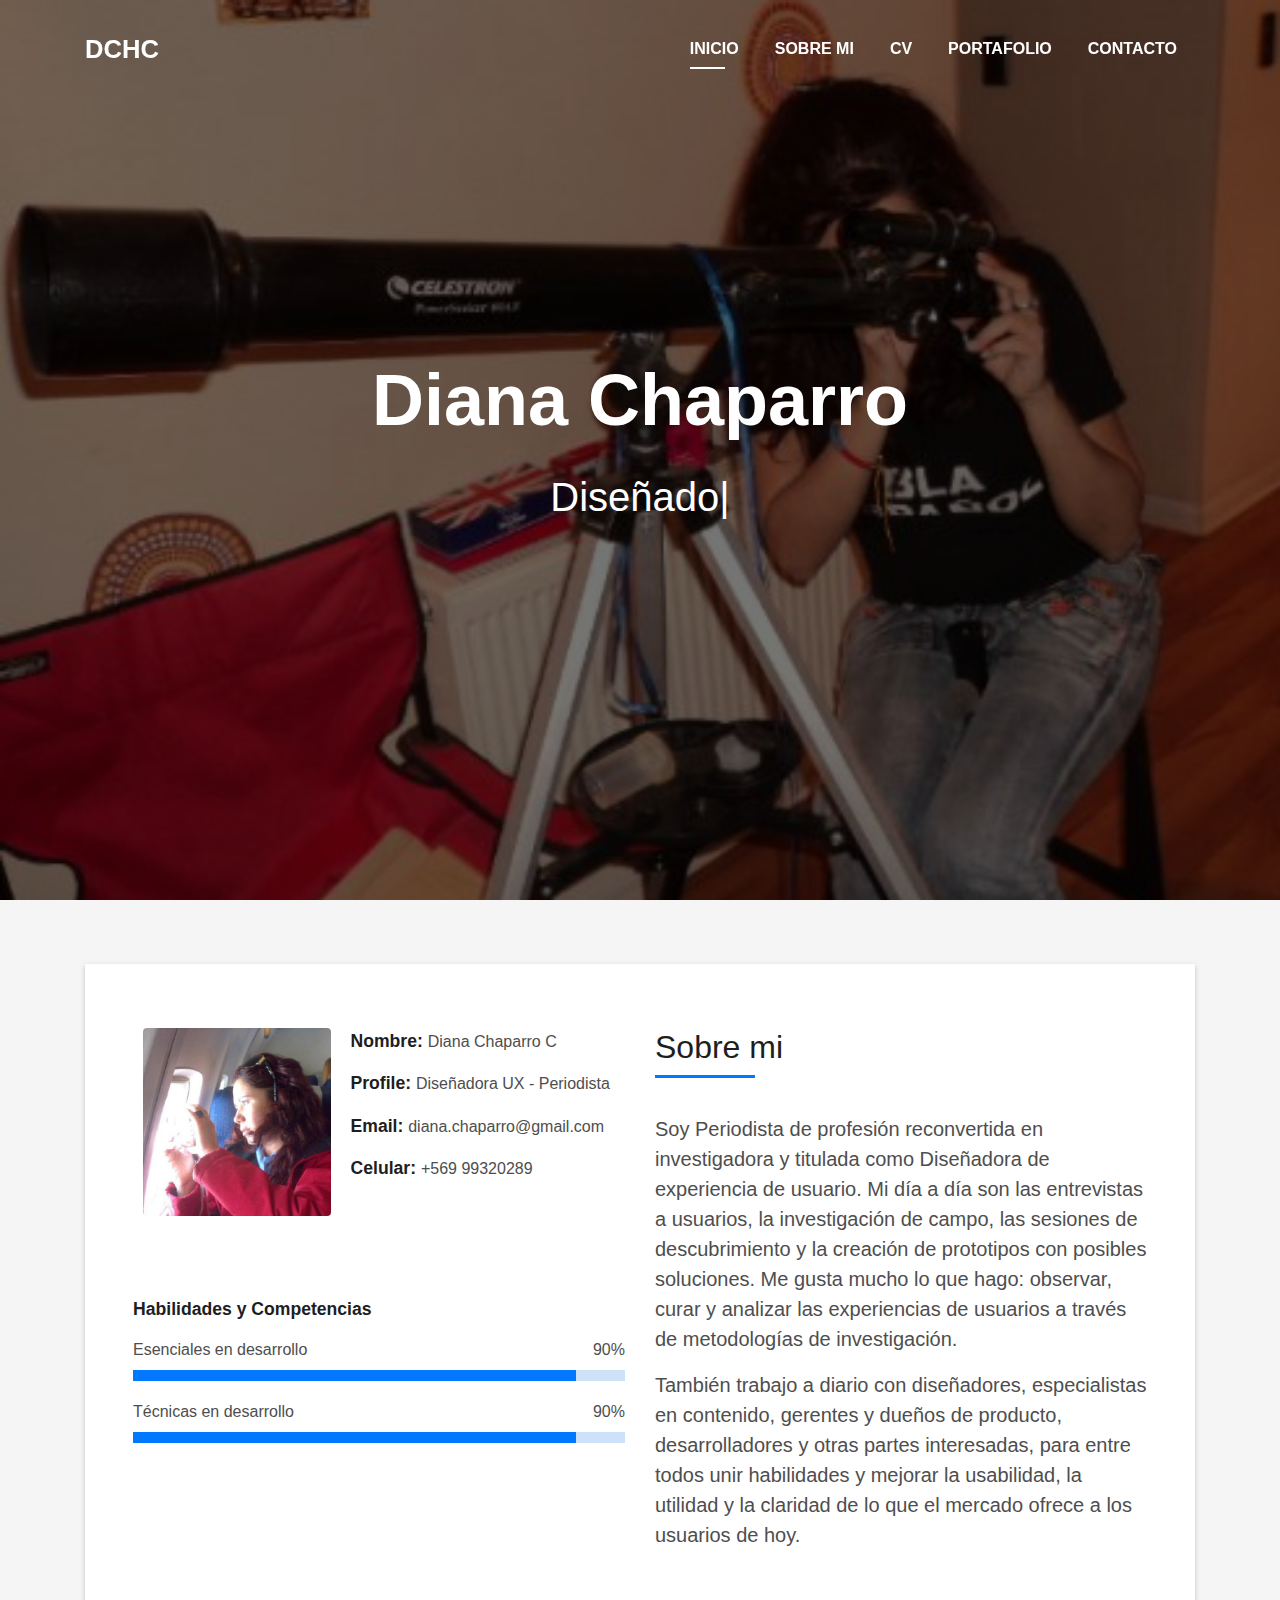
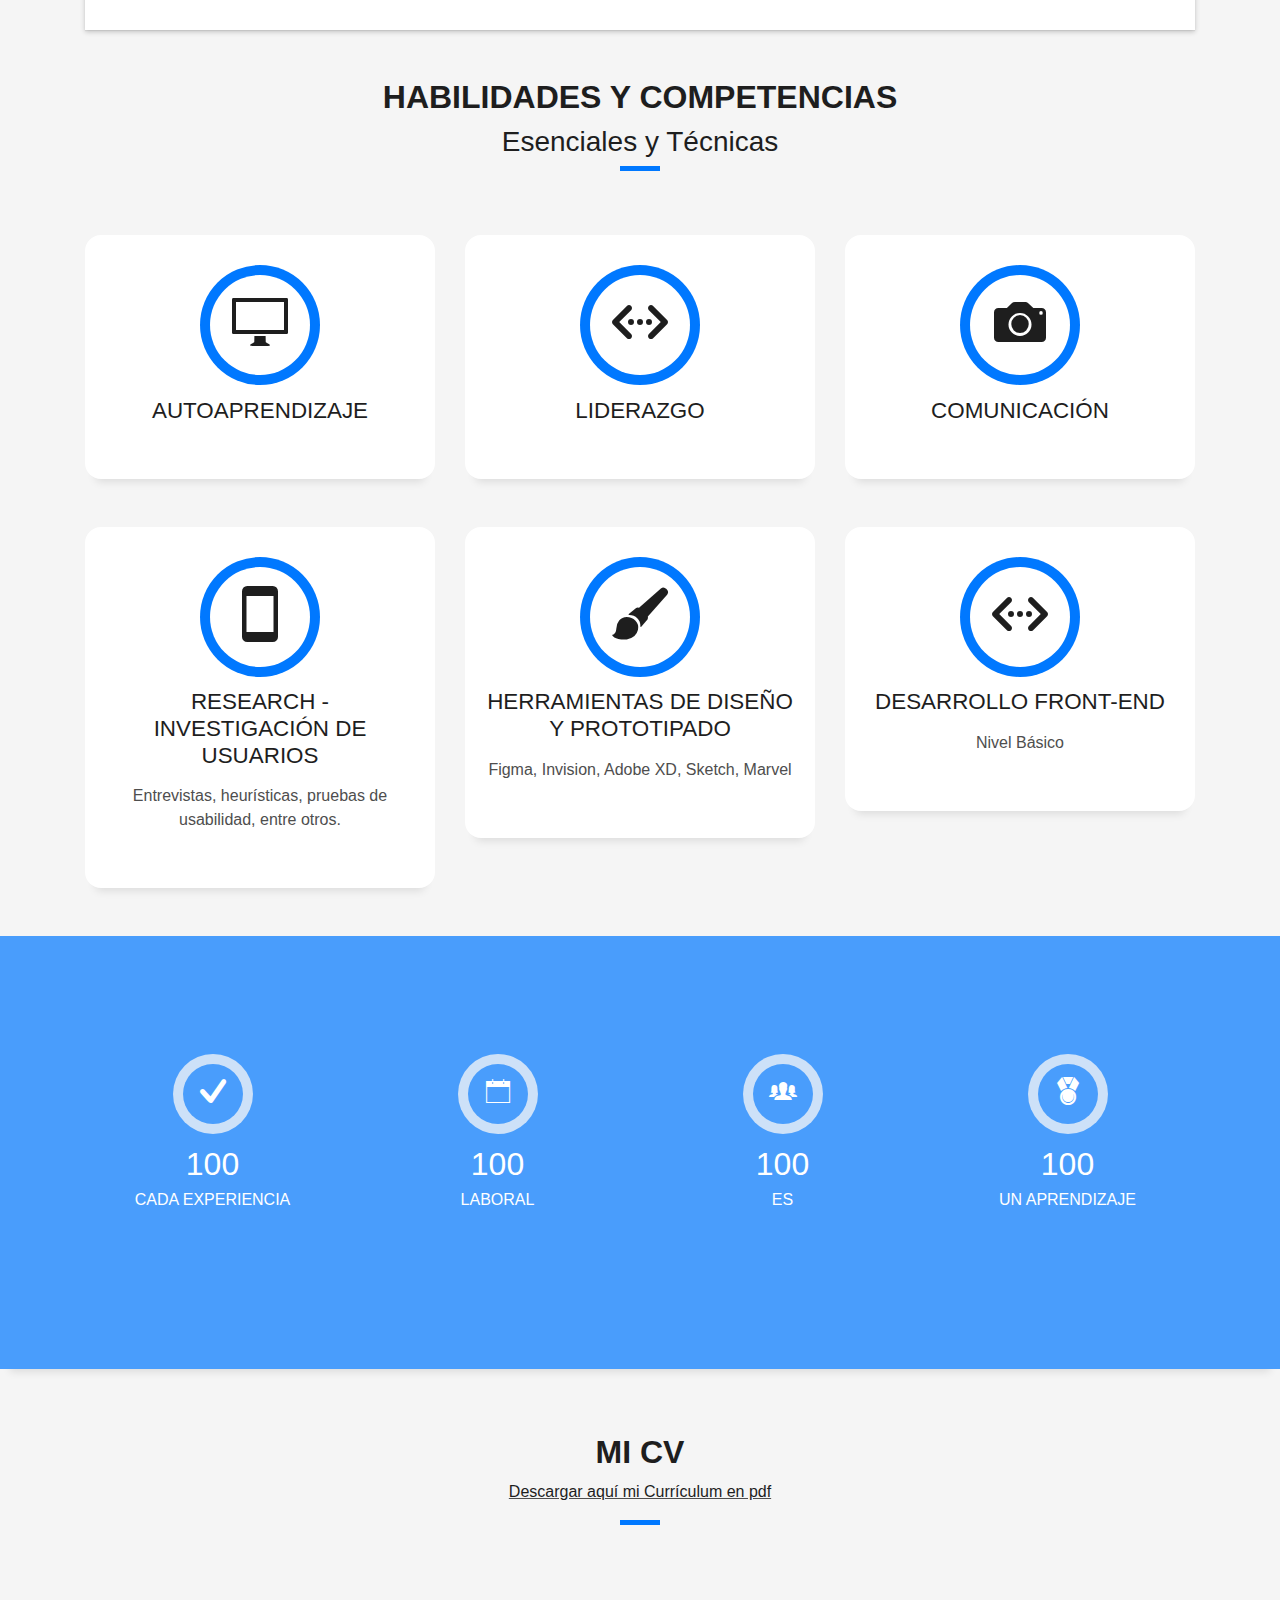
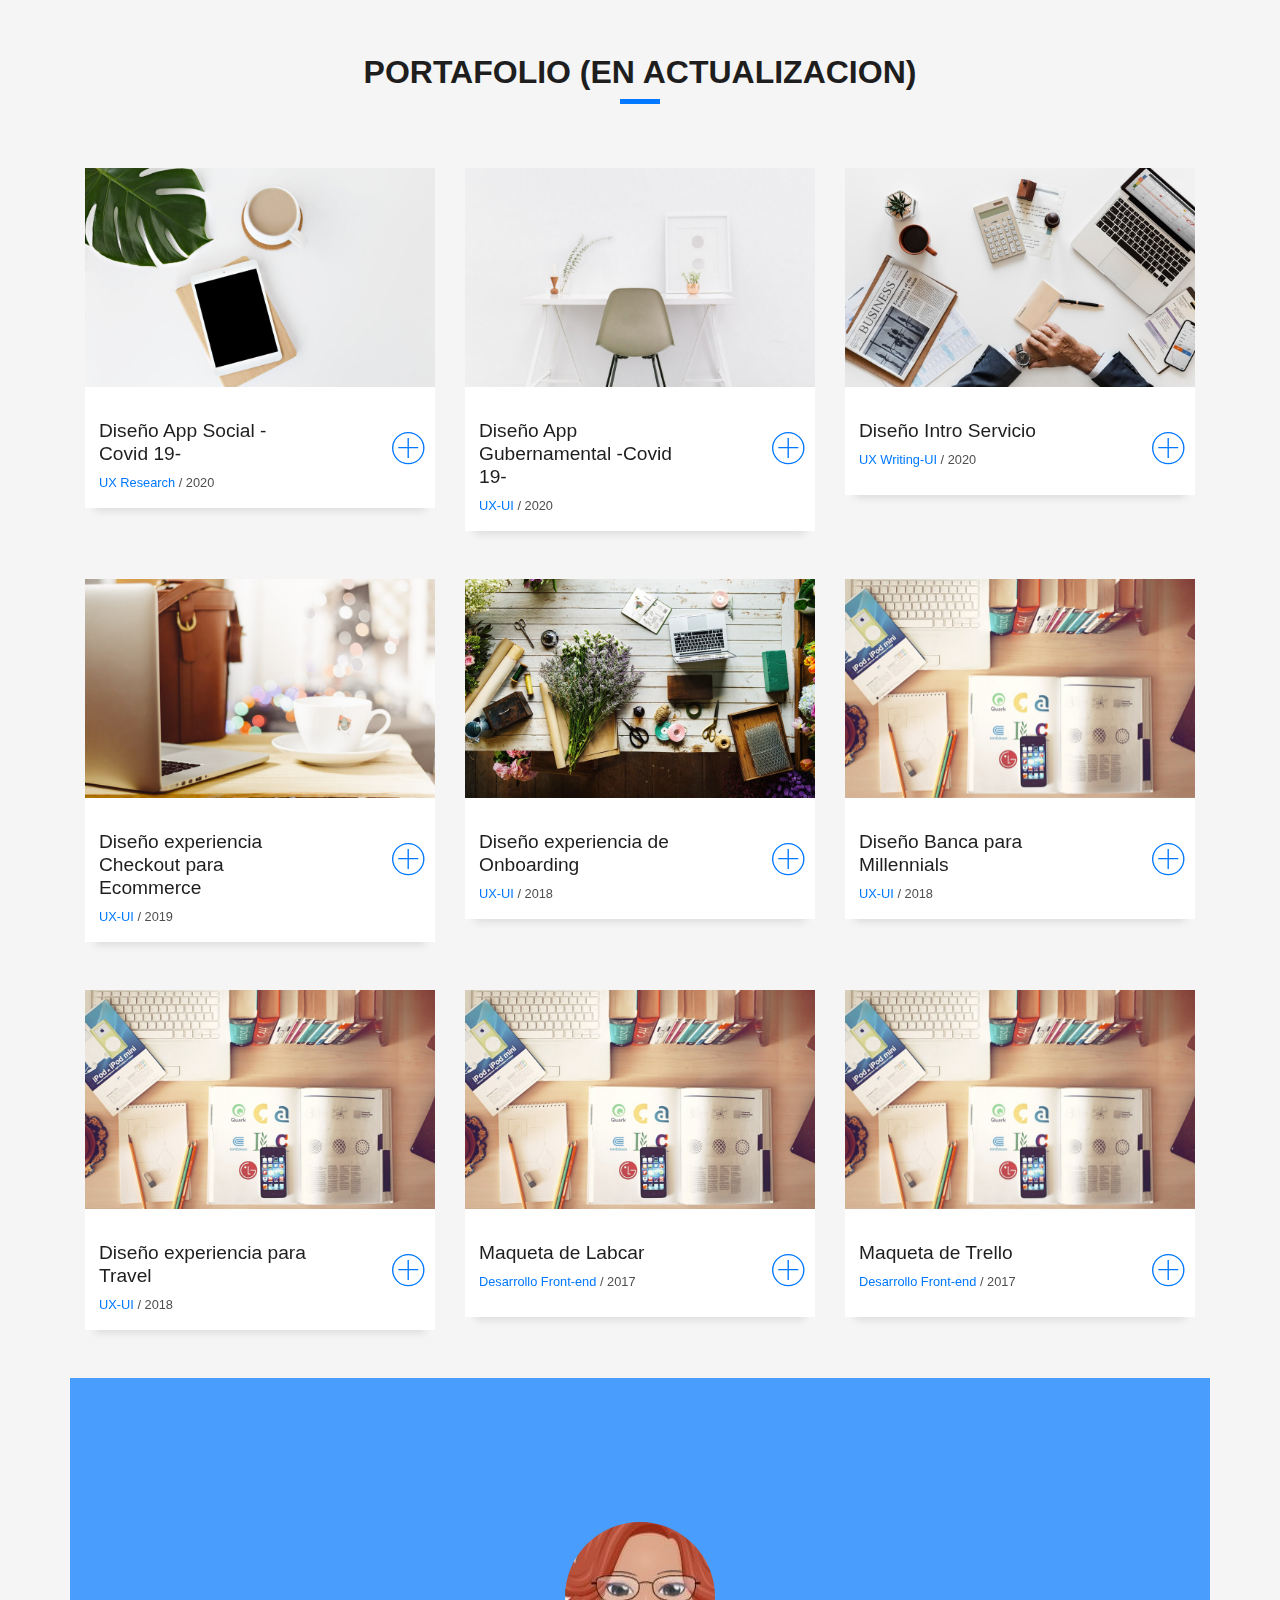
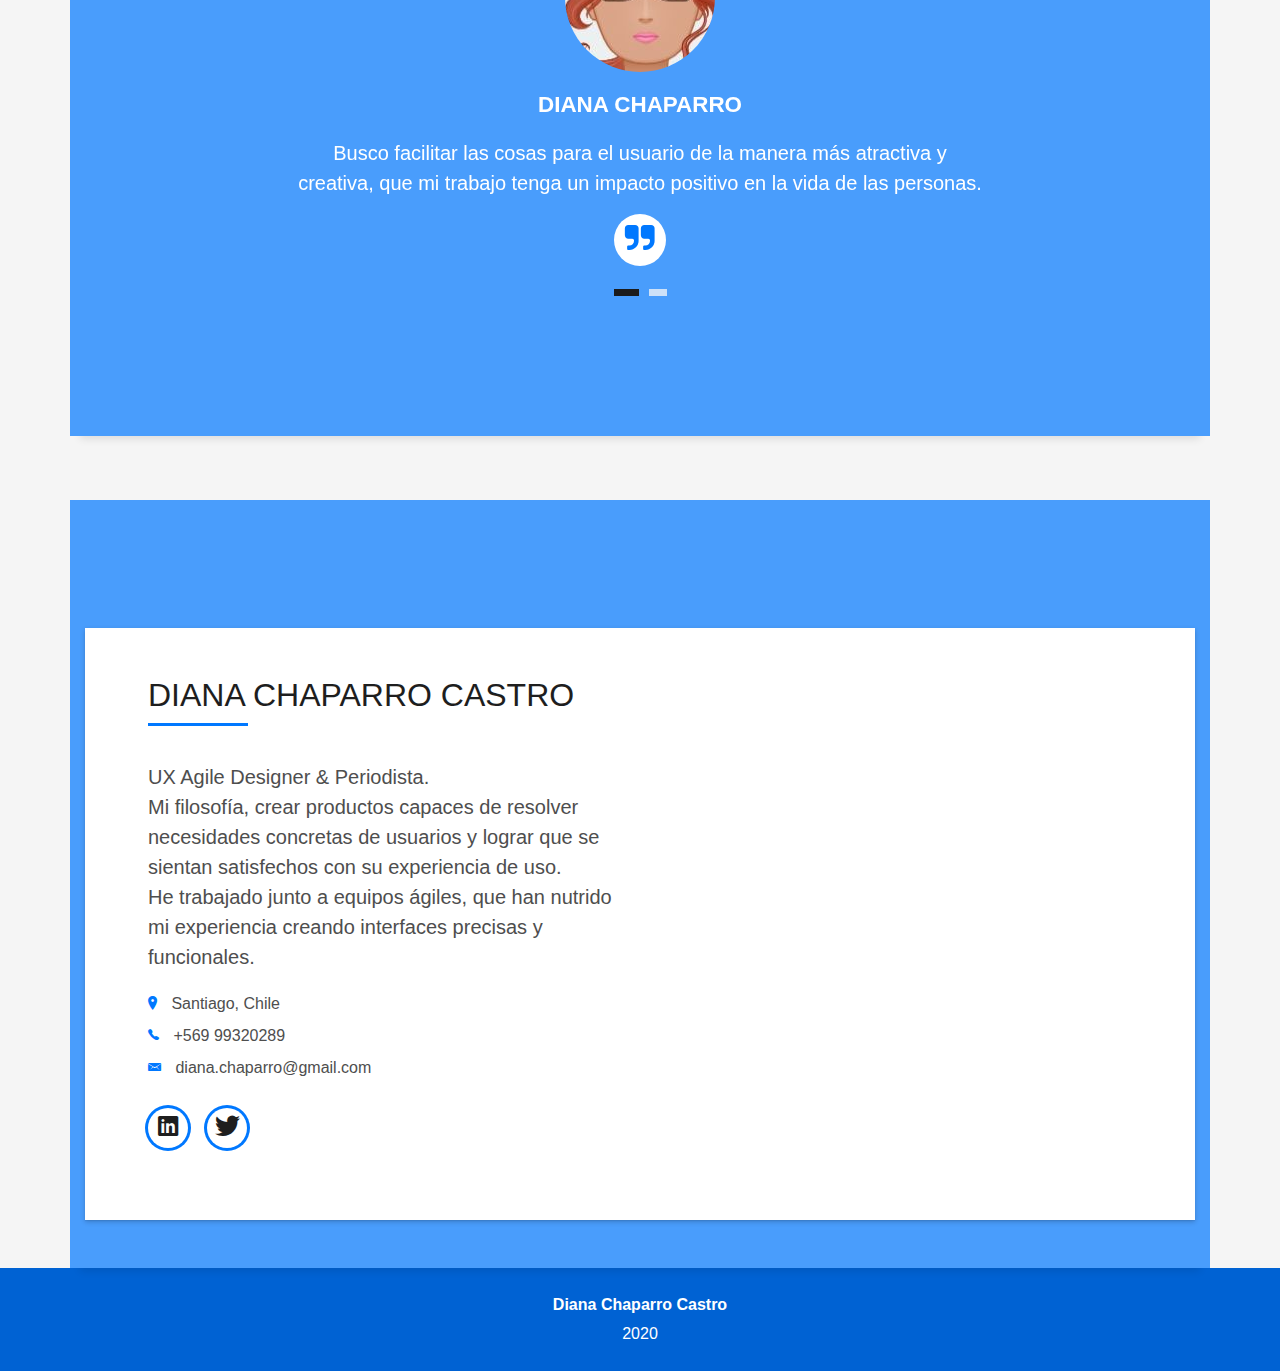
==== index.html @ 4778be65 "cv actualizado con portafolio" ====
<!DOCTYPE html>
<html lang="en">

<head>
  <meta charset="utf-8">
  <meta content="width=device-width, initial-scale=1.0" name="viewport">

  <title>Portafolio Diana Chaparro Castro</title>
  <meta content="" name="descriptison">
  <meta content="" name="keywords">

  <!-- Favicons -->
  <link href="assets/img/dch.png" rel="icon">
  <!--<link href="assets/img/apple-touch-icon.png" rel="apple-touch-icon">-->

  <!-- Vendor CSS Files -->
  <link href="assets/vendor/bootstrap/css/bootstrap.min.css" rel="stylesheet">
  <link href="assets/vendor/font-awesome/css/font-awesome.min.css" rel="stylesheet">
  <link href="assets/vendor/ionicons/css/ionicons.min.css" rel="stylesheet">
  <link href="assets/vendor/owl.carousel/assets/owl.carousel.min.css" rel="stylesheet">
  <link href="assets/vendor/animate.css/animate.min.css" rel="stylesheet">
  <link href="assets/vendor/venobox/venobox.css" rel="stylesheet">

  <!-- Template Main CSS File -->
  <link href="assets/css/style.css" rel="stylesheet">

  <!-- =======================================================
  * Template Name: DevFolio - v2.0.0
  * Template URL: https://bootstrapmade.com/devfolio-bootstrap-portfolio-html-template/
  * Author: BootstrapMade.com
  * License: https://bootstrapmade.com/license/
  ======================================================== -->
</head>

<body id="page-top">

  <!-- ======= Header/ Navbar ======= -->
  <nav class="navbar navbar-b navbar-trans navbar-expand-md fixed-top" id="mainNav">
    <div class="container">
      <a class="navbar-brand js-scroll" href="#page-top">DCHC</a>
      <button class="navbar-toggler collapsed" type="button" data-toggle="collapse" data-target="#navbarDefault" aria-controls="navbarDefault" aria-expanded="false" aria-label="Toggle navigation">
        <span></span>
        <span></span>
        <span></span>
      </button>
      <div class="navbar-collapse collapse justify-content-end" id="navbarDefault">
        <ul class="navbar-nav">
          <li class="nav-item">
            <a class="nav-link js-scroll active" href="index.html">Inicio</a>
          </li>
          <li class="nav-item">
            <a class="nav-link js-scroll" href="#about">Sobre mi</a>
          </li>
          
          <!--Ocultar temporalmente SERVICIOS-->

          <!--<li class="nav-item">
            <a class="nav-link js-scroll" href="#service">Services</a>
          </li>-->
          <li class="nav-item">
            <a class="nav-link js-scroll" href="#blog">CV</a>
          </li>

          <li class="nav-item">
            <a class="nav-link js-scroll" href="#work">Portafolio</a>
          </li>

          <!--Ocultar temporalmente BLOG-->
          
          <!--<li class="nav-item">
            <a class="nav-link js-scroll" href="#blog">Blog</a>
          </li>-->
          <li class="nav-item">
            <a class="nav-link js-scroll" href="#contact">Contacto</a>
          </li>
        </ul>
      </div>
    </div>
  </nav>

  <!-- ======= Intro Section ======= -->
  <div id="home" class="intro route bg-image" style="background-image: url(assets/img/telesc.jpg)">
    <div class="overlay-itro"></div>
    <div class="intro-content display-table">
      <div class="table-cell">
        <div class="container">
          <!--<p class="display-6 color-d">Hello, world!</p>-->
          <h1 class="intro-title mb-4">Diana Chaparro</h1>
          <p class="intro-subtitle"><span class="text-slider-items">Diseñadora UX,Periodista</span><strong class="text-slider"></strong></p>
          <!-- <p class="pt-3"><a class="btn btn-primary btn js-scroll px-4" href="#about" role="button">Learn More</a></p> -->
        </div>
      </div>
    </div>
  </div><!-- End Intro Section -->

  <main id="main">

    <!-- ======= About Section ======= -->
    <section id="about" class="about-mf sect-pt4 route">
      <div class="container">
        <div class="row">
          <div class="col-sm-12">
            <div class="box-shadow-full">
              <div class="row">
                <div class="col-md-6">
                  <div class="row">
                    <div class="col-sm-6 col-md-5">
                      <div class="about-img">
                        <img src="assets/img/dianaplane.jpg" class="img-fluid rounded b-shadow-a" alt="">
                      </div>
                    </div>
                    <div class="col-sm-6 col-md-7">
                      <div class="about-info">
                        <p><span class="title-s">Nombre: </span> <span>Diana Chaparro C</span></p>
                        <p><span class="title-s">Profile: </span> <span>Diseñadora UX - Periodista</span></p>
                        <p><span class="title-s">Email: </span> <span>diana.chaparro@gmail.com</span></p>
                        <p><span class="title-s">Celular: </span> <span>+569 99320289</span></p>
                      </div>
                    </div>
                  </div>
                  <div class="skill-mf">
                    <br><br><p class="title-s">Habilidades y Competencias</p>
                    <span>Esenciales en desarrollo</span> <span class="pull-right">90%</span>
                    <div class="progress">
                      <div class="progress-bar" role="progressbar" style="width: 90%;" aria-valuenow="85" aria-valuemin="0" aria-valuemax="100"></div>
                    </div>
                    <span>Técnicas en desarrollo</span> <span class="pull-right">90%</span>
                    <div class="progress">
                      <div class="progress-bar" role="progressbar" style="width: 90%" aria-valuenow="75" aria-valuemin="0" aria-valuemax="100"></div>
                    </div>
                    <!--<span>Comunicativas</span> <span class="pull-right">90%</span>
                    <div class="progress">
                      <div class="progress-bar" role="progressbar" style="width: 90%" aria-valuenow="50" aria-valuemin="0" aria-valuemax="100"></div>
                    </div>-->
                    <!--<span>JAVASCRIPT</span> <span class="pull-right">90%</span>
                    <div class="progress">
                      <div class="progress-bar" role="progressbar" style="width: 90%" aria-valuenow="90" aria-valuemin="0" aria-valuemax="100"></div>
                    </div>-->
                  </div>
                </div>
                <div class="col-md-6">
                  <div class="about-me pt-4 pt-md-0">
                    <div class="title-box-2">
                      <h5 class="title-left">
                        Sobre mi
                      </h5>
                    </div>
                    <p class="lead">
                      Soy Periodista de profesión reconvertida en investigadora y titulada como Diseñadora de experiencia de usuario. Mi día a día son las entrevistas a usuarios, la investigación de campo, las sesiones de descubrimiento y la creación de prototipos con posibles soluciones. Me gusta mucho lo que hago: observar, curar y analizar las experiencias de usuarios a través de metodologías de investigación.
                    </p>
                    <p class="lead">
                      También trabajo a diario con diseñadores, especialistas en contenido, gerentes y dueños de producto, desarrolladores y otras partes interesadas, para entre todos unir habilidades y mejorar la usabilidad, la utilidad y la claridad de lo que el mercado ofrece a los usuarios de hoy.
                    </p>
                    <!--<p class="lead">
                      Nulla porttitor accumsan tincidunt. Quisque velit nisi, pretium ut lacinia in, elementum id enim.
                      Nulla porttitor accumsan
                      tincidunt. Mauris blandit aliquet elit, eget tincidunt nibh pulvinar a.
                    </p>-->
                  </div>
                </div>
              </div>
            </div>
          </div>
        </div>
      </div>
    </section><!-- End About Section -->

    <!-- ======= Services Section ======= -->
    <section id="service" class="services-mf route">
      <div class="container">
        <div class="row">
          <div class="col-sm-12">
            <div class="title-box text-center">
              <h3 class="title-a">
                Habilidades y Competencias</h3> 
                <h3>Esenciales y Técnicas</h3>
              
               <!-- ======= subtitulo suprimido por ahora ======= -->
            <!--<p class="subtitle-a">
                Lorem ipsum, dolor sit amet consectetur adipisicing elit.
              </p>-->
              <div class="line-mf"></div>
            </div>
          </div>
        </div>
        <div class="row">
          <div class="col-md-4">
            <div class="service-box">
              <div class="service-ico">
                <span class="ico-circle"><i class="ion-monitor"></i></span>
              </div>
              <div class="service-content">
                <h2 class="s-title">Autoaprendizaje</h2>

                <!-- ======= subtitulo suprimido por ahora ======= -->
                <!-- <p class="s-description text-center">
                  Lorem ipsum dolor sit amet consectetur adipisicing elit. Magni adipisci eaque autem fugiat! Quia,
                  provident vitae! Magni
                  tempora perferendis eum non provident.
                </p>-->
              </div>
            </div>
          </div>
          <div class="col-md-4">
            <div class="service-box">
              <div class="service-ico">
                <span class="ico-circle"><i class="ion-code-working"></i></span>
              </div>
              <div class="service-content">
                <h2 class="s-title">Liderazgo</h2>
                
                <!-- ======= subtitulo suprimido por ahora ======= -->
            <!-- <p class="s-description text-center">
                  Lorem ipsum dolor sit amet consectetur adipisicing elit. Magni adipisci eaque autem fugiat! Quia,
                  provident vitae! Magni
                  tempora perferendis eum non provident.
                </p>-->
              </div>
            </div>
          </div>
          <div class="col-md-4">
            <div class="service-box">
              <div class="service-ico">
                <span class="ico-circle"><i class="ion-camera"></i></span>
              </div>
              <div class="service-content">
                <h2 class="s-title">Comunicación</h2>
                
                <!-- ======= subtitulo suprimido por ahora ======= -->
                <!-- <p class="s-description text-center">
                  Lorem ipsum dolor sit amet consectetur adipisicing elit. Magni adipisci eaque autem fugiat! Quia,
                  provident vitae! Magni
                  tempora perferendis eum non provident.
                </p>-->
              </div>
            </div>
          </div>
          <div class="col-md-4">
            <div class="service-box">
              <div class="service-ico">
                <span class="ico-circle"><i class="ion-android-phone-portrait"></i></span>
              </div>
              <div class="service-content">
                <h2 class="s-title">Research - Investigación de Usuarios</h2>
                <p class="s-description text-center">
                  Entrevistas, heurísticas, pruebas de usabilidad, entre otros.
                </p>
              </div>
            </div>
          </div>
          <div class="col-md-4">
            <div class="service-box">
              <div class="service-ico">
                <span class="ico-circle"><i class="ion-paintbrush"></i></span>
              </div>
              <div class="service-content">
                <h2 class="s-title">Herramientas de diseño y Prototipado</h2>
                <p class="s-description text-center">
                  Figma, Invision, Adobe XD, Sketch, Marvel
                </p>
              </div>
            </div>
          </div>
          <div class="col-md-4">
            <div class="service-box">
              <div class="service-ico">
                <span class="ico-circle"><i class="ion-code-working"></i></span>
              </div>
              <div class="service-content">
                <h2 class="s-title">Desarrollo Front-end</h2>
                  <p class="s-description text-center">
                  Nivel Básico
                </p>
              </div>
            </div>
          </div>
        </div>
      </div>
    </section><!-- End Services Section -->

    <!-- ======= Counter Section ======= -->
    <div class="section-counter paralax-mf bg-image" style="background-image: url(assets/img/counters-bg.jpg)">
      <div class="overlay-mf"></div>
      <div class="container">
        <div class="row">
          <div class="col-sm-3 col-lg-3">
            <div class="counter-box counter-box pt-4 pt-md-0">
              <div class="counter-ico">
                <span class="ico-circle"><i class="ion-checkmark-round"></i></span>
              </div>
              <div class="counter-num">
                <p class="counter">100</p>
                <span class="counter-text">CADA EXPERIENCIA</span>
              </div>
            </div>
          </div>
          <div class="col-sm-3 col-lg-3">
            <div class="counter-box pt-4 pt-md-0">
              <div class="counter-ico">
                <span class="ico-circle"><i class="ion-ios-calendar-outline"></i></span>
              </div>
              <div class="counter-num">
                <p class="counter">100</p>
                <span class="counter-text">LABORAL</span>
              </div>
            </div>
          </div>
          <div class="col-sm-3 col-lg-3">
            <div class="counter-box pt-4 pt-md-0">
              <div class="counter-ico">
                <span class="ico-circle"><i class="ion-ios-people"></i></span>
              </div>
              <div class="counter-num">
                <p class="counter">100</p>
                <span class="counter-text">ES</span>
              </div>
            </div>
          </div>
          <div class="col-sm-3 col-lg-3">
            <div class="counter-box pt-4 pt-md-0">
              <div class="counter-ico">
                <span class="ico-circle"><i class="ion-ribbon-a"></i></span>
              </div>
              <div class="counter-num">
                <p class="counter">100</p>
                <span class="counter-text">UN APRENDIZAJE</span>
              </div>
            </div>
          </div>
        </div>
      </div>
    </div><!-- End Counter Section -->


    <!-- ======= Blog Section ======= -->
    <section id="blog" class="blog-mf sect-pt4 route">
      <div class="container">
        <div class="row">
          <div class="col-sm-12">
            <div class="title-box text-center">
              <h3 class="title-a">
                Mi CV
              </h3>
              <!--<p class="subtitle-a">
                Descarga aquí mi currículum en pdf
              </p>-->
              <div class="subtitle-a">
                <p><a href="assets/docs/Diana Chaparro Castro_2020.pdf" target="_blank">Descargar aquí mi Currículum en pdf</a></p>
              </div>
              <div class="line-mf"></div>
          </div>
        </div>
        <!-- ======= Cards de Blog escondidas por ahora ======= -->
    <!-- <div class="row">
          <div class="col-md-4">
            <div class="card card-blog">
              <div class="card-img">
                <a href="blog-single.html"><img src="assets/img/post-1.jpg" alt="" class="img-fluid"></a>
              </div>
              <div class="card-body">
                <div class="card-category-box">
                  <div class="card-category">
                    <h6 class="category">Travel</h6>
                  </div>
                </div>
                <h3 class="card-title"><a href="blog-single.html">See more ideas about Travel</a></h3>
                <p class="card-description">
                  Proin eget tortor risus. Pellentesque in ipsum id orci porta dapibus. Praesent sapien massa, convallis
                  a pellentesque nec,
                  egestas non nisi.
                </p>
              </div>-->
       <!-- <div class="card-footer">
                <div class="post-author">
                  <a href="#">
                    <img src="assets/img/testimonial-2.jpg" alt="" class="avatar rounded-circle">
                    <span class="author">Morgan Freeman</span>
                  </a>
                </div>-->
          <!--<div class="post-date">
                  <span class="ion-ios-clock-outline"></span> 10 min
                </div>
              </div>
            </div>
          </div>
          <div class="col-md-4">
            <div class="card card-blog">
              <div class="card-img">
                <a href="blog-single.html"><img src="assets/img/post-2.jpg" alt="" class="img-fluid"></a>
              </div>-->
       <!-- <div class="card-body">
                <div class="card-category-box">
                  <div class="card-category">
                    <h6 class="category">Web Design</h6>
                  </div>
                </div>
                <h3 class="card-title"><a href="blog-single.html">See more ideas about Travel</a></h3>
                <p class="card-description">
                  Proin eget tortor risus. Pellentesque in ipsum id orci porta dapibus. Praesent sapien massa, convallis
                  a pellentesque nec,
                  egestas non nisi.
                </p>
              </div>-->
          <!-- <div class="card-footer">
                <div class="post-author">
                  <a href="#">
                    <img src="assets/img/testimonial-2.jpg" alt="" class="avatar rounded-circle">
                    <span class="author">Morgan Freeman</span>
                  </a>
                </div>-->
          <!-- <div class="post-date">
                  <span class="ion-ios-clock-outline"></span> 10 min
                </div>
              </div>
            </div>
          </div>
          <div class="col-md-4">
            <div class="card card-blog">
              <div class="card-img">
                <a href="blog-single.html"><img src="assets/img/post-3.jpg" alt="" class="img-fluid"></a>
              </div>
              <div class="card-body">
                <div class="card-category-box">
                  <div class="card-category">
                    <h6 class="category">Web Design</h6>
                  </div>
                </div>
                <h3 class="card-title"><a href="blog-single.html">See more ideas about Travel</a></h3>
                <p class="card-description">
                  Proin eget tortor risus. Pellentesque in ipsum id orci porta dapibus. Praesent sapien massa, convallis
                  a pellentesque nec,
                  egestas non nisi.
                </p>
              </div>
              <div class="card-footer">
                <div class="post-author">
                  <a href="#">
                    <img src="assets/img/testimonial-2.jpg" alt="" class="avatar rounded-circle">
                    <span class="author">Morgan Freeman</span>
                  </a>
                </div>
                <div class="post-date">
                  <span class="ion-ios-clock-outline"></span> 10 min
                </div>
              </div>
            </div>
          </div>
        </div>
      </div>
    </section><!-- End Blog Section -->

    <!-- ======= Portfolio Section ======= -->
    <section id="work" class="portfolio-mf sect-pt4 route">
      <div class="container">
        <div class="row">
          <div class="col-sm-12">
            <div class="title-box text-center">
              <h3 class="title-a">
                Portafolio (EN ACTUALIZACION)
              </h3>
              <!--<p class="subtitle-a">
                Lorem ipsum, dolor sit amet consectetur adipisicing elit.
              </p>-->
              <div class="line-mf"></div>
            </div>
          </div>
        </div>
        <div class="row">
          <div class="col-md-4">
            <div class="work-box">
              <a href="assets/img/work-1.jpg" data-gall="portfolioGallery" class="venobox">
                <div class="work-img">
                  <img src="assets/img/work-1.jpg" alt="" class="img-fluid">
                </div>
                <div class="work-content">
                  <div class="row">
                    <div class="col-sm-8">
                      <h2 class="w-title">Diseño App Social -Covid 19-</h2>
                      <div class="w-more">
                        <span class="w-ctegory">UX Research</span> / <span class="w-date">2020</span>
                      </div>
                    </div>
                    <div class="col-sm-4">
                      <div class="w-like">
                        <span class="ion-ios-plus-outline"></span>
                      </div>
                    </div>
                  </div>
                </div>
              </a>
            </div>
          </div>
          <div class="col-md-4">
            <div class="work-box">
              <a href="assets/img/work-2.jpg" data-gall="portfolioGallery" class="venobox">
                <div class="work-img">
                  <img src="assets/img/work-2.jpg" alt="" class="img-fluid">
                </div>
                <div class="work-content">
                  <div class="row">
                    <div class="col-sm-8">
                      <h2 class="w-title">Diseño App Gubernamental -Covid 19-</h2>
                      <div class="w-more">
                        <span class="w-ctegory">UX-UI</span> / <span class="w-date">2020</span>
                      </div>
                    </div>
                    <div class="col-sm-4">
                      <div class="w-like">
                        <span class="ion-ios-plus-outline"></span>
                      </div>
                    </div>
                  </div>
                </div>
              </a>
            </div>
          </div>
          <div class="col-md-4">
            <div class="work-box">
              <a href="assets/img/work-3.jpg" data-gall="portfolioGallery" class="venobox">
                <div class="work-img">
                  <img src="assets/img/work-3.jpg" alt="" class="img-fluid">
                </div>
                <div class="work-content">
                  <div class="row">
                    <div class="col-sm-8">
                      <h2 class="w-title">Diseño Intro Servicio</h2>
                      <div class="w-more">
                        <span class="w-ctegory">UX Writing-UI</span> / <span class="w-date">2020</span>
                      </div>
                    </div>
                    <div class="col-sm-4">
                      <div class="w-like">
                        <span class="ion-ios-plus-outline"></span>
                      </div>
                    </div>
                  </div>
                </div>
              </a>
            </div>
          </div>
          <div class="col-md-4">
            <div class="work-box">
              <a href="assets/img/work-4.jpg" data-gall="portfolioGallery" class="venobox">
                <div class="work-img">
                  <img src="assets/img/work-4.jpg" alt="" class="img-fluid">
                </div>
                <div class="work-content">
                  <div class="row">
                    <div class="col-sm-8">
                      <h2 class="w-title">Diseño experiencia Checkout para Ecommerce</h2>
                      <div class="w-more">
                        <span class="w-ctegory">UX-UI</span> / <span class="w-date">2019</span>
                      </div>
                    </div>
                    <div class="col-sm-4">
                      <div class="w-like">
                        <span class="ion-ios-plus-outline"></span>
                      </div>
                    </div>
                  </div>
                </div>
              </a>
            </div>
          </div>
          <div class="col-md-4">
            <div class="work-box">
              <a href="assets/img/work-5.jpg" data-gall="portfolioGallery" class="venobox">
                <div class="work-img">
                  <img src="assets/img/work-5.jpg" alt="" class="img-fluid">
                </div>
                <div class="work-content">
                  <div class="row">
                    <div class="col-sm-8">
                      <h2 class="w-title">Diseño experiencia de Onboarding</h2>
                      <div class="w-more">
                        <span class="w-ctegory">UX-UI</span> / <span class="w-date">2018</span>
                      </div>
                    </div>
                    <div class="col-sm-4">
                      <div class="w-like">
                        <span class="ion-ios-plus-outline"></span>
                      </div>
                    </div>
                  </div>
                </div>
              </a>
            </div>
          </div>
          <div class="col-md-4">
            <div class="work-box">
              <a href="assets/img/work-6.jpg" data-gall="portfolioGallery" class="venobox">
                <div class="work-img">
                  <img src="assets/img/work-6.jpg" alt="" class="img-fluid">
                </div>
                <div class="work-content">
                  <div class="row">
                    <div class="col-sm-8">
                      <h2 class="w-title">Diseño Banca para Millennials</h2>
                      <div class="w-more">
                        <span class="w-ctegory">UX-UI</span> / <span class="w-date">2018</span>
                      </div>
                    </div>
                    <div class="col-sm-4">
                      <div class="w-like">
                        <span class="ion-ios-plus-outline"></span>
                      </div>
                    </div>
                  </div>
                </div>
              </a>
            </div>
          </div>
          <div class="col-md-4">
            <div class="work-box">
              <a href="assets/img/work-6.jpg" data-gall="portfolioGallery" class="venobox">
                <div class="work-img">
                  <img src="assets/img/work-6.jpg" alt="" class="img-fluid">
                </div>
                <div class="work-content">
                  <div class="row">
                    <div class="col-sm-8">
                      <h2 class="w-title">Diseño experiencia para Travel</h2>
                      <div class="w-more">
                        <span class="w-ctegory">UX-UI</span> / <span class="w-date">2018</span>
                      </div>
                    </div>
                    <div class="col-sm-4">
                      <div class="w-like">
                        <span class="ion-ios-plus-outline"></span>
                      </div>
                    </div>
                  </div>
                </div>
              </a>
            </div>
          </div>
          <div class="col-md-4">
            <div class="work-box">
              <a href="assets/img/work-6.jpg" data-gall="portfolioGallery" class="venobox">
                <div class="work-img">
                  <img src="assets/img/work-6.jpg" alt="" class="img-fluid">
                </div>
                <div class="work-content">
                  <div class="row">
                    <div class="col-sm-8">
                      <h2 class="w-title">Maqueta de Labcar</h2>
                      <div class="w-more">
                        <span class="w-ctegory">Desarrollo Front-end</span> / <span class="w-date">2017</span>
                      </div>
                    </div>
                    <div class="col-sm-4">
                      <div class="w-like">
                        <span class="ion-ios-plus-outline"></span>
                      </div>
                    </div>
                  </div>
                </div>
              </a>
            </div>
          </div>
          <div class="col-md-4">
            <div class="work-box">
              <a href="assets/img/work-6.jpg" data-gall="portfolioGallery" class="venobox">
                <div class="work-img">
                  <img src="assets/img/work-6.jpg" alt="" class="img-fluid">
                </div>
                <div class="work-content">
                  <div class="row">
                    <div class="col-sm-8">
                      <h2 class="w-title">Maqueta de Trello</h2>
                      <div class="w-more">
                        <span class="w-ctegory">Desarrollo Front-end</span> / <span class="w-date">2017</span>
                      </div>
                    </div>
                    <div class="col-sm-4">
                      <div class="w-like">
                        <span class="ion-ios-plus-outline"></span>
                      </div>
                    </div>
                  </div>
                </div>
              </a>
            </div>
          </div>

        </div>
      </div>
    </section><!-- End Portfolio Section -->

    <!-- ======= Testimonials Section ======= -->
    <div class="testimonials paralax-mf bg-image" style="background-image: url(assets/img/overlay-bg.jpg)">
      <div class="overlay-mf"></div>
      <div class="container">
        <div class="row">
          <div class="col-md-12">
            <div id="testimonial-mf" class="owl-carousel owl-theme">
              <div class="testimonial-box">
                <div class="author-test">
                  <img src="assets/img/Diavatar.jpg" alt="" class="rounded-circle b-shadow-a">
                  <span class="author">Diana Chaparro</span>
                </div>
                <div class="content-test">
                  <p class="description lead">
                    Busco facilitar las cosas para el usuario de la manera más atractiva y creativa, que mi trabajo tenga un impacto positivo en la vida de las personas.
                  </p>
                  <span class="comit"><i class="fa fa-quote-right"></i></span>
                </div>
              </div>
              <div class="testimonial-box">
                <div class="author-test">
                  <img src="assets/img/Diavatar.jpg" alt="" class="rounded-circle b-shadow-a">
                  <span class="author">Diana Chaparro</span>
                </div>
                <div class="content-test">
                  <p class="description lead">
                    "¿Por qué?", esa es una de mis preguntas favoritas.
                  </p>
                  <span class="comit"><i class="fa fa-quote-right"></i></span>
                </div>
              </div>
            </div>
          </div>
        </div>
      </div>
    </div><!-- End Testimonials Section -->


    <!-- ======= Contact Section ======= -->
    <section class="paralax-mf footer-paralax bg-image sect-mt4 route" style="background-image: url(assets/img/overlay-bg.jpg)">
      <div class="overlay-mf"></div>
      <div class="container">
        <div class="row">
          <div class="col-sm-12">
            <div class="contact-mf">
              <div id="contact" class="box-shadow-full">
                <!--<div class="row">
                  <div class="col-md-6">
                    <div class="title-box-2">
                      <h5 class="title-left">
                        Send Message Us
                      </h5>
                    </div>
                    <div>
                      <form action="forms/contact.php" method="post" role="form" class="php-email-form">
                        <div class="row">
                          <div class="col-md-12 mb-3">
                            <div class="form-group">
                              <input type="text" name="name" class="form-control" id="name" placeholder="Your Name" data-rule="minlen:4" data-msg="Please enter at least 4 chars" />
                              <div class="validate"></div>
                            </div>
                          </div>
                          <div class="col-md-12 mb-3">
                            <div class="form-group">
                              <input type="email" class="form-control" name="email" id="email" placeholder="Your Email" data-rule="email" data-msg="Please enter a valid email" />
                              <div class="validate"></div>
                            </div>
                          </div>
                          <div class="col-md-12 mb-3">
                            <div class="form-group">
                              <input type="text" class="form-control" name="subject" id="subject" placeholder="Subject" data-rule="minlen:4" data-msg="Please enter at least 8 chars of subject" />
                              <div class="validate"></div>
                            </div>
                          </div>
                          <div class="col-md-12">
                            <div class="form-group">
                              <textarea class="form-control" name="message" rows="5" data-rule="required" data-msg="Please write something for us" placeholder="Message"></textarea>
                              <div class="validate"></div>
                            </div>
                          </div>
                          <div class="col-md-12 text-center mb-3">
                            <div class="loading">Loading</div>
                            <div class="error-message"></div>
                            <div class="sent-message">Your message has been sent. Thank you!</div>
                          </div>
                          <div class="col-md-12 text-center">
                            <button type="submit" class="button button-a button-big button-rouded">Send Message</button>
                          </div>
                        </div>
                      </form>
                    </div>
                  </div>-->
                  <div class="col-md-6">
                    <div class="title-box-2 pt-4 pt-md-0">
                      <h5 class="title-left">
                        DIANA CHAPARRO CASTRO
                      </h5>
                    </div>
                    <div class="more-info">
                      <p class="lead">
                        UX Agile Designer & Periodista.
                        <br>
                        Mi filosofía, crear productos capaces de resolver necesidades concretas de usuarios y lograr que se sientan satisfechos con su experiencia de uso.
                        <br>
                        He trabajado junto a equipos ágiles, que han nutrido mi experiencia creando interfaces precisas y funcionales.
                      </p>
                      <ul class="list-ico">
                        <li><span class="ion-ios-location"></span> Santiago, Chile</li>
                        <li><span class="ion-ios-telephone"></span> +569 99320289</li>
                        <li><span class="ion-email"></span> diana.chaparro@gmail.com</li>
                      </ul>
                    </div>
                    <div class="socials">
                      <ul>
                        <!--<li><a href=""><span class="ico-circle"><i class="ion-social-facebook"></i></span></a></li>-->
                        <li><a href="https://cl.linkedin.com/in/dianachaparroc" target="_blank"><span class="ico-circle"><i class="ion-social-linkedin"></i></span></a></li>
                        <li><a href="https://twitter.com/dianovski" target="_blank"><span class="ico-circle"><i class="ion-social-twitter"></i></span></a></li>
                        <!--<li><a href=""><span class="ico-circle"><i class="ion-social-pinterest"></i></span></a></li>->
                      </ul>
                    </div>
                  </div>
                </div>
              </div>
            </div>
          </div>
        </div>
      </div>
    </section><!-- End Contact Section -->

  </main><!-- End #main -->

  <!-- ======= Footer ======= -->
  <footer>
    <div class="container">
      <div class="row">
        <div class="col-sm-12">
          <div class="copyright-box">
            <p class="copyright"><!--&copy--><strong>Diana Chaparro Castro</strong></p>
            <div class="credits">
              <!--
              All the links in the footer should remain intact.
              You can delete the links only if you purchased the pro version.
              Licensing information: https://bootstrapmade.com/license/
              Purchase the pro version with working PHP/AJAX contact form: https://bootstrapmade.com/buy/?theme=DevFolio
            -->
              <!--Designed by--> <a href="https://bootstrapmade.com/">2020</a>
            </div>
          </div>
        </div>
      </div>
    </div>
  </footer><!-- End  Footer -->

  <a href="#" class="back-to-top"><i class="fa fa-chevron-up"></i></a>
  <div id="preloader"></div>

  <!-- Vendor JS Files -->
  <script src="assets/vendor/jquery/jquery.min.js"></script>
  <script src="assets/vendor/bootstrap/js/bootstrap.bundle.min.js"></script>
  <script src="assets/vendor/jquery.easing/jquery.easing.min.js"></script>
  <script src="assets/vendor/php-email-form/validate.js"></script>
  <script src="assets/vendor/waypoints/jquery.waypoints.min.js"></script>
  <script src="assets/vendor/counterup/jquery.counterup.min.js"></script>
  <script src="assets/vendor/owl.carousel/owl.carousel.min.js"></script>
  <script src="assets/vendor/typed.js/typed.min.js"></script>
  <script src="assets/vendor/venobox/venobox.min.js"></script>

  <!-- Template Main JS File -->
  <script src="assets/js/main.js"></script>

</body>

</html>
---- assets/vendor/venobox/venobox.css ----
/* ------ venobox.css --------*/
.vbox-overlay *, .vbox-overlay *:before, .vbox-overlay *:after{
    -webkit-backface-visibility: hidden;
    -webkit-box-sizing:border-box;
    -moz-box-sizing:border-box;
    box-sizing:border-box;
}
.vbox-overlay * { 
    -webkit-backface-visibility: visible;
    backface-visibility: visible;
}
.vbox-overlay{
    display: -webkit-flex;
    display: flex;
    -webkit-flex-direction: column;
    flex-direction: column;
    -webkit-justify-content: center;
    justify-content: center;
    -webkit-align-items: center;
    align-items: center;
    position: fixed;
    left: 0;
    top: 0;
    bottom: 0;
    right: 0;
    z-index: 1040;
    -webkit-transform:translateZ(1000px);
    transform: translateZ(1000px);
    transform-style: preserve-3d;
}

/* ----- navigation ----- */
.vbox-title{
    width: 100%;
    height: 40px;
    float: left;
    text-align: center;
    line-height: 28px;
    font-size: 12px;
    padding: 6px 40px;
    overflow: hidden;
    position: fixed;
    display: none;
    left: 0;
    z-index: 1050;
}
.vbox-close{
    cursor: pointer;
    position: fixed;
    top: -1px;
    right: 0;
    width: 50px;
    height: 40px;
    padding: 6px;
    display: block;
    background-position:10px center;
    overflow: hidden;
    font-size: 24px;
    line-height: 1;
    text-align: center;
    z-index: 1050;
}
.vbox-num{
    cursor: pointer;
    position: fixed;
    left: 0;
    height: 40px;
    display: block;
    overflow: hidden;
    line-height: 28px;
    font-size: 12px;
    padding: 6px 10px;
    display: none;
    z-index: 1050;
}
/* ----- navigation ARROWS ----- */
.vbox-next, .vbox-prev{
    position: fixed;
    top: 50%;
    margin-top: -15px;
    overflow: hidden;
    cursor: pointer;
    display: block;
    width: 45px;
    height: 45px;
    z-index: 1050;
}
.vbox-next span, .vbox-prev span{
    position: relative;
    width: 20px;
    height: 20px;
    border: 2px solid transparent;
    border-top-color: #B6B6B6;
    border-right-color: #B6B6B6;
    text-indent: -100px;
    position: absolute;
    top: 8px;
    display: block;
}
.vbox-prev{
    left: 15px;
}
.vbox-next{
    right: 15px;
}
.vbox-prev span{
    left: 10px;
    -ms-transform: rotate(-135deg);
    -webkit-transform: rotate(-135deg);
    transform: rotate(-135deg);
}
.vbox-next span{
    -ms-transform: rotate(45deg);
    -webkit-transform: rotate(45deg);
    transform: rotate(45deg);
    right: 10px;
}
/* ------- inline window ------ */
.vbox-inline{
    width: 420px;
    height: 315px;
    height: 70vh;
    padding: 10px;
    background: #fff;
    margin: 0 auto;
    overflow: auto;
    text-align: left;
}
/* ------- Video & iFrames window ------ */
.venoframe{
    max-width: 100%;
    width: 100%;
    border: none;
    width: 100%;
    height: 260px;
    height: 70vh;
}
.venoframe.vbvid{
    height: 260px;
}
@media (min-width: 768px) {
    .venoframe, .vbox-inline{
        width: 90%;
        height: 360px;
        height: 70vh;
    }
    .venoframe.vbvid{
        width: 640px;
        height: 360px;
    }
}
@media (min-width: 992px) {
    .venoframe, .vbox-inline{
        max-width: 1200px;
        width: 80%;
        height: 540px;
        height: 70vh;
    }
    .venoframe.vbvid{
        width: 960px;
        height: 540px;
    }
}
/* 
Please do NOT edit this part! 
or at least read this note: http://i.imgur.com/7C0ws9e.gif
*/
.vbox-open{
    overflow: hidden;
}
.vbox-container{
    position: absolute;
    left: 0;
    right: 0;
    top: 0;
    bottom: 0;
    overflow-x: hidden;
    overflow-y: scroll;
    overflow-scrolling: touch;
    -webkit-overflow-scrolling: touch;
    z-index: 20;
    max-height: 100%;

}

.vbox-content{
    text-align: center;
    float: left;
    width: 100%;
    position: relative;
    overflow: hidden;
    padding: 20px 10px;
}
.vbox-container img{
    max-width: 100%;
    height: auto;
}
.vbox-figlio{
    box-shadow: 0 0 12px rgba(0,0,0,0.19), 0 6px 6px rgba(0,0,0,0.23);
    max-width: 100%;
    text-align: initial;
}
img.vbox-figlio{
    -webkit-user-select: none;
-khtml-user-select: none;
-moz-user-select: none;
-o-user-select: none;
user-select: none;
}
.vbox-content.swipe-left{
    margin-left: -200px !important;
}
.vbox-content.swipe-right{
    margin-left: 200px !important;
}
.vbox-animated{
    webkit-transition: margin 300ms ease-out;
    transition: margin 300ms ease-out;
}

/* ---------- preloader ----------
 * SPINKIT 
 * http://tobiasahlin.com/spinkit/
-------------------------------- */
.sk-double-bounce,.sk-rotating-plane{width:40px;height:40px;margin:40px auto}.sk-rotating-plane{background-color:#333;-webkit-animation:sk-rotatePlane 1.2s infinite ease-in-out;animation:sk-rotatePlane 1.2s infinite ease-in-out}@-webkit-keyframes sk-rotatePlane{0%{-webkit-transform:perspective(120px) rotateX(0) rotateY(0);transform:perspective(120px) rotateX(0) rotateY(0)}50%{-webkit-transform:perspective(120px) rotateX(-180.1deg) rotateY(0);transform:perspective(120px) rotateX(-180.1deg) rotateY(0)}100%{-webkit-transform:perspective(120px) rotateX(-180deg) rotateY(-179.9deg);transform:perspective(120px) rotateX(-180deg) rotateY(-179.9deg)}}@keyframes sk-rotatePlane{0%{-webkit-transform:perspective(120px) rotateX(0) rotateY(0);transform:perspective(120px) rotateX(0) rotateY(0)}50%{-webkit-transform:perspective(120px) rotateX(-180.1deg) rotateY(0);transform:perspective(120px) rotateX(-180.1deg) rotateY(0)}100%{-webkit-transform:perspective(120px) rotateX(-180deg) rotateY(-179.9deg);transform:perspective(120px) rotateX(-180deg) rotateY(-179.9deg)}}.sk-double-bounce{position:relative}.sk-double-bounce .sk-child{width:100%;height:100%;border-radius:50%;background-color:#333;opacity:.6;position:absolute;top:0;left:0;-webkit-animation:sk-doubleBounce 2s infinite ease-in-out;animation:sk-doubleBounce 2s infinite ease-in-out}.sk-chasing-dots .sk-child,.sk-spinner-pulse,.sk-three-bounce .sk-child{background-color:#333;border-radius:100%}.sk-double-bounce .sk-double-bounce2{-webkit-animation-delay:-1s;animation-delay:-1s}@-webkit-keyframes sk-doubleBounce{0%,100%{-webkit-transform:scale(0);transform:scale(0)}50%{-webkit-transform:scale(1);transform:scale(1)}}@keyframes sk-doubleBounce{0%,100%{-webkit-transform:scale(0);transform:scale(0)}50%{-webkit-transform:scale(1);transform:scale(1)}}.sk-wave{margin:40px auto;width:50px;height:40px;text-align:center;font-size:10px}.sk-wave .sk-rect{background-color:#333;height:100%;width:6px;display:inline-block;-webkit-animation:sk-waveStretchDelay 1.2s infinite ease-in-out;animation:sk-waveStretchDelay 1.2s infinite ease-in-out}.sk-wave .sk-rect1{-webkit-animation-delay:-1.2s;animation-delay:-1.2s}.sk-wave .sk-rect2{-webkit-animation-delay:-1.1s;animation-delay:-1.1s}.sk-wave .sk-rect3{-webkit-animation-delay:-1s;animation-delay:-1s}.sk-wave .sk-rect4{-webkit-animation-delay:-.9s;animation-delay:-.9s}.sk-wave .sk-rect5{-webkit-animation-delay:-.8s;animation-delay:-.8s}@-webkit-keyframes sk-waveStretchDelay{0%,100%,40%{-webkit-transform:scaleY(.4);transform:scaleY(.4)}20%{-webkit-transform:scaleY(1);transform:scaleY(1)}}@keyframes sk-waveStretchDelay{0%,100%,40%{-webkit-transform:scaleY(.4);transform:scaleY(.4)}20%{-webkit-transform:scaleY(1);transform:scaleY(1)}}.sk-wandering-cubes{margin:40px auto;width:40px;height:40px;position:relative}.sk-wandering-cubes .sk-cube{background-color:#333;width:10px;height:10px;position:absolute;top:0;left:0;-webkit-animation:sk-wanderingCube 1.8s ease-in-out -1.8s infinite both;animation:sk-wanderingCube 1.8s ease-in-out -1.8s infinite both}.sk-chasing-dots,.sk-spinner-pulse{width:40px;height:40px;margin:40px auto}.sk-wandering-cubes .sk-cube2{-webkit-animation-delay:-.9s;animation-delay:-.9s}@-webkit-keyframes sk-wanderingCube{0%{-webkit-transform:rotate(0);transform:rotate(0)}25%{-webkit-transform:translateX(30px) rotate(-90deg) scale(.5);transform:translateX(30px) rotate(-90deg) scale(.5)}50%{-webkit-transform:translateX(30px) translateY(30px) rotate(-179deg);transform:translateX(30px) translateY(30px) rotate(-179deg)}50.1%{-webkit-transform:translateX(30px) translateY(30px) rotate(-180deg);transform:translateX(30px) translateY(30px) rotate(-180deg)}75%{-webkit-transform:translateX(0) translateY(30px) rotate(-270deg) scale(.5);transform:translateX(0) translateY(30px) rotate(-270deg) scale(.5)}100%{-webkit-transform:rotate(-360deg);transform:rotate(-360deg)}}@keyframes sk-wanderingCube{0%{-webkit-transform:rotate(0);transform:rotate(0)}25%{-webkit-transform:translateX(30px) rotate(-90deg) scale(.5);transform:translateX(30px) rotate(-90deg) scale(.5)}50%{-webkit-transform:translateX(30px) translateY(30px) rotate(-179deg);transform:translateX(30px) translateY(30px) rotate(-179deg)}50.1%{-webkit-transform:translateX(30px) translateY(30px) rotate(-180deg);transform:translateX(30px) translateY(30px) rotate(-180deg)}75%{-webkit-transform:translateX(0) translateY(30px) rotate(-270deg) scale(.5);transform:translateX(0) translateY(30px) rotate(-270deg) scale(.5)}100%{-webkit-transform:rotate(-360deg);transform:rotate(-360deg)}}.sk-spinner-pulse{-webkit-animation:sk-pulseScaleOut 1s infinite ease-in-out;animation:sk-pulseScaleOut 1s infinite ease-in-out}@-webkit-keyframes sk-pulseScaleOut{0%{-webkit-transform:scale(0);transform:scale(0)}100%{-webkit-transform:scale(1);transform:scale(1);opacity:0}}@keyframes sk-pulseScaleOut{0%{-webkit-transform:scale(0);transform:scale(0)}100%{-webkit-transform:scale(1);transform:scale(1);opacity:0}}.sk-chasing-dots{position:relative;text-align:center;-webkit-animation:sk-chasingDotsRotate 2s infinite linear;animation:sk-chasingDotsRotate 2s infinite linear}.sk-chasing-dots .sk-child{width:60%;height:60%;display:inline-block;position:absolute;top:0;-webkit-animation:sk-chasingDotsBounce 2s infinite ease-in-out;animation:sk-chasingDotsBounce 2s infinite ease-in-out}.sk-chasing-dots .sk-dot2{top:auto;bottom:0;-webkit-animation-delay:-1s;animation-delay:-1s}@-webkit-keyframes sk-chasingDotsRotate{100%{-webkit-transform:rotate(360deg);transform:rotate(360deg)}}@keyframes sk-chasingDotsRotate{100%{-webkit-transform:rotate(360deg);transform:rotate(360deg)}}@-webkit-keyframes sk-chasingDotsBounce{0%,100%{-webkit-transform:scale(0);transform:scale(0)}50%{-webkit-transform:scale(1);transform:scale(1)}}@keyframes sk-chasingDotsBounce{0%,100%{-webkit-transform:scale(0);transform:scale(0)}50%{-webkit-transform:scale(1);transform:scale(1)}}.sk-three-bounce{margin:40px auto;width:80px;text-align:center}.sk-three-bounce .sk-child{width:20px;height:20px;display:inline-block;-webkit-animation:sk-three-bounce 1.4s ease-in-out 0s infinite both;animation:sk-three-bounce 1.4s ease-in-out 0s infinite both}.sk-circle .sk-child:before,.sk-fading-circle .sk-circle:before{display:block;border-radius:100%;content:'';background-color:#333}.sk-three-bounce .sk-bounce1{-webkit-animation-delay:-.32s;animation-delay:-.32s}.sk-three-bounce .sk-bounce2{-webkit-animation-delay:-.16s;animation-delay:-.16s}@-webkit-keyframes sk-three-bounce{0%,100%,80%{-webkit-transform:scale(0);transform:scale(0)}40%{-webkit-transform:scale(1);transform:scale(1)}}@keyframes sk-three-bounce{0%,100%,80%{-webkit-transform:scale(0);transform:scale(0)}40%{-webkit-transform:scale(1);transform:scale(1)}}.sk-circle{margin:40px auto;width:40px;height:40px;position:relative}.sk-circle .sk-child{width:100%;height:100%;position:absolute;left:0;top:0}.sk-circle .sk-child:before{margin:0 auto;width:15%;height:15%;-webkit-animation:sk-circleBounceDelay 1.2s infinite ease-in-out both;animation:sk-circleBounceDelay 1.2s infinite ease-in-out both}.sk-circle .sk-circle2{-webkit-transform:rotate(30deg);-ms-transform:rotate(30deg);transform:rotate(30deg)}.sk-circle .sk-circle3{-webkit-transform:rotate(60deg);-ms-transform:rotate(60deg);transform:rotate(60deg)}.sk-circle .sk-circle4{-webkit-transform:rotate(90deg);-ms-transform:rotate(90deg);transform:rotate(90deg)}.sk-circle .sk-circle5{-webkit-transform:rotate(120deg);-ms-transform:rotate(120deg);transform:rotate(120deg)}.sk-circle .sk-circle6{-webkit-transform:rotate(150deg);-ms-transform:rotate(150deg);transform:rotate(150deg)}.sk-circle .sk-circle7{-webkit-transform:rotate(180deg);-ms-transform:rotate(180deg);transform:rotate(180deg)}.sk-circle .sk-circle8{-webkit-transform:rotate(210deg);-ms-transform:rotate(210deg);transform:rotate(210deg)}.sk-circle .sk-circle9{-webkit-transform:rotate(240deg);-ms-transform:rotate(240deg);transform:rotate(240deg)}.sk-circle .sk-circle10{-webkit-transform:rotate(270deg);-ms-transform:rotate(270deg);transform:rotate(270deg)}.sk-circle .sk-circle11{-webkit-transform:rotate(300deg);-ms-transform:rotate(300deg);transform:rotate(300deg)}.sk-circle .sk-circle12{-webkit-transform:rotate(330deg);-ms-transform:rotate(330deg);transform:rotate(330deg)}.sk-circle .sk-circle2:before{-webkit-animation-delay:-1.1s;animation-delay:-1.1s}.sk-circle .sk-circle3:before{-webkit-animation-delay:-1s;animation-delay:-1s}.sk-circle .sk-circle4:before{-webkit-animation-delay:-.9s;animation-delay:-.9s}.sk-circle .sk-circle5:before{-webkit-animation-delay:-.8s;animation-delay:-.8s}.sk-circle .sk-circle6:before{-webkit-animation-delay:-.7s;animation-delay:-.7s}.sk-circle .sk-circle7:before{-webkit-animation-delay:-.6s;animation-delay:-.6s}.sk-circle .sk-circle8:before{-webkit-animation-delay:-.5s;animation-delay:-.5s}.sk-circle .sk-circle9:before{-webkit-animation-delay:-.4s;animation-delay:-.4s}.sk-circle .sk-circle10:before{-webkit-animation-delay:-.3s;animation-delay:-.3s}.sk-circle .sk-circle11:before{-webkit-animation-delay:-.2s;animation-delay:-.2s}.sk-circle .sk-circle12:before{-webkit-animation-delay:-.1s;animation-delay:-.1s}@-webkit-keyframes sk-circleBounceDelay{0%,100%,80%{-webkit-transform:scale(0);transform:scale(0)}40%{-webkit-transform:scale(1);transform:scale(1)}}@keyframes sk-circleBounceDelay{0%,100%,80%{-webkit-transform:scale(0);transform:scale(0)}40%{-webkit-transform:scale(1);transform:scale(1)}}.sk-cube-grid{width:40px;height:40px;margin:40px auto}.sk-cube-grid .sk-cube{width:33.33%;height:33.33%;background-color:#333;float:left;-webkit-animation:sk-cubeGridScaleDelay 1.3s infinite ease-in-out;animation:sk-cubeGridScaleDelay 1.3s infinite ease-in-out}.sk-cube-grid .sk-cube1{-webkit-animation-delay:.2s;animation-delay:.2s}.sk-cube-grid .sk-cube2{-webkit-animation-delay:.3s;animation-delay:.3s}.sk-cube-grid .sk-cube3{-webkit-animation-delay:.4s;animation-delay:.4s}.sk-cube-grid .sk-cube4{-webkit-animation-delay:.1s;animation-delay:.1s}.sk-cube-grid .sk-cube5{-webkit-animation-delay:.2s;animation-delay:.2s}.sk-cube-grid .sk-cube6{-webkit-animation-delay:.3s;animation-delay:.3s}.sk-cube-grid .sk-cube7{-webkit-animation-delay:0ms;animation-delay:0ms}.sk-cube-grid .sk-cube8{-webkit-animation-delay:.1s;animation-delay:.1s}.sk-cube-grid .sk-cube9{-webkit-animation-delay:.2s;animation-delay:.2s}@-webkit-keyframes sk-cubeGridScaleDelay{0%,100%,70%{-webkit-transform:scale3D(1,1,1);transform:scale3D(1,1,1)}35%{-webkit-transform:scale3D(0,0,1);transform:scale3D(0,0,1)}}@keyframes sk-cubeGridScaleDelay{0%,100%,70%{-webkit-transform:scale3D(1,1,1);transform:scale3D(1,1,1)}35%{-webkit-transform:scale3D(0,0,1);transform:scale3D(0,0,1)}}.sk-fading-circle{margin:40px auto;width:40px;height:40px;position:relative}.sk-fading-circle .sk-circle{width:100%;height:100%;position:absolute;left:0;top:0}.sk-fading-circle .sk-circle:before{margin:0 auto;width:15%;height:15%;-webkit-animation:sk-circleFadeDelay 1.2s infinite ease-in-out both;animation:sk-circleFadeDelay 1.2s infinite ease-in-out both}.sk-fading-circle .sk-circle2{-webkit-transform:rotate(30deg);-ms-transform:rotate(30deg);transform:rotate(30deg)}.sk-fading-circle .sk-circle3{-webkit-transform:rotate(60deg);-ms-transform:rotate(60deg);transform:rotate(60deg)}.sk-fading-circle .sk-circle4{-webkit-transform:rotate(90deg);-ms-transform:rotate(90deg);transform:rotate(90deg)}.sk-fading-circle .sk-circle5{-webkit-transform:rotate(120deg);-ms-transform:rotate(120deg);transform:rotate(120deg)}.sk-fading-circle .sk-circle6{-webkit-transform:rotate(150deg);-ms-transform:rotate(150deg);transform:rotate(150deg)}.sk-fading-circle .sk-circle7{-webkit-transform:rotate(180deg);-ms-transform:rotate(180deg);transform:rotate(180deg)}.sk-fading-circle .sk-circle8{-webkit-transform:rotate(210deg);-ms-transform:rotate(210deg);transform:rotate(210deg)}.sk-fading-circle .sk-circle9{-webkit-transform:rotate(240deg);-ms-transform:rotate(240deg);transform:rotate(240deg)}.sk-fading-circle .sk-circle10{-webkit-transform:rotate(270deg);-ms-transform:rotate(270deg);transform:rotate(270deg)}.sk-fading-circle .sk-circle11{-webkit-transform:rotate(300deg);-ms-transform:rotate(300deg);transform:rotate(300deg)}.sk-fading-circle .sk-circle12{-webkit-transform:rotate(330deg);-ms-transform:rotate(330deg);transform:rotate(330deg)}.sk-fading-circle .sk-circle2:before{-webkit-animation-delay:-1.1s;animation-delay:-1.1s}.sk-fading-circle .sk-circle3:before{-webkit-animation-delay:-1s;animation-delay:-1s}.sk-fading-circle .sk-circle4:before{-webkit-animation-delay:-.9s;animation-delay:-.9s}.sk-fading-circle .sk-circle5:before{-webkit-animation-delay:-.8s;animation-delay:-.8s}.sk-fading-circle .sk-circle6:before{-webkit-animation-delay:-.7s;animation-delay:-.7s}.sk-fading-circle .sk-circle7:before{-webkit-animation-delay:-.6s;animation-delay:-.6s}.sk-fading-circle .sk-circle8:before{-webkit-animation-delay:-.5s;animation-delay:-.5s}.sk-fading-circle .sk-circle9:before{-webkit-animation-delay:-.4s;animation-delay:-.4s}.sk-fading-circle .sk-circle10:before{-webkit-animation-delay:-.3s;animation-delay:-.3s}.sk-fading-circle .sk-circle11:before{-webkit-animation-delay:-.2s;animation-delay:-.2s}.sk-fading-circle .sk-circle12:before{-webkit-animation-delay:-.1s;animation-delay:-.1s}@-webkit-keyframes sk-circleFadeDelay{0%,100%,39%{opacity:0}40%{opacity:1}}@keyframes sk-circleFadeDelay{0%,100%,39%{opacity:0}40%{opacity:1}}.sk-folding-cube{margin:40px auto;width:40px;height:40px;position:relative;-webkit-transform:rotateZ(45deg);transform:rotateZ(45deg)}.sk-folding-cube .sk-cube{float:left;width:50%;height:50%;position:relative;-webkit-transform:scale(1.1);-ms-transform:scale(1.1);transform:scale(1.1)}.sk-folding-cube .sk-cube:before{content:'';position:absolute;top:0;left:0;width:100%;height:100%;background-color:#333;-webkit-animation:sk-foldCubeAngle 2.4s infinite linear both;animation:sk-foldCubeAngle 2.4s infinite linear both;-webkit-transform-origin:100% 100%;-ms-transform-origin:100% 100%;transform-origin:100% 100%}.sk-folding-cube .sk-cube2{-webkit-transform:scale(1.1) rotateZ(90deg);transform:scale(1.1) rotateZ(90deg)}.sk-folding-cube .sk-cube3{-webkit-transform:scale(1.1) rotateZ(180deg);transform:scale(1.1) rotateZ(180deg)}.sk-folding-cube .sk-cube4{-webkit-transform:scale(1.1) rotateZ(270deg);transform:scale(1.1) rotateZ(270deg)}.sk-folding-cube .sk-cube2:before{-webkit-animation-delay:.3s;animation-delay:.3s}.sk-folding-cube .sk-cube3:before{-webkit-animation-delay:.6s;animation-delay:.6s}.sk-folding-cube .sk-cube4:before{-webkit-animation-delay:.9s;animation-delay:.9s}@-webkit-keyframes sk-foldCubeAngle{0%,10%{-webkit-transform:perspective(140px) rotateX(-180deg);transform:perspective(140px) rotateX(-180deg);opacity:0}25%,75%{-webkit-transform:perspective(140px) rotateX(0);transform:perspective(140px) rotateX(0);opacity:1}100%,90%{-webkit-transform:perspective(140px) rotateY(180deg);transform:perspective(140px) rotateY(180deg);opacity:0}}@keyframes sk-foldCubeAngle{0%,10%{-webkit-transform:perspective(140px) rotateX(-180deg);transform:perspective(140px) rotateX(-180deg);opacity:0}25%,75%{-webkit-transform:perspective(140px) rotateX(0);transform:perspective(140px) rotateX(0);opacity:1}100%,90%{-webkit-transform:perspective(140px) rotateY(180deg);transform:perspective(140px) rotateY(180deg);opacity:0}}
---- assets/css/style.css ----
/**
* Template Name: DevFolio - v2.0.0
* Template URL: https://bootstrapmade.com/devfolio-bootstrap-portfolio-html-template/
* Author: BootstrapMade.com
* License: https://bootstrapmade.com/license/
*/

/*--------------------------------------------------------------
# General
--------------------------------------------------------------*/
body {
  background-color: #f5f5f5;
  color: #4e4e4e;
}

h1,
h2,
h3,
h4,
h5,
h6 {
  color: #1e1e1e;
}

a {
  color: #1e1e1e;
  transition: all 0.5s ease-in-out;
}

a:hover {
  color: #0078ff;
  text-decoration: none;
  transition: all 0.5s ease-in-out;
}

.p-r {
  position: relative;
}

.color-a {
  color: #0078ff;
}

.color-d {
  color: #f5f5f5;
}

.color-text-a {
  color: #4e4e4e;
}

.box-shadow, .paralax-mf, .service-box, .work-box, .card-blog {
  box-shadow: 0 13px 8px -10px rgba(0, 0, 0, 0.1);
}

.box-shadow-a, .button:hover {
  box-shadow: 0 0 0 4px #cde1f8;
}

.display-5 {
  font-size: 2.5rem;
  font-weight: 300;
  line-height: 1.1;
}

.display-6 {
  font-size: 2rem;
  font-weight: 300;
  line-height: 1.1;
}

.avatar {
  width: 32px;
  height: 32px;
  margin-right: 4px;
  overflow: hidden;
}

.bg-image {
  background-repeat: no-repeat;
  background-attachment: fixed;
  background-size: cover;
  background-position: center center;
}

@media (max-width: 1024px) {
  .bg-image {
    background-attachment: scroll;
  }
}

.overlay-mf {
  background-color: #0078ff;
}

.overlay-mf {
  position: absolute;
  top: 0;
  left: 0px;
  padding: 0;
  height: 100%;
  width: 100%;
  opacity: .7;
}

.paralax-mf {
  position: relative;
  padding: 8rem 0;
}

.display-table {
  width: 100%;
  height: 100%;
  display: table;
}

.table-cell {
  display: table-cell;
  vertical-align: middle;
}

/*--/ Sections /--*/
.sect-4 {
  padding: 4rem 0;
}

.sect-pt4 {
  padding-top: 4rem;
}

.sect-mt4 {
  margin-top: 4rem;
}

/*--/ Title s /--*/
.title-s {
  font-weight: 600;
  color: #1e1e1e;
  font-size: 1.1rem;
}

/*--/ Title A /--*/
.title-box {
  margin-bottom: 4rem;
}

.title-a {
  font-size: 2rem;
  font-weight: bold;
  text-transform: uppercase;
}

.subtitle-a {
  color: #4e4e4e;
}

.line-mf {
  width: 40px;
  height: 5px;
  background-color: #0078ff;
  margin: 0 auto;
}

/*--/ Title Left /--*/
.title-box-2 {
  margin-bottom: 3rem;
}

.title-left {
  font-size: 2rem;
  position: relative;
}

.title-left:before {
  content: '';
  position: absolute;
  height: 3px;
  background-color: #0078ff;
  width: 100px;
  bottom: -12px;
}

/*------/ Box /------*/
.box-pl2 {
  padding-left: 2rem;
}

.box-shadow-full {
  padding: 3rem 1.25rem;
  position: relative;
  background-color: #fff;
  margin-bottom: 3rem;
  z-index: 2;
  box-shadow: 0 1px 1px 0 rgba(0, 0, 0, 0.06), 0 2px 5px 0 rgba(0, 0, 0, 0.2);
}

@media (min-width: 768px) {
  .box-shadow-full {
    padding: 3rem;
  }
}

/*------/ Socials /------*/
.socials {
  padding: 1.5rem 0;
}

.socials ul li {
  display: inline-block;
}

.socials .ico-circle {
  height: 40px;
  width: 40px;
  font-size: 1.7rem;
  border-radius: 50%;
  line-height: 1.4;
  margin: 0 15px 0 0;
  box-shadow: 0 0 0 3px #0078ff;
  transition: all 500ms ease;
}

.socials .ico-circle:hover {
  background-color: #0078ff;
  color: #fff;
  box-shadow: 0 0 0 3px #cde1f8;
  transition: all 500ms ease;
}

/*------/ Ul resect /------*/
.ul-resect, .socials ul, .list-ico, .blog-wrapper .post-meta ul, .box-comments .list-comments, .widget-sidebar .list-sidebar, .widget-tags ul {
  list-style: none;
  padding-left: 0;
  margin-bottom: 0;
}

.list-ico {
  line-height: 2;
}

.list-ico span {
  color: #0078ff;
  margin-right: 10px;
}

/*------/ Ico Circle /------*/
.ico-circle {
  height: 100px;
  width: 100px;
  font-size: 2rem;
  border-radius: 50%;
  line-height: 1.55;
  margin: 0 auto;
  text-align: center;
  box-shadow: 0 0 0 10px #0078ff;
  display: block;
}

/*------/ Owl Carousel /------*/
.owl-theme .owl-dots {
  text-align: center;
  margin-top: 18px;
}

.owl-theme .owl-dots .owl-dot {
  display: inline-block;
}

.owl-theme .owl-dots .owl-dot span {
  width: 18px;
  height: 7px;
  margin: 5px 5px;
  background: #cde1f8;
  border: 0px solid #cde1f8;
  display: block;
  transition: all 0.6s ease-in-out;
  cursor: pointer;
}

.owl-theme .owl-dots .owl-dot:hover span {
  background-color: #cde1f8;
}

.owl-theme .owl-dots .owl-dot.active span {
  background-color: #1B1B1B;
  width: 25px;
}

/*--/ Scrolltop s /--*/
.scrolltop-mf {
  position: relative;
  display: none;
}

.scrolltop-mf span {
  z-index: 999;
  position: fixed;
  width: 42px;
  height: 42px;
  background-color: #0078ff;
  opacity: .7;
  font-size: 1.6rem;
  line-height: 1.5;
  text-align: center;
  color: #fff;
  top: auto;
  left: auto;
  right: 30px;
  bottom: 50px;
  cursor: pointer;
  border-radius: 50%;
}

/*------/ Back to top button /------*/
.back-to-top {
  position: fixed;
  display: none;
  background: #0078ff;
  color: #fff;
  width: 44px;
  height: 44px;
  text-align: center;
  line-height: 1;
  font-size: 16px;
  border-radius: 50%;
  right: 15px;
  bottom: 15px;
  transition: background 0.5s;
  z-index: 11;
}

.back-to-top i {
  padding-top: 12px;
  color: #fff;
}

@media (max-width: 768px) {
  .back-to-top {
    bottom: 15px;
  }
}

/*------/ Prelaoder /------*/
#preloader {
  position: fixed;
  top: 0;
  left: 0;
  right: 0;
  bottom: 0;
  z-index: 9999;
  overflow: hidden;
  background: #fff;
}

#preloader:before {
  content: "";
  position: fixed;
  top: calc(50% - 30px);
  left: calc(50% - 30px);
  border: 6px solid #f2f2f2;
  border-top: 6px solid #0078ff;
  border-radius: 50%;
  width: 60px;
  height: 60px;
  -webkit-animation: animate-preloader 1s linear infinite;
  animation: animate-preloader 1s linear infinite;
}

@-webkit-keyframes animate-preloader {
  0% {
    transform: rotate(0deg);
  }
  100% {
    transform: rotate(360deg);
  }
}

@keyframes animate-preloader {
  0% {
    transform: rotate(0deg);
  }
  100% {
    transform: rotate(360deg);
  }
}

/*------/ Button /------*/
.button {
  display: inline-block;
  padding: .3rem .6rem;
  text-align: center;
  vertical-align: middle;
  -webkit-user-select: none;
  -moz-user-select: none;
  -ms-user-select: none;
  user-select: none;
  font-size: 1rem;
  border-radius: .3rem;
  border: 1px solid transparent;
  transition: all 500ms ease;
  cursor: pointer;
}

.button:focus {
  outline: 0;
}

.button:hover {
  background-color: #0062d3;
  color: #fff;
  transition: all 500ms ease;
}

.button-a {
  background-color: #0078ff;
  color: #fff;
  border-color: #cde1f8;
}

.button-big {
  padding: .9rem 2.3rem;
  font-size: 1.2rem;
}

.button-rouded {
  border-radius: 5rem;
}

.btn-lg {
  padding: .5rem 1rem;
  font-size: 1.25rem;
  line-height: 1.5;
  border-radius: .3rem;
}

/*--------------------------------------------------------------
# Nav Bar
--------------------------------------------------------------*/
.navbar-b {
  transition: all .5s ease-in-out;
  background-color: transparent;
  padding-top: 1.563rem;
  padding-bottom: 1.563rem;
}

.navbar-b.navbar-reduce {
  box-shadow: 0px 6px 9px 0px rgba(0, 0, 0, 0.06);
}

.navbar-b.navbar-trans .nav-item, .navbar-b.navbar-reduce .nav-item {
  position: relative;
  padding-right: 10px;
  padding-left: 0;
}

@media (min-width: 768px) {
  .navbar-b.navbar-trans .nav-item, .navbar-b.navbar-reduce .nav-item {
    padding-left: 10px;
  }
}

.navbar-b.navbar-trans .nav-link, .navbar-b.navbar-reduce .nav-link {
  color: #fff;
  text-transform: uppercase;
  font-weight: 600;
}

.navbar-b.navbar-trans .nav-link:before, .navbar-b.navbar-reduce .nav-link:before {
  content: '';
  position: absolute;
  margin-left: 0px;
  width: 0%;
  bottom: 0;
  left: 0;
  height: 2px;
  transition: all 500ms ease;
}

@media (min-width: 768px) {
  .navbar-b.navbar-trans .nav-link:before, .navbar-b.navbar-reduce .nav-link:before {
    margin-left: 18px;
  }
}

.navbar-b.navbar-trans .nav-link:hover, .navbar-b.navbar-reduce .nav-link:hover {
  color: #1B1B1B;
}

.navbar-b.navbar-trans .nav-link:hover:before, .navbar-b.navbar-reduce .nav-link:hover:before {
  width: 35px;
}

.navbar-b.navbar-trans .show > .nav-link:before,
.navbar-b.navbar-trans .active > .nav-link:before,
.navbar-b.navbar-trans .nav-link.show:before,
.navbar-b.navbar-trans .nav-link.active:before, .navbar-b.navbar-reduce .show > .nav-link:before,
.navbar-b.navbar-reduce .active > .nav-link:before,
.navbar-b.navbar-reduce .nav-link.show:before,
.navbar-b.navbar-reduce .nav-link.active:before {
  width: 35px;
}

.navbar-b.navbar-trans .nav-link:before {
  background-color: #fff;
}

.navbar-b.navbar-trans .nav-link:hover {
  color: #fff;
}

.navbar-b.navbar-trans .show > .nav-link,
.navbar-b.navbar-trans .active > .nav-link,
.navbar-b.navbar-trans .nav-link.show,
.navbar-b.navbar-trans .nav-link.active {
  color: #fff;
}

.navbar-b.navbar-reduce {
  transition: all .5s ease-in-out;
  background-color: #fff;
  padding-top: 15px;
  padding-bottom: 15px;
}

.navbar-b.navbar-reduce .nav-link {
  color: #0078ff;
}

.navbar-b.navbar-reduce .nav-link:before {
  background-color: #0078ff;
}

.navbar-b.navbar-reduce .nav-link:hover {
  color: #0078ff;
}

.navbar-b.navbar-reduce .show > .nav-link,
.navbar-b.navbar-reduce .active > .nav-link,
.navbar-b.navbar-reduce .nav-link.show,
.navbar-b.navbar-reduce .nav-link.active {
  color: #0078ff;
}

.navbar-b.navbar-reduce .navbar-brand {
  color: #0078ff;
}

.navbar-b.navbar-reduce .navbar-toggler span {
  background-color: #1B1B1B;
}

.navbar-b .navbar-brand {
  color: #fff;
  font-size: 1.6rem;
  font-weight: 600;
}

.navbar-b .navbar-nav .dropdown-item.show .dropdown-menu,
.navbar-b .dropdown.show .dropdown-menu,
.navbar-b .dropdown-btn.show .dropdown-menu {
  transform: translate3d(0px, 0px, 0px);
  visibility: visible !important;
}

.navbar-b .dropdown-menu {
  margin: 1.12rem 0 0;
  border-radius: 0;
}

.navbar-b .dropdown-menu .dropdown-item {
  padding: .7rem 1.7rem;
  transition: all 500ms ease;
}

.navbar-b .dropdown-menu .dropdown-item:hover {
  background-color: #0078ff;
  color: #fff;
  transition: all 500ms ease;
}

.navbar-b .dropdown-menu .dropdown-item.active {
  background-color: #0078ff;
}

/*--/ Hamburger Navbar /--*/
.navbar-toggler {
  position: relative;
}

.navbar-toggler:focus,
.navbar-toggler:active {
  outline: 0;
}

.navbar-toggler span {
  display: block;
  background-color: #fff;
  height: 3px;
  width: 25px;
  margin-top: 4px;
  margin-bottom: 4px;
  transform: rotate(0deg);
  left: 0;
  opacity: 1;
}

.navbar-toggler span:nth-child(1),
.navbar-toggler span:nth-child(3) {
  transition: transform .35s ease-in-out;
}

.navbar-toggler:not(.collapsed) span:nth-child(1) {
  position: absolute;
  left: 12px;
  top: 10px;
  transform: rotate(135deg);
  opacity: 0.9;
}

.navbar-toggler:not(.collapsed) span:nth-child(2) {
  height: 12px;
  visibility: hidden;
  background-color: transparent;
}

.navbar-toggler:not(.collapsed) span:nth-child(3) {
  position: absolute;
  left: 12px;
  top: 10px;
  transform: rotate(-135deg);
  opacity: 0.9;
}

/*--------------------------------------------------------------
# Intro Section
--------------------------------------------------------------*/
.intro {
  height: 100vh;
  position: relative;
  color: #fff;
}

.intro .intro-content {
  text-align: center;
  position: absolute;
}

.intro .overlay-itro {
  background-color: rgba(0, 0, 0, 0.6);
  position: absolute;
  top: 0;
  left: 0px;
  padding: 0;
  height: 100%;
  width: 100%;
  opacity: .9;
}

.intro .intro-title {
  color: #fff;
  font-weight: 600;
  font-size: 3rem;
}

@media (min-width: 768px) {
  .intro .intro-title {
    font-size: 4.5rem;
  }
}

.intro .intro-subtitle {
  font-size: 1.5rem;
  font-weight: 300;
}

@media (min-width: 768px) {
  .intro .intro-subtitle {
    font-size: 2.5rem;
  }
}

.intro .text-slider-items {
  display: none;
}

.intro-single {
  height: 350px;
}

.intro-single .intro-content {
  margin-top: 30px;
}

.intro-single .intro-title {
  text-transform: uppercase;
  font-size: 3rem;
}

@media (min-width: 768px) {
  .intro-single .intro-title {
    font-size: 3.5rem;
  }
}

.intro-single .breadcrumb {
  background-color: transparent;
  color: #0078ff;
}

.intro-single .breadcrumb .breadcrumb-item:before {
  color: #cde1f8;
}

.intro-single .breadcrumb .breadcrumb-item.active {
  color: #cde1f8;
}

.intro-single .breadcrumb a {
  color: #fff;
}

/*--------------------------------------------------------------
# About
--------------------------------------------------------------*/
.about-mf .box-shadow-full {
  padding-top: 4rem;
  padding-bottom: 4rem;
}

.about-mf .about-img {
  margin-bottom: 2rem;
}

.about-mf .about-img img {
  margin-left: 10px;
}

@media (min-width: 767px) {
  .about-mf .box-pl2 {
    margin-top: 3rem;
    padding-left: 0rem;
  }
}

.skill-mf span {
  color: #4e4e4e;
}

.skill-mf .progress {
  background-color: #cde1f8;
  margin: .5rem 0 1.2rem 0;
  border-radius: 0;
  height: .7rem;
}

.skill-mf .progress .progress-bar {
  height: .7rem;
  background-color: #0078ff;
}

/*--------------------------------------------------------------
# Services
--------------------------------------------------------------*/
.service-box {
  background-color: #fff;
  padding: 2.5rem 1.3rem;
  border-radius: 1rem;
  margin-bottom: 3rem;
}

.service-box:hover .ico-circle {
  transition: all 500ms ease;
  color: #fff;
  background-color: #0078ff;
  box-shadow: 0 0 0 10px #cde1f8;
}

.service-box .service-ico {
  margin-bottom: 1rem;
  color: #1e1e1e;
}

.service-box .ico-circle {
  transition: all 500ms ease;
  font-size: 4rem;
}

.service-box .s-title {
  font-size: 1.4rem;
  text-transform: uppercase;
  text-align: center;
  padding: .4rem 0;
}

.service-box .s-description {
  color: #4e4e4e;
}

/*--------------------------------------------------------------
# Counter
--------------------------------------------------------------*/
.counter-box {
  color: #fff;
  text-align: center;
}

@media (min-width: 577px) {
  .counter-box {
    margin-bottom: 1.8rem;
  }
}

.counter-ico {
  margin-bottom: 1rem;
}

.counter-ico .ico-circle {
  height: 60px;
  width: 60px;
  line-height: 1.8;
  box-shadow: 0 0 0 10px #cde1f8;
}

.counter-num .counter {
  font-size: 2rem;
  margin-bottom: 0;
}

.title-box text-center subtitle-a p {
  text-decoration: underline;
}

/*--------------------------------------------------------------
# Portfolio
--------------------------------------------------------------*/
.work-box {
  margin-bottom: 3rem;
  -webkit-backface-visibility: hidden;
  backface-visibility: hidden;
  background-color: #fff;
}

.work-box:hover img {
  transform: scale(1.3);
}

.work-img {
  display: block;
  overflow: hidden;
}

.work-img img {
  transition: all 1s;
}

.work-content {
  padding: 2rem 3% 1rem 4%;
}

.work-content .w-more {
  color: #4e4e4e;
  font-size: .8rem;
}

.work-content .w-more .w-ctegory {
  color: #0078ff;
}

.work-content .w-like {
  font-size: 2.5rem;
  color: #0078ff;
  float: right;
}

.work-content .w-like a {
  color: #0078ff;
}

.work-content .w-like .num-like {
  font-size: .7rem;
}

.w-title {
  font-size: 1.2rem;
}

/*--------------------------------------------------------------
# Testimonials
--------------------------------------------------------------*/
.testimonials .owl-carousel .owl-item img {
  width: auto;
}

.testimonial-box {
  color: #fff;
  text-align: center;
}

.testimonial-box .author-test {
  margin-top: 1rem;
}

.testimonial-box .author-test img {
  margin: 0 auto;
}

.testimonial-box .author {
  color: #fff;
  text-transform: uppercase;
  font-weight: 600;
  margin: 1rem 0;
  display: block;
  font-size: 1.4rem;
}

.testimonial-box .comit {
  font-size: 2rem;
  color: #0078ff;
  background-color: #fff;
  width: 52px;
  height: 52px;
  display: block;
  margin: 0 auto;
  border-radius: 50%;
  line-height: 1.6;
}

@media (min-width: 768px) {
  .testimonial-box .description {
    padding: 0 5rem;
  }
}

@media (min-width: 992px) {
  .testimonial-box .description {
    padding: 0 8rem;
  }
}

@media (min-width: 1200px) {
  .testimonial-box .description {
    padding: 0 13rem;
  }
}

/*--------------------------------------------------------------
# Contact
--------------------------------------------------------------*/
.footer-paralax {
  padding: 4rem 0 0 0;
}

.contact-mf {
  margin-top: 4rem;
}

@media (min-width: 767px) {
  .contact-mf .box-pl2 {
    margin-top: 3rem;
    padding-left: 0rem;
  }
}

.php-email-form .validate {
  display: none;
  color: red;
  margin: 0 0 15px 0;
  font-weight: 400;
  font-size: 13px;
}

.php-email-form .error-message {
  display: none;
  color: #fff;
  background: #ed3c0d;
  text-align: center;
  padding: 15px;
  font-weight: 600;
}

.php-email-form .sent-message {
  display: none;
  color: #fff;
  background: #18d26e;
  text-align: center;
  padding: 15px;
  font-weight: 600;
}

.php-email-form .loading {
  display: none;
  background: #fff;
  text-align: center;
  padding: 15px;
}

.php-email-form .loading:before {
  content: "";
  display: inline-block;
  border-radius: 50%;
  width: 24px;
  height: 24px;
  margin: 0 10px -6px 0;
  border: 3px solid #18d26e;
  border-top-color: #eee;
  -webkit-animation: animate-loading 1s linear infinite;
  animation: animate-loading 1s linear infinite;
}

.php-email-form input, .php-email-form textarea {
  border-radius: 0;
  box-shadow: none;
  font-size: 14px;
}

.php-email-form input::focus, .php-email-form textarea::focus {
  background-color: #0078ff;
}

.php-email-form input {
  padding: 20px 15px;
}

.php-email-form textarea {
  padding: 12px 15px;
  margin-bottom: 0;
}

.php-email-form button[type="submit"] {
  background: #0078ff;
  border: 0;
  padding: 10px 24px;
  color: #fff;
  transition: 0.4s;
}

.php-email-form button[type="submit"]:hover {
  background: #3393ff;
}

@-webkit-keyframes animate-loading {
  0% {
    transform: rotate(0deg);
  }
  100% {
    transform: rotate(360deg);
  }
}

@keyframes animate-loading {
  0% {
    transform: rotate(0deg);
  }
  100% {
    transform: rotate(360deg);
  }
}

/*--------------------------------------------------------------
# Blog
--------------------------------------------------------------*/
@media (min-width: 767px) {
  .card-blog {
    margin-bottom: 3rem;
  }
}

.card-blog .card-body {
  position: relative;
}

.card-blog .card-category-box {
  position: absolute;
  text-align: center;
  top: -16px;
  left: 15px;
  right: 15px;
  line-height: 25px;
  overflow: hidden;
}

.card-blog .card-category {
  display: inline-block;
  color: #fff;
  padding: 0 15px 5px;
  overflow: hidden;
  background-color: #0078ff;
  border-radius: 4px;
}

.card-blog .card-category .category {
  color: #fff;
  display: inline-block;
  text-transform: uppercase;
  font-size: .7rem;
  letter-spacing: .1px;
  margin-bottom: 0;
}

.card-blog .card-title {
  font-size: 1.3rem;
  margin-top: .6rem;
}

.card-blog .card-description {
  color: #4e4e4e;
}

.card-blog .post-author {
  display: inline-block;
}

.card-blog .post-date {
  color: #4e4e4e;
  display: inline-block;
  float: right;
}

/*--------------------------------------------------------------
# Blog Single
--------------------------------------------------------------*/
.post-box,
.form-comments,
.box-comments,
.widget-sidebar {
  padding: 2rem;
  background-color: #fff;
  margin-bottom: 3rem;
}

@media (min-width: 768px) {
  .post-box,
  .form-comments,
  .box-comments,
  .widget-sidebar {
    padding: 3rem;
  }
}

.blog-wrapper .article-title {
  font-size: 1.5rem;
}

@media (min-width: 768px) {
  .blog-wrapper .article-title {
    font-size: 1.9rem;
  }
}

.blog-wrapper .post-meta {
  margin: 1rem 0;
}

.blog-wrapper .post-meta ul {
  border-left: 4px solid #0078ff;
  margin-top: 1rem;
}

.blog-wrapper .post-meta ul li {
  display: inline-block;
  margin-left: 15px;
}

.blog-wrapper .post-meta ul a {
  color: #0078ff;
}

.blog-wrapper .post-meta ul span {
  color: #1e1e1e;
}

.blog-wrapper .blockquote {
  border-left: 4px solid #0078ff;
  padding: 18px;
  font-style: italic;
}

/*------/ Comments /------*/
.box-comments .list-comments li {
  padding-bottom: 40px;
}

.box-comments .list-comments .comment-avatar {
  display: table-cell;
  vertical-align: top;
}

.box-comments .list-comments .comment-avatar img {
  width: 80px;
  height: 80px;
}

.box-comments .list-comments .comment-author {
  font-size: 1.3rem;
}

@media (min-width: 768px) {
  .box-comments .list-comments .comment-author {
    font-size: 1.5rem;
  }
}

.box-comments .list-comments .comment-details {
  display: table-cell;
  vertical-align: top;
  padding-left: 25px;
}

.box-comments .list-comments a {
  color: #0078ff;
}

.box-comments .list-comments span {
  color: #1e1e1e;
  font-style: italic;
}

.box-comments .comment-children {
  margin-left: 40px;
}

/*------/ Sidebar /------*/
.widget-sidebar .sidebar-title {
  font-size: 1.6rem;
  font-weight: 600;
  border-left: 5px solid #0078ff;
  padding-left: 15px;
  text-transform: uppercase;
  margin-bottom: 1.5rem;
}

.widget-sidebar .list-sidebar li {
  position: relative;
  padding: 6px 0 6px 24px;
}

.widget-sidebar .list-sidebar li:before {
  position: absolute;
  content: "";
  width: 10px;
  height: 1px;
  left: 0;
  background-color: #0078ff;
  top: 20px;
}

.sidebar-search input {
  background-color: #fff;
  border-radius: 0;
  transition: all 0.5s ease-in-out;
}

.sidebar-search .btn-search {
  background-color: #0078ff;
  border-color: #0078ff;
  border-radius: 0;
  padding-left: 20px;
  padding-right: 20px;
}

.widget-tags ul li {
  display: inline-block;
  background-color: #0078ff;
  padding: .2rem .6rem;
  margin-bottom: .5rem;
  border-radius: 15px;
}

.widget-tags ul li a {
  color: #fff;
}

.subtitle-a p {
  text-decoration: underline;
}

/*--------------------------------------------------------------
# Footer
--------------------------------------------------------------*/
footer {
  text-align: center;
  color: #fff;
  padding: 25px 0;
  background: #0062d3;
}

footer .copyright {
  margin-bottom: .3rem;
}

footer .credits {
  margin-bottom: 0;
}

footer .credits a {
  color: #fff;
}
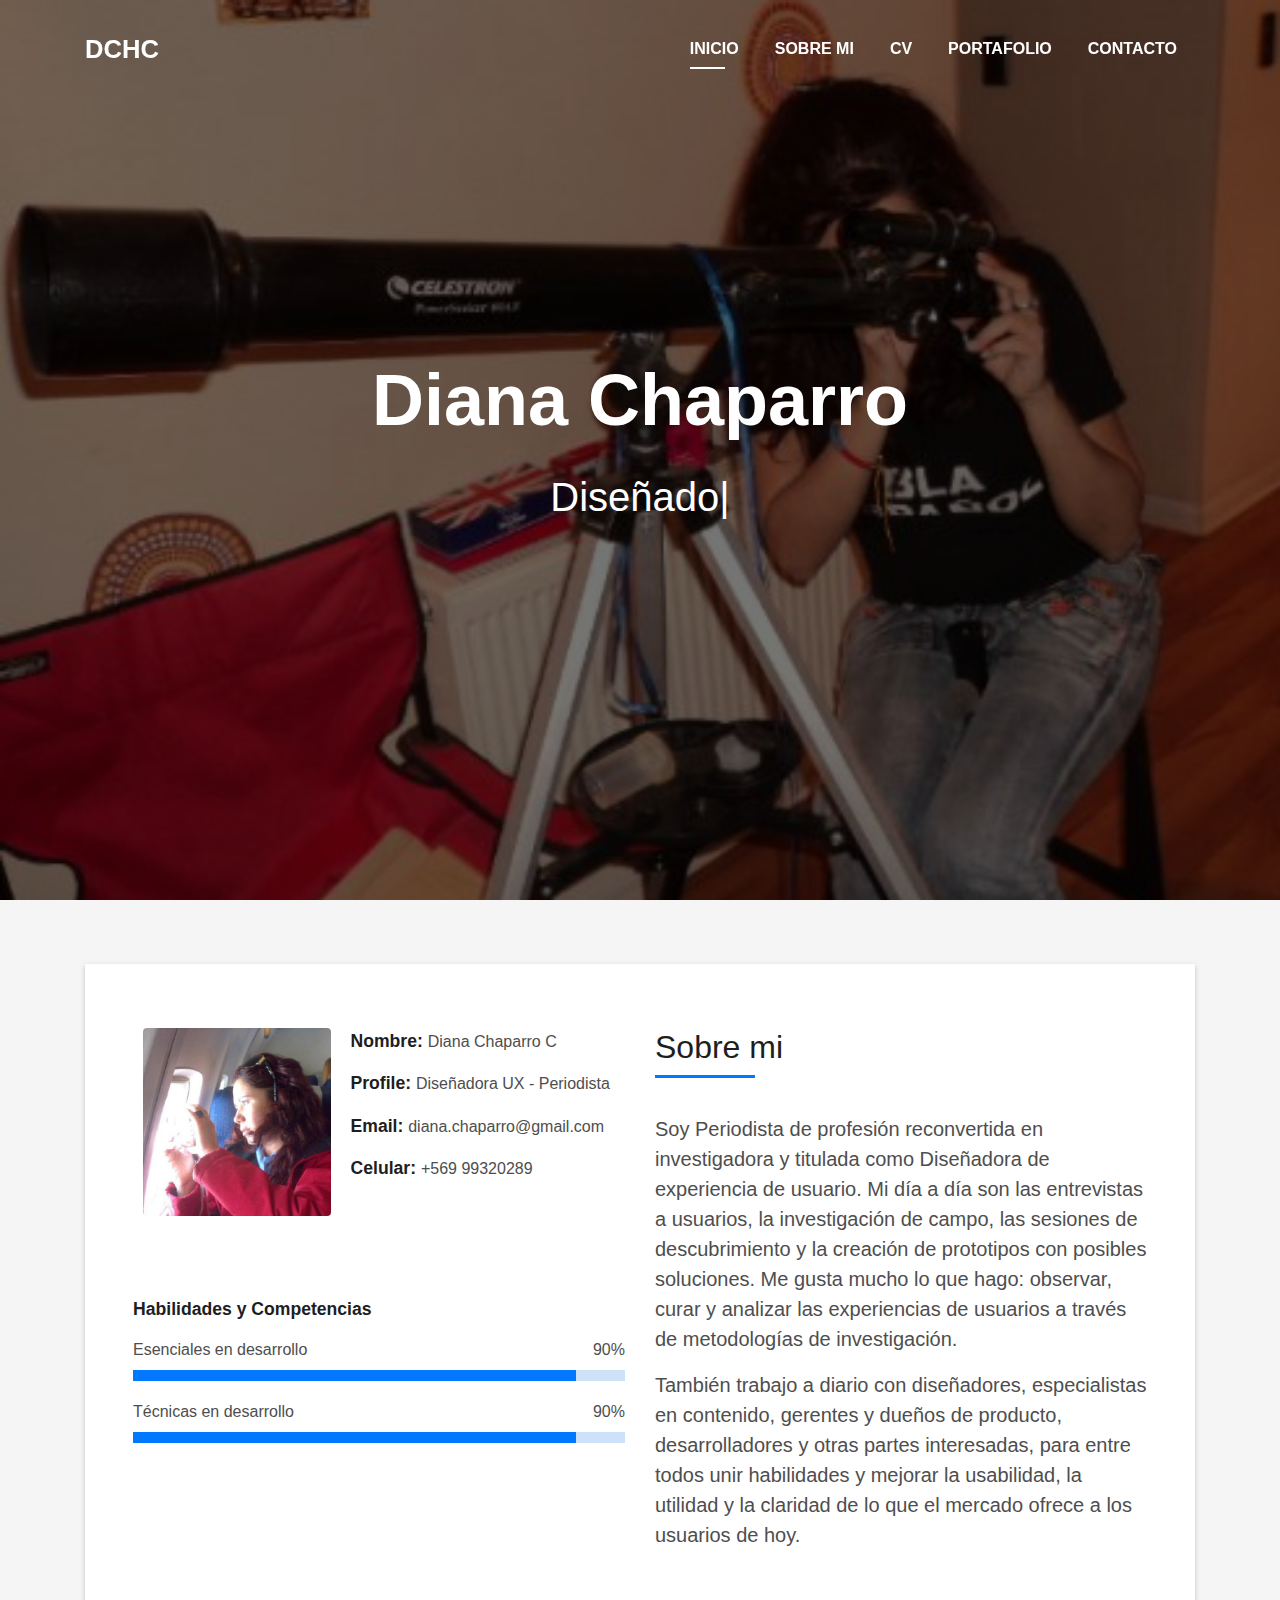
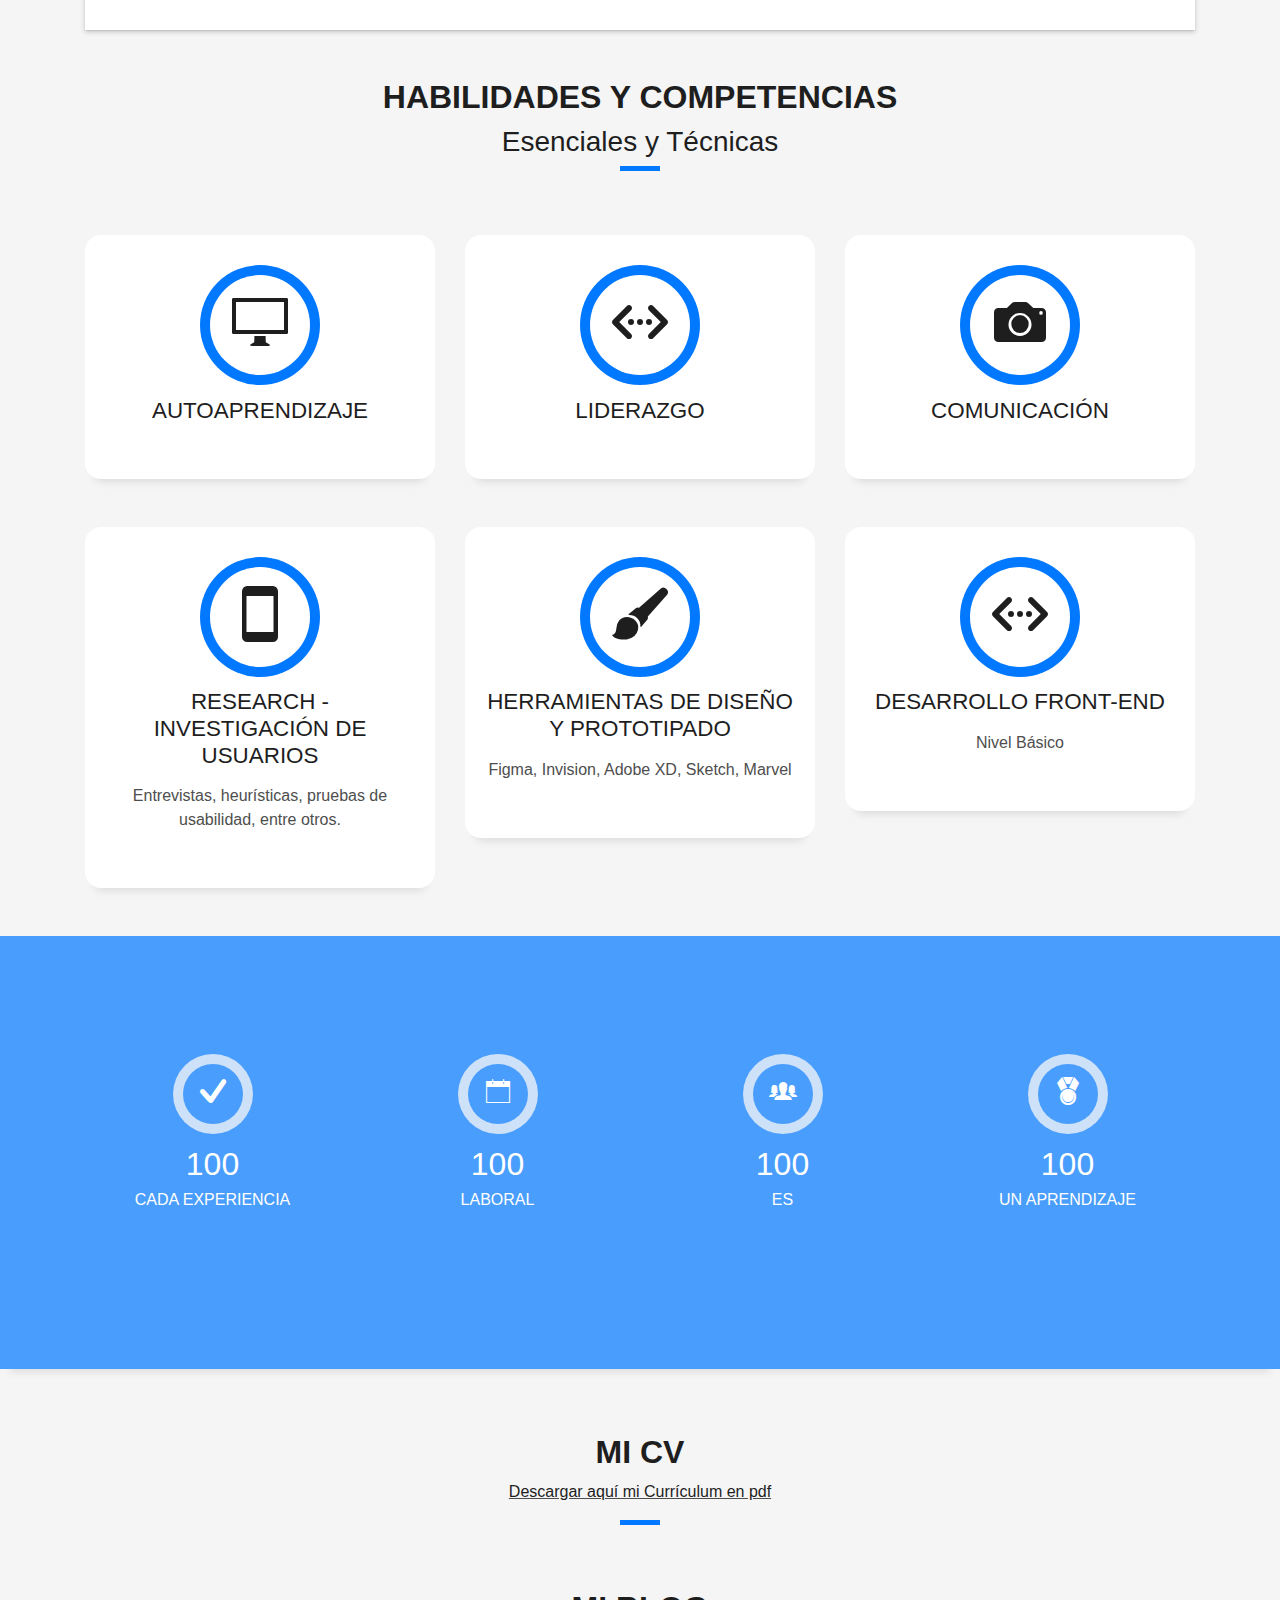
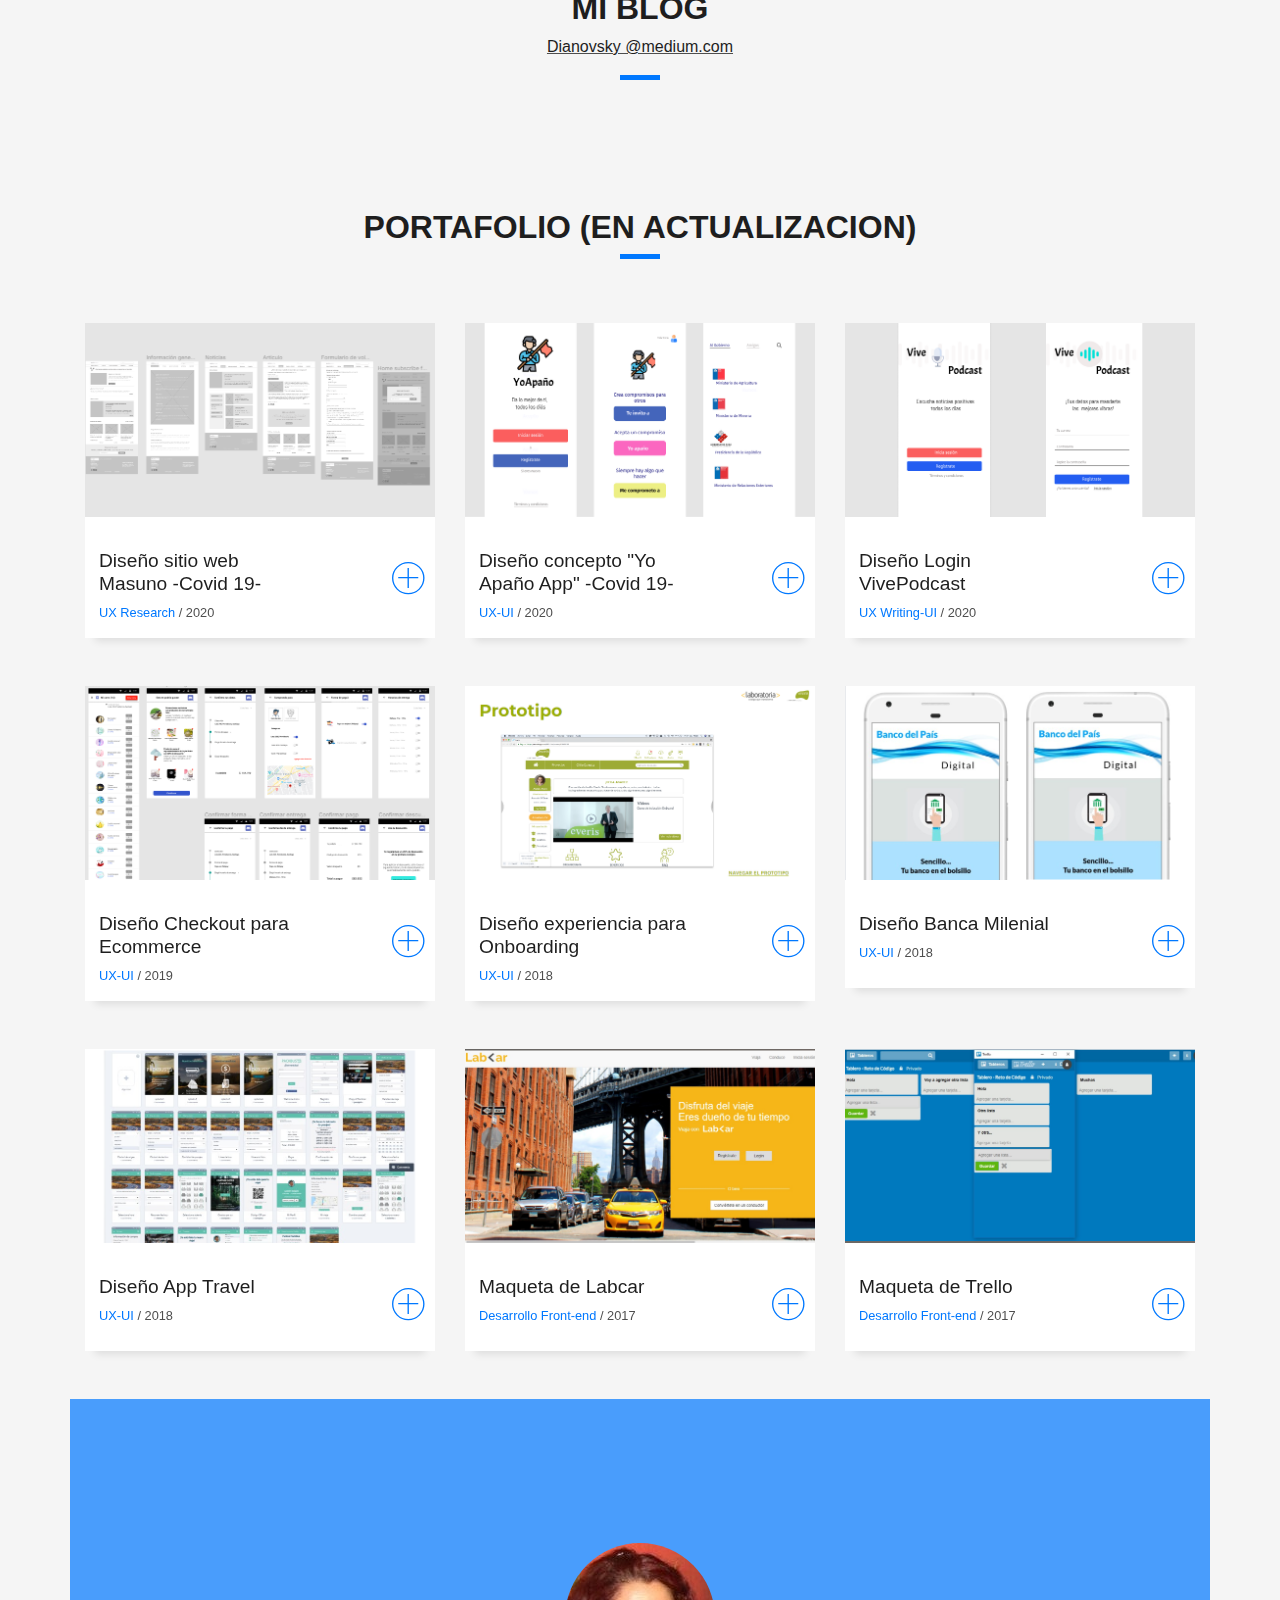
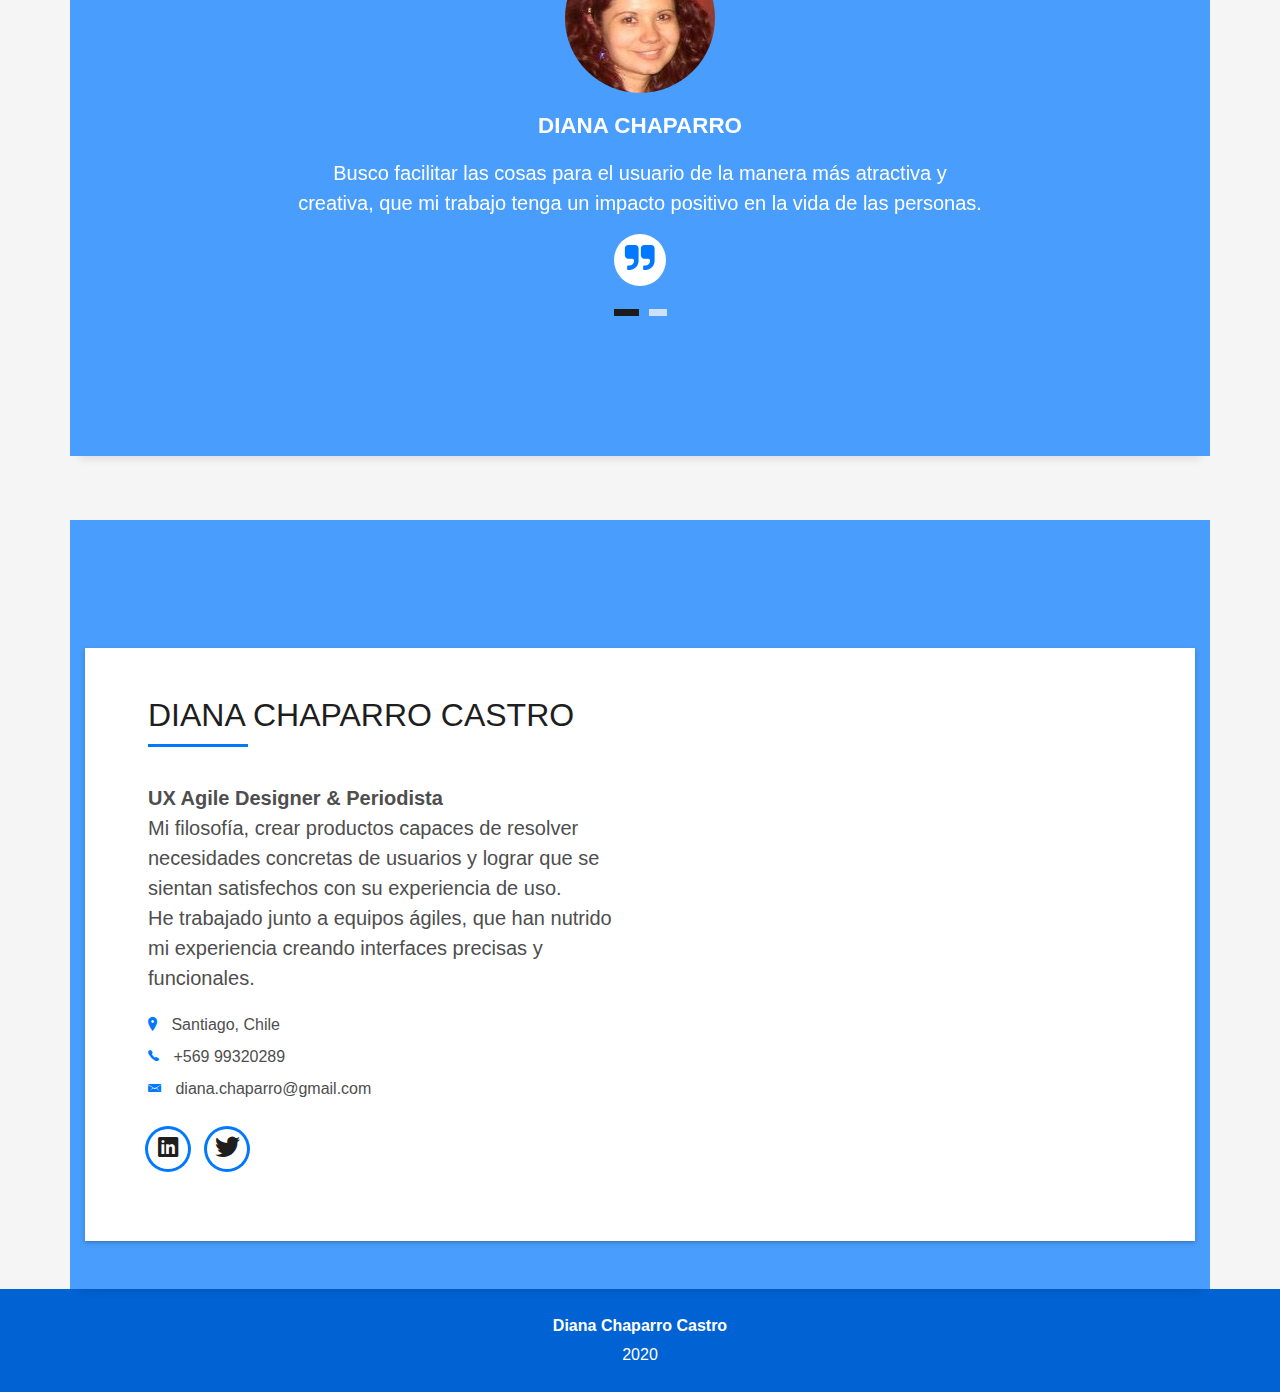
==== commit 085dc0a9: "ok blog medium" ====
--- a/index.html
+++ b/index.html
@@ -350,6 +350,20 @@
               <div class="line-mf"></div>
           </div>
         </div>
+        <div class="col-sm-12">
+            <div class="title-box text-center">
+              <h3 class="title-a">
+                Mi Blog
+              </h3>
+              <!--<p class="subtitle-a">
+                Descarga aquí mi currículum en pdf
+              </p>-->
+              <div class="subtitle-a">
+                <p><a href="https://medium.com/@Dianovsky" target="_blank">Dianovsky @medium.com</a></</p>
+              </div>
+              <div class="line-mf"></div>
+          </div>
+        </div>
         <!-- ======= Cards de Blog escondidas por ahora ======= -->
     <!-- <div class="row">
           <div class="col-md-4">
@@ -468,14 +482,14 @@
         <div class="row">
           <div class="col-md-4">
             <div class="work-box">
-              <a href="assets/img/work-1.jpg" data-gall="portfolioGallery" class="venobox">
+              <a href="index_masuno.html">
                 <div class="work-img">
-                  <img src="assets/img/work-1.jpg" alt="" class="img-fluid">
+                  <img src="assets/img/masuno.png" alt="" class="img-fluid">
                 </div>
                 <div class="work-content">
                   <div class="row">
                     <div class="col-sm-8">
-                      <h2 class="w-title">Diseño App Social -Covid 19-</h2>
+                      <h2 class="w-title">Diseño sitio web Masuno -Covid 19-</h2>
                       <div class="w-more">
                         <span class="w-ctegory">UX Research</span> / <span class="w-date">2020</span>
                       </div>
@@ -492,14 +506,14 @@
           </div>
           <div class="col-md-4">
             <div class="work-box">
-              <a href="assets/img/work-2.jpg" data-gall="portfolioGallery" class="venobox">
+              <a href="assets/img/yoapano.png" data-gall="portfolioGallery" class="venobox">
                 <div class="work-img">
-                  <img src="assets/img/work-2.jpg" alt="" class="img-fluid">
+                  <img src="assets/img/yoapano.png" alt="" class="img-fluid">
                 </div>
                 <div class="work-content">
                   <div class="row">
                     <div class="col-sm-8">
-                      <h2 class="w-title">Diseño App Gubernamental -Covid 19-</h2>
+                      <h2 class="w-title">Diseño concepto "Yo Apaño App" -Covid 19-</h2>
                       <div class="w-more">
                         <span class="w-ctegory">UX-UI</span> / <span class="w-date">2020</span>
                       </div>
@@ -516,14 +530,14 @@
           </div>
           <div class="col-md-4">
             <div class="work-box">
-              <a href="assets/img/work-3.jpg" data-gall="portfolioGallery" class="venobox">
+              <a href="assets/img/vivepodcast.png" data-gall="portfolioGallery" class="venobox">
                 <div class="work-img">
-                  <img src="assets/img/work-3.jpg" alt="" class="img-fluid">
+                  <img src="assets/img/vivepodcast.png" alt="" class="img-fluid">
                 </div>
                 <div class="work-content">
                   <div class="row">
                     <div class="col-sm-8">
-                      <h2 class="w-title">Diseño Intro Servicio</h2>
+                      <h2 class="w-title">Diseño Login VivePodcast</h2>
                       <div class="w-more">
                         <span class="w-ctegory">UX Writing-UI</span> / <span class="w-date">2020</span>
                       </div>
@@ -540,14 +554,14 @@
           </div>
           <div class="col-md-4">
             <div class="work-box">
-              <a href="assets/img/work-4.jpg" data-gall="portfolioGallery" class="venobox">
+              <a href="assets/img/Checkout.png" data-gall="portfolioGallery" class="venobox">
                 <div class="work-img">
-                  <img src="assets/img/work-4.jpg" alt="" class="img-fluid">
+                  <img src="assets/img/Checkout.png" alt="" class="img-fluid">
                 </div>
                 <div class="work-content">
                   <div class="row">
                     <div class="col-sm-8">
-                      <h2 class="w-title">Diseño experiencia Checkout para Ecommerce</h2>
+                      <h2 class="w-title">Diseño Checkout para Ecommerce</h2>
                       <div class="w-more">
                         <span class="w-ctegory">UX-UI</span> / <span class="w-date">2019</span>
                       </div>
@@ -564,14 +578,14 @@
           </div>
           <div class="col-md-4">
             <div class="work-box">
-              <a href="assets/img/work-5.jpg" data-gall="portfolioGallery" class="venobox">
+              <a href="assets/img/onboarding_everis.png" data-gall="portfolioGallery" class="venobox">
                 <div class="work-img">
-                  <img src="assets/img/work-5.jpg" alt="" class="img-fluid">
+                  <img src="assets/img/onboarding_everis.png" alt="" class="img-fluid">
                 </div>
                 <div class="work-content">
                   <div class="row">
                     <div class="col-sm-8">
-                      <h2 class="w-title">Diseño experiencia de Onboarding</h2>
+                      <h2 class="w-title">Diseño experiencia para Onboarding</h2>
                       <div class="w-more">
                         <span class="w-ctegory">UX-UI</span> / <span class="w-date">2018</span>
                       </div>
@@ -588,14 +602,14 @@
           </div>
           <div class="col-md-4">
             <div class="work-box">
-              <a href="assets/img/work-6.jpg" data-gall="portfolioGallery" class="venobox">
+              <a href="assets/img/banca_mil.png" data-gall="portfolioGallery" class="venobox">
                 <div class="work-img">
-                  <img src="assets/img/work-6.jpg" alt="" class="img-fluid">
+                  <img src="assets/img/banca_mil.png" alt="" class="img-fluid">
                 </div>
                 <div class="work-content">
                   <div class="row">
                     <div class="col-sm-8">
-                      <h2 class="w-title">Diseño Banca para Millennials</h2>
+                      <h2 class="w-title">Diseño Banca Milenial</h2>
                       <div class="w-more">
                         <span class="w-ctegory">UX-UI</span> / <span class="w-date">2018</span>
                       </div>
@@ -612,14 +626,14 @@
           </div>
           <div class="col-md-4">
             <div class="work-box">
-              <a href="assets/img/work-6.jpg" data-gall="portfolioGallery" class="venobox">
+              <a href="assets/img/packbus.jpeg" data-gall="portfolioGallery" class="venobox">
                 <div class="work-img">
-                  <img src="assets/img/work-6.jpg" alt="" class="img-fluid">
+                  <img src="assets/img/packbus.jpeg" alt="" class="img-fluid">
                 </div>
                 <div class="work-content">
                   <div class="row">
                     <div class="col-sm-8">
-                      <h2 class="w-title">Diseño experiencia para Travel</h2>
+                      <h2 class="w-title">Diseño App Travel</h2>
                       <div class="w-more">
                         <span class="w-ctegory">UX-UI</span> / <span class="w-date">2018</span>
                       </div>
@@ -636,9 +650,9 @@
           </div>
           <div class="col-md-4">
             <div class="work-box">
-              <a href="assets/img/work-6.jpg" data-gall="portfolioGallery" class="venobox">
+              <a href="assets/img/labcar.png" data-gall="portfolioGallery" class="venobox">
                 <div class="work-img">
-                  <img src="assets/img/work-6.jpg" alt="" class="img-fluid">
+                  <img src="assets/img/labcar.png" alt="" class="img-fluid">
                 </div>
                 <div class="work-content">
                   <div class="row">
@@ -660,9 +674,9 @@
           </div>
           <div class="col-md-4">
             <div class="work-box">
-              <a href="assets/img/work-6.jpg" data-gall="portfolioGallery" class="venobox">
+              <a href="assets/img/trello.png" data-gall="portfolioGallery" class="venobox">
                 <div class="work-img">
-                  <img src="assets/img/work-6.jpg" alt="" class="img-fluid">
+                  <img src="assets/img/trello.png" alt="" class="img-fluid">
                 </div>
                 <div class="work-content">
                   <div class="row">
@@ -696,7 +710,7 @@
             <div id="testimonial-mf" class="owl-carousel owl-theme">
               <div class="testimonial-box">
                 <div class="author-test">
-                  <img src="assets/img/Diavatar.jpg" alt="" class="rounded-circle b-shadow-a">
+                  <img src="assets/img/diana.jpg" alt="" class="rounded-circle b-shadow-a">
                   <span class="author">Diana Chaparro</span>
                 </div>
                 <div class="content-test">
@@ -708,7 +722,7 @@
               </div>
               <div class="testimonial-box">
                 <div class="author-test">
-                  <img src="assets/img/Diavatar.jpg" alt="" class="rounded-circle b-shadow-a">
+                  <img src="assets/img/diana2.png" alt="" class="rounded-circle b-shadow-a">
                   <span class="author">Diana Chaparro</span>
                 </div>
                 <div class="content-test">
@@ -787,7 +801,7 @@
                     </div>
                     <div class="more-info">
                       <p class="lead">
-                        UX Agile Designer & Periodista.
+                        <span style="font-weight: bold;">UX Agile Designer & Periodista</span>
                         <br>
                         Mi filosofía, crear productos capaces de resolver necesidades concretas de usuarios y lograr que se sientan satisfechos con su experiencia de uso.
                         <br>
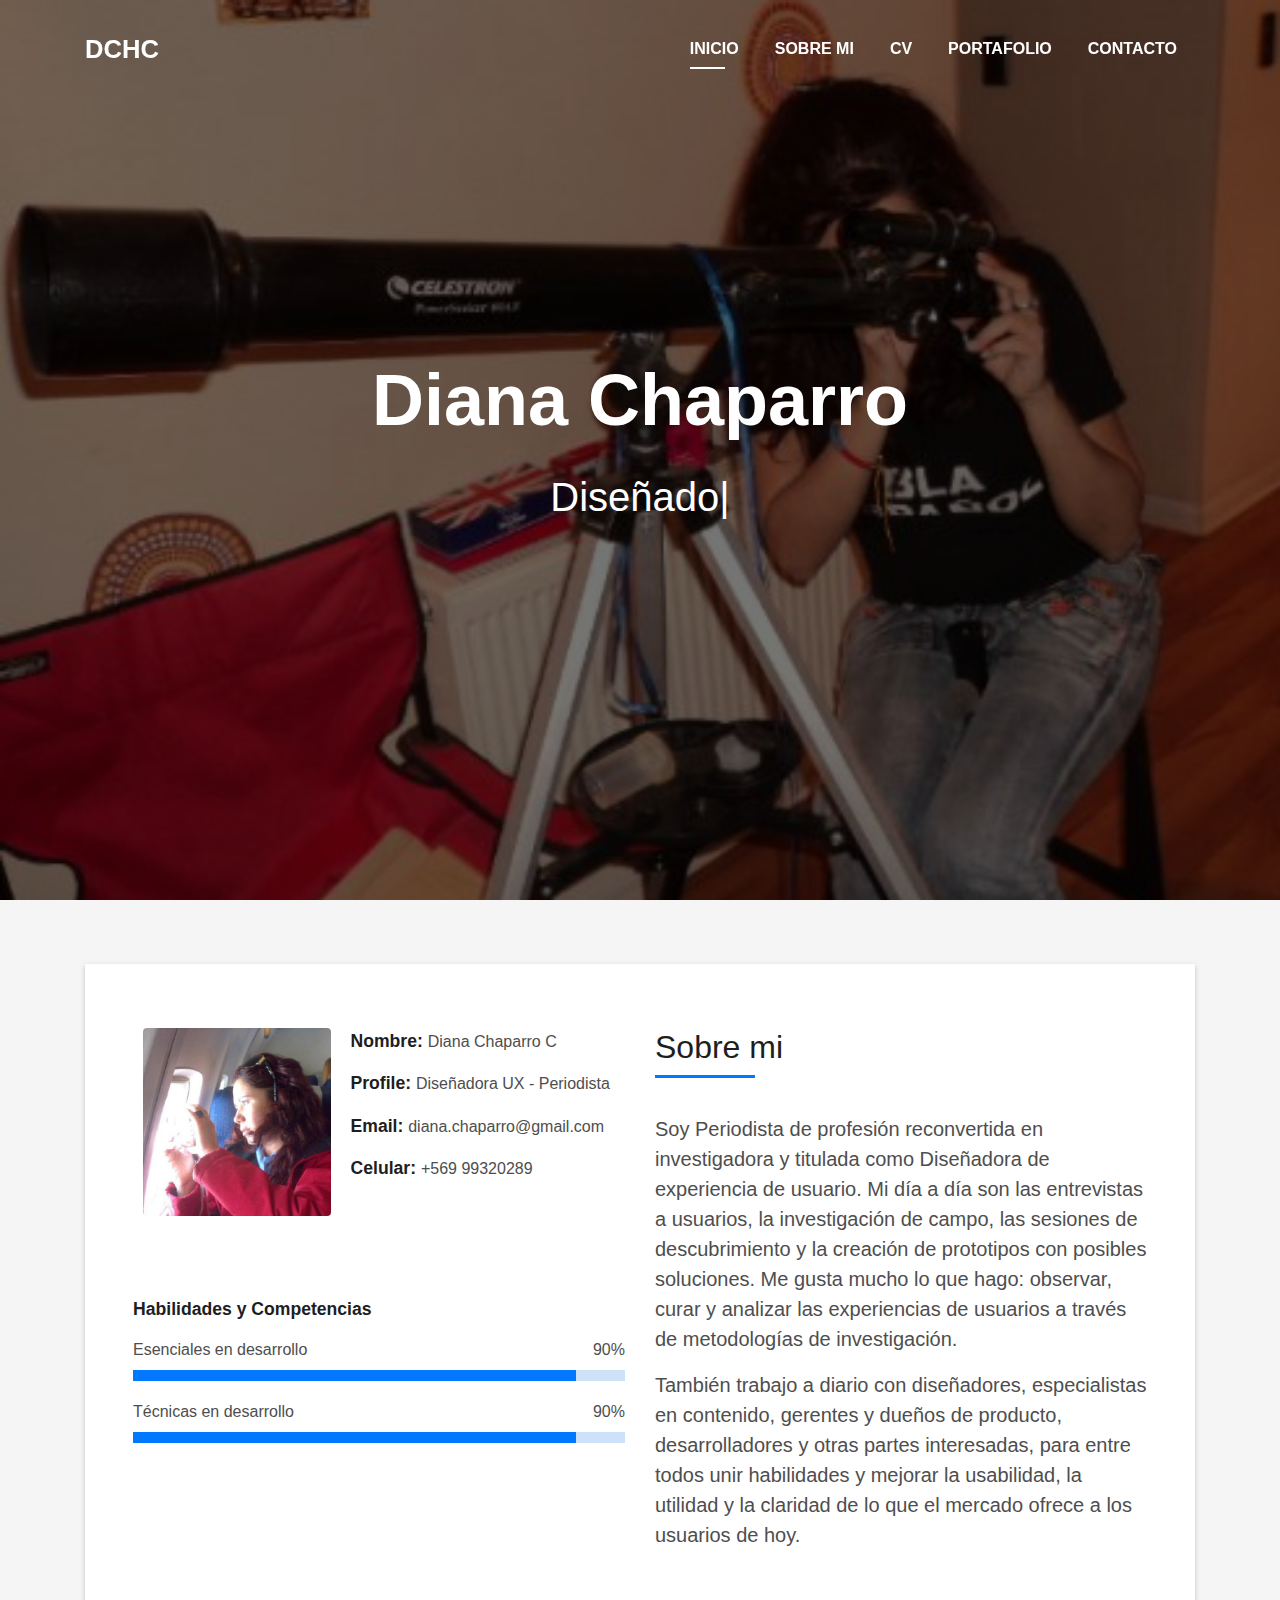
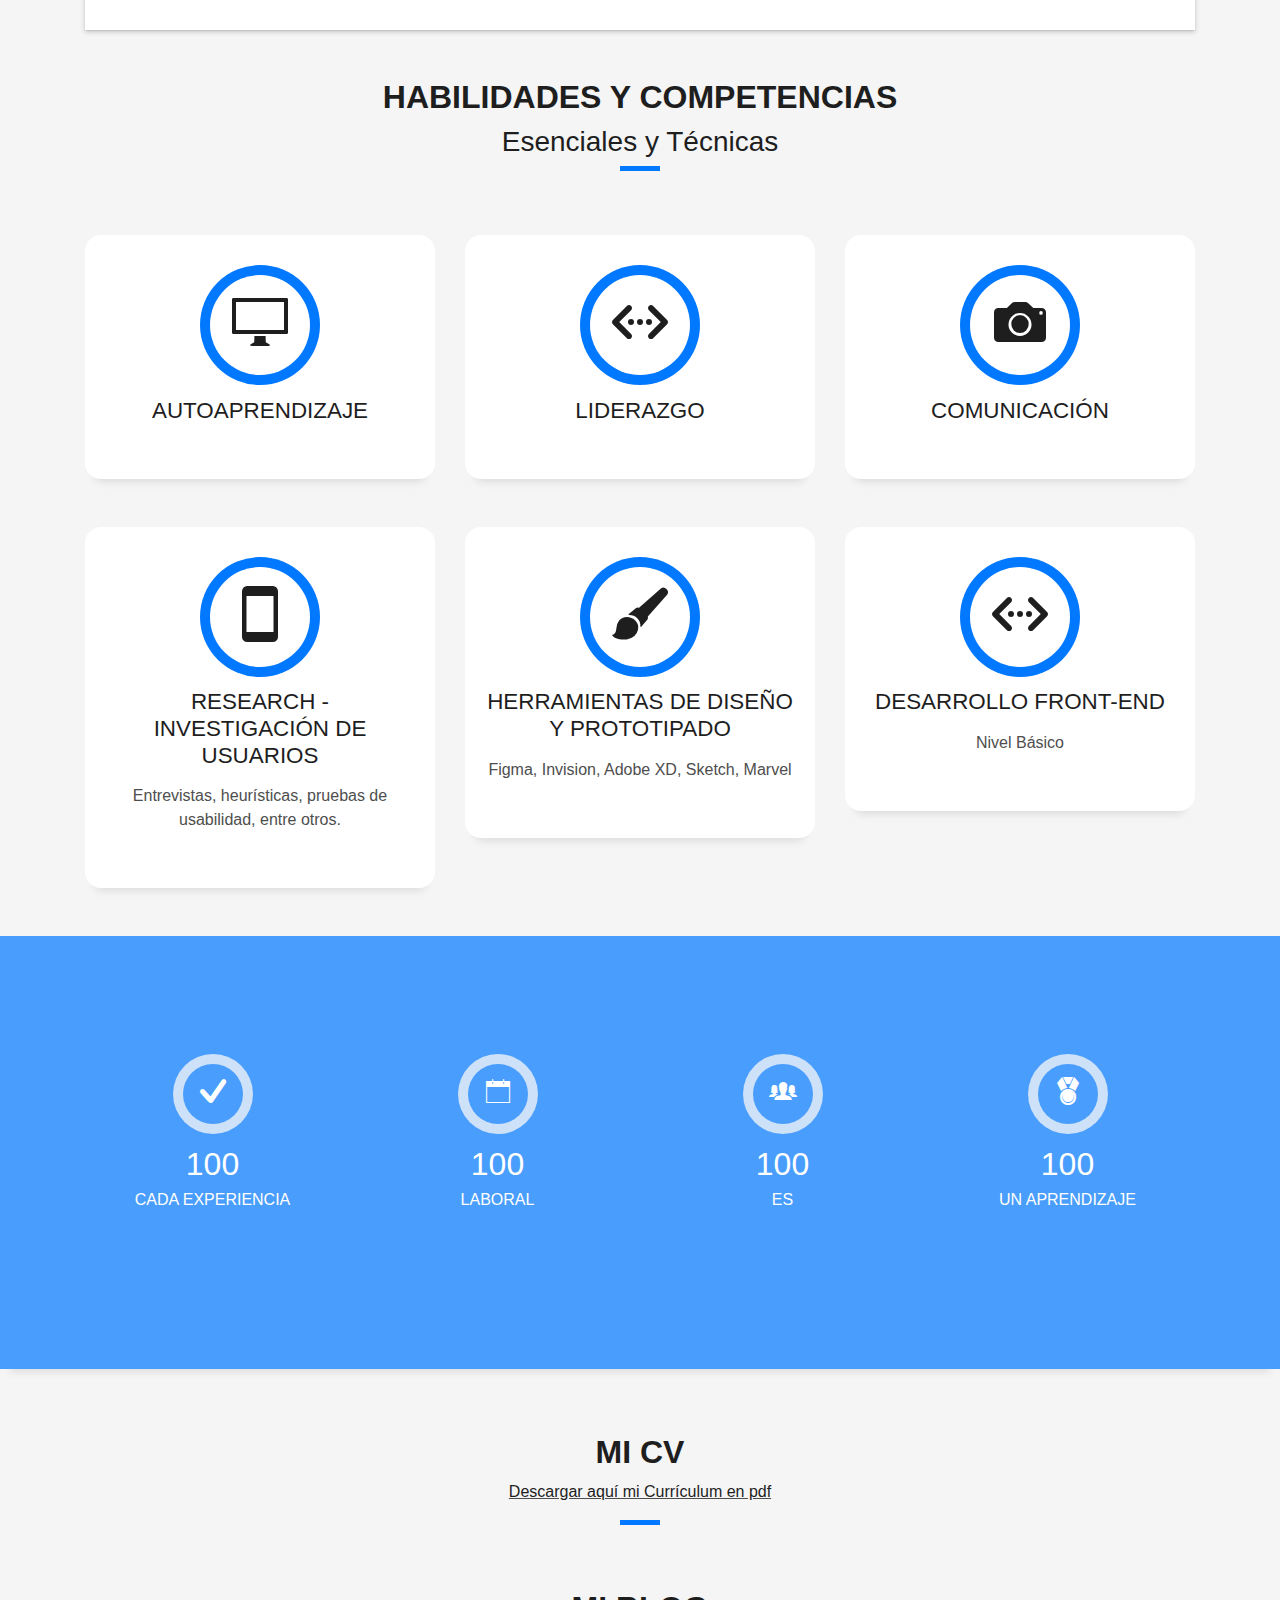
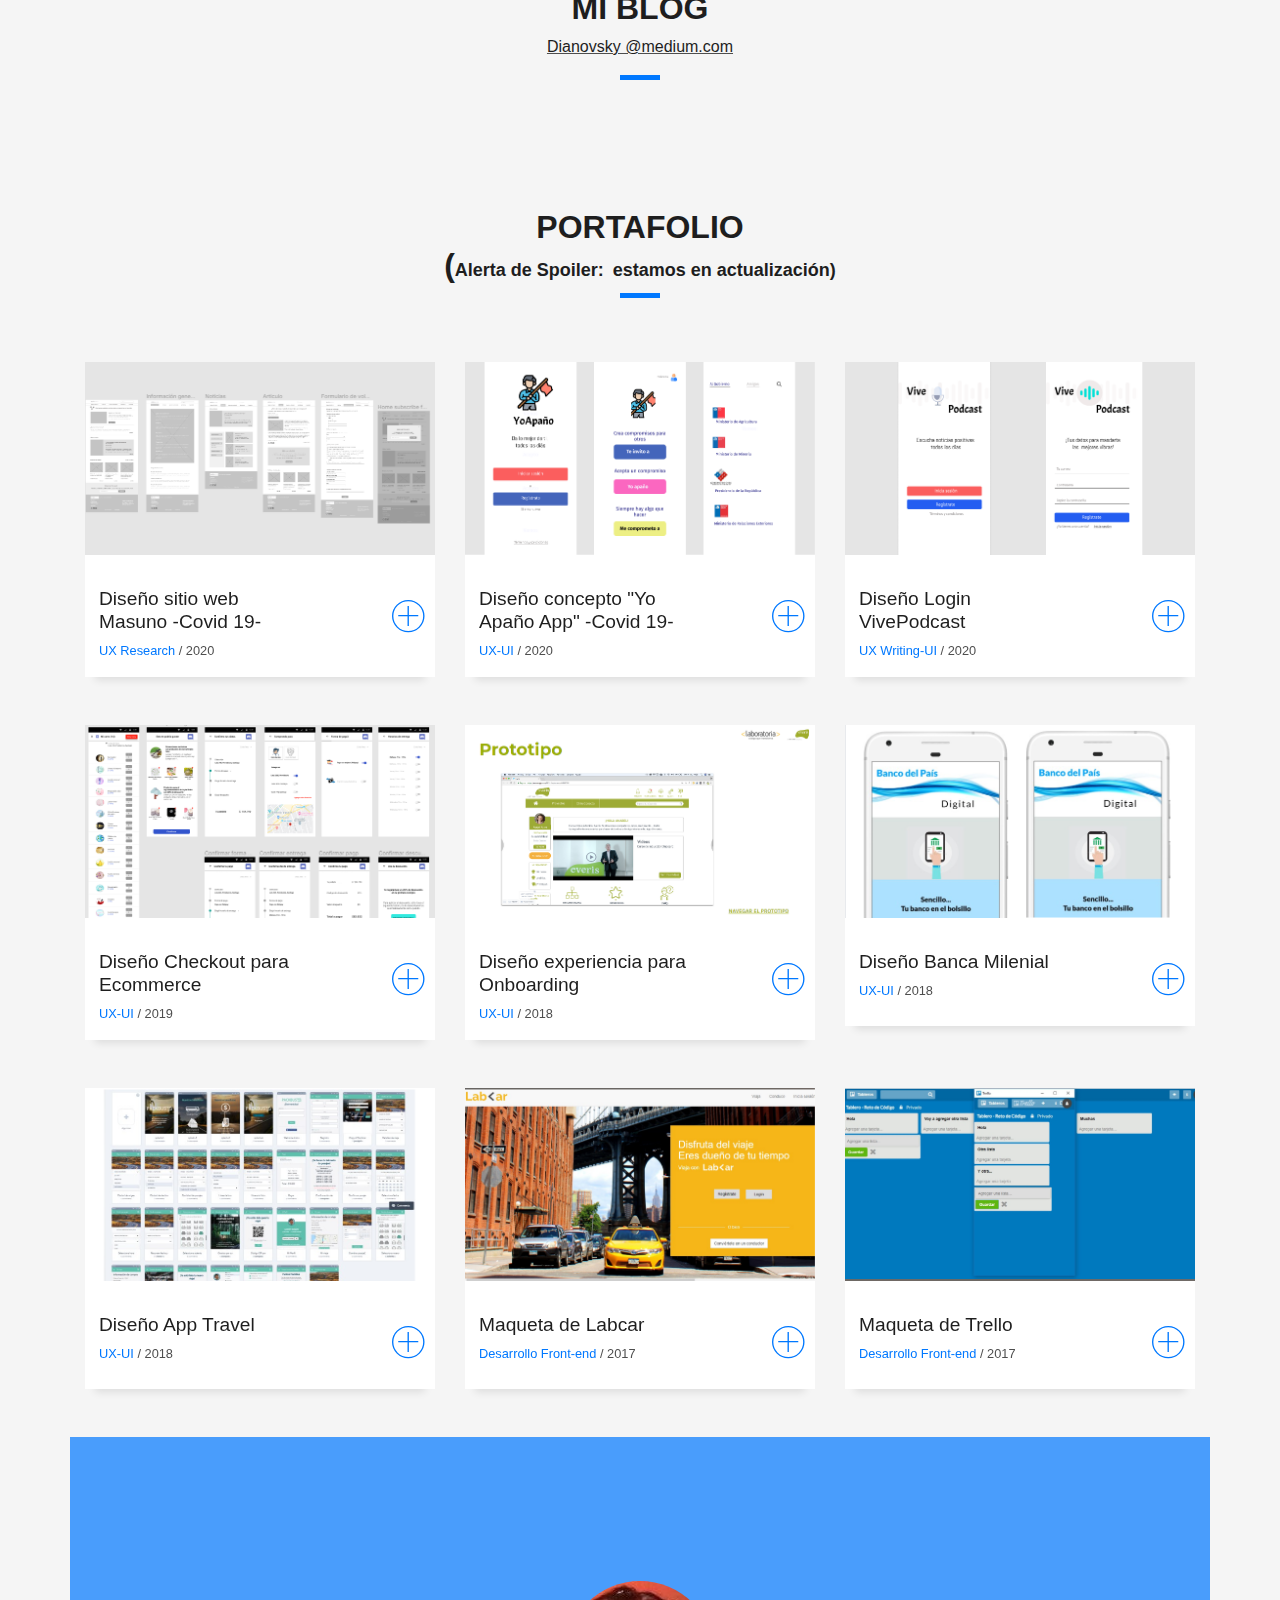
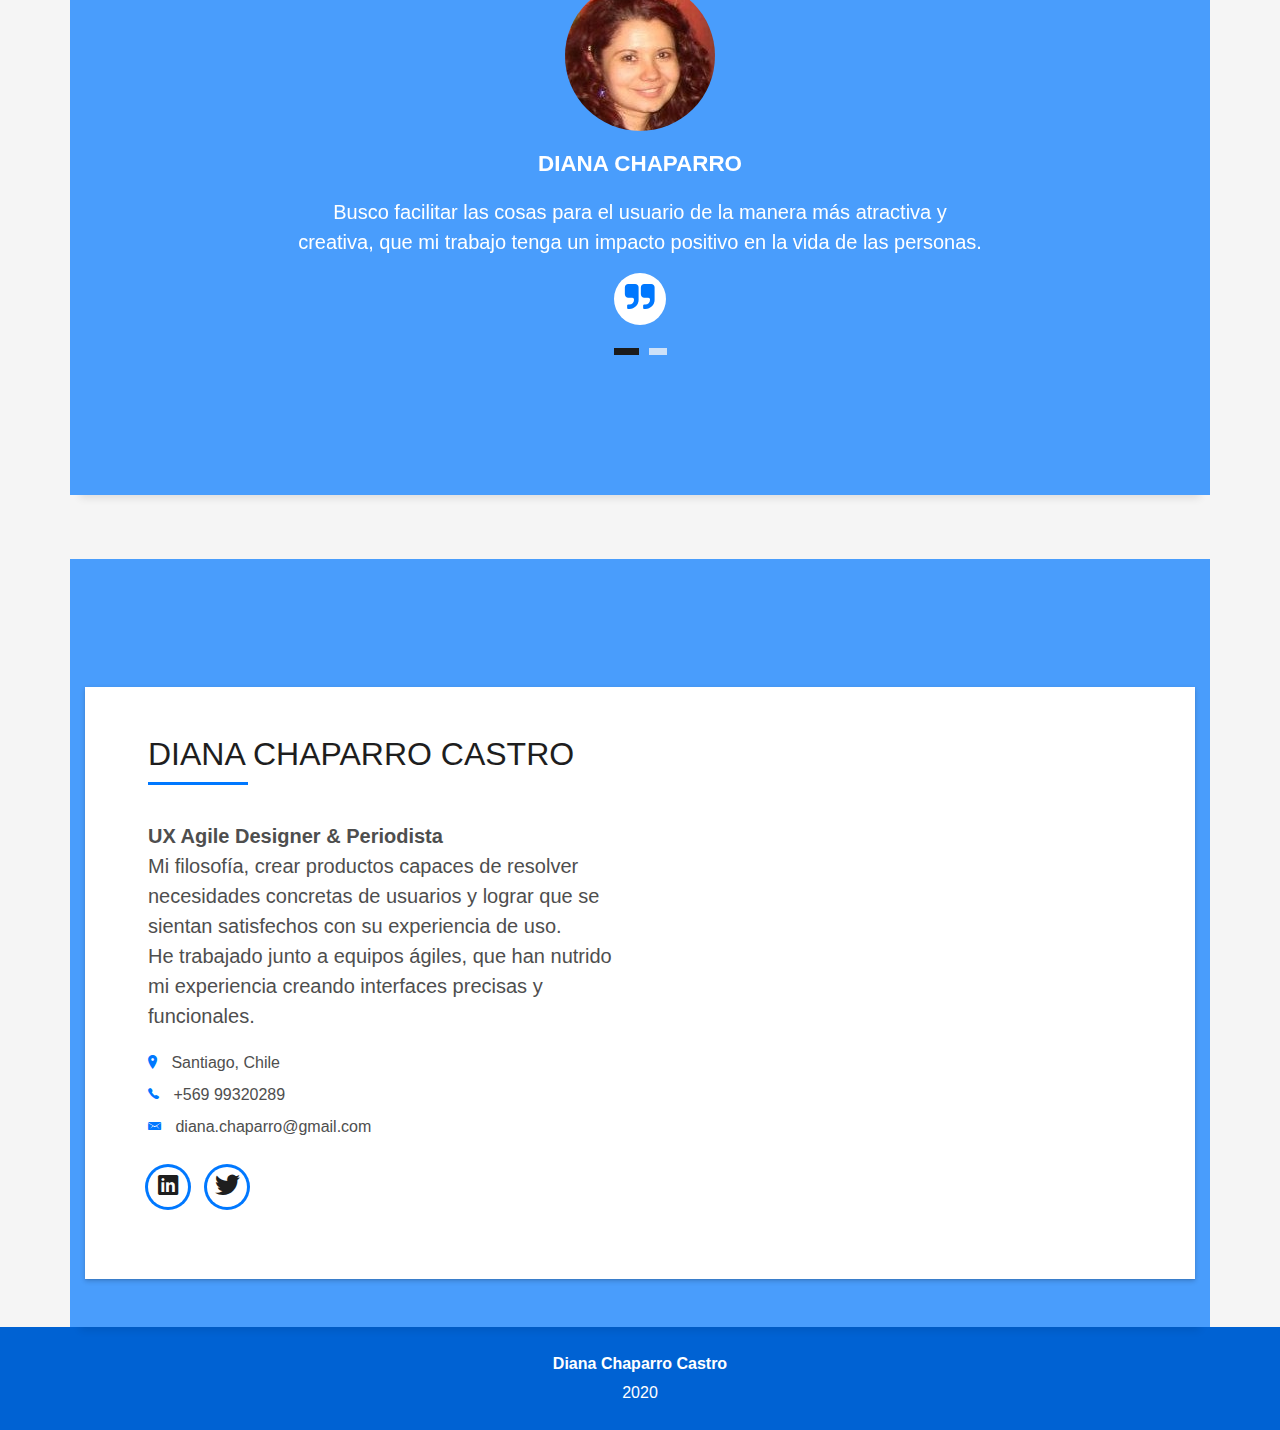
==== commit 15c5ab1c: "alerta de spoiler" ====
--- a/index.html
+++ b/index.html
@@ -470,7 +470,7 @@
           <div class="col-sm-12">
             <div class="title-box text-center">
               <h3 class="title-a">
-                Portafolio (EN ACTUALIZACION)
+                Portafolio <br><span style="text-transform: lowercase;">(<span style="text-transform: capitalize; font-size: large;">Alerta <span style="text-transform: lowercase;">de</span> spoiler:</span>  <span style="font-size: large;">estamos en actualización)</span>
               </h3>
               <!--<p class="subtitle-a">
                 Lorem ipsum, dolor sit amet consectetur adipisicing elit.
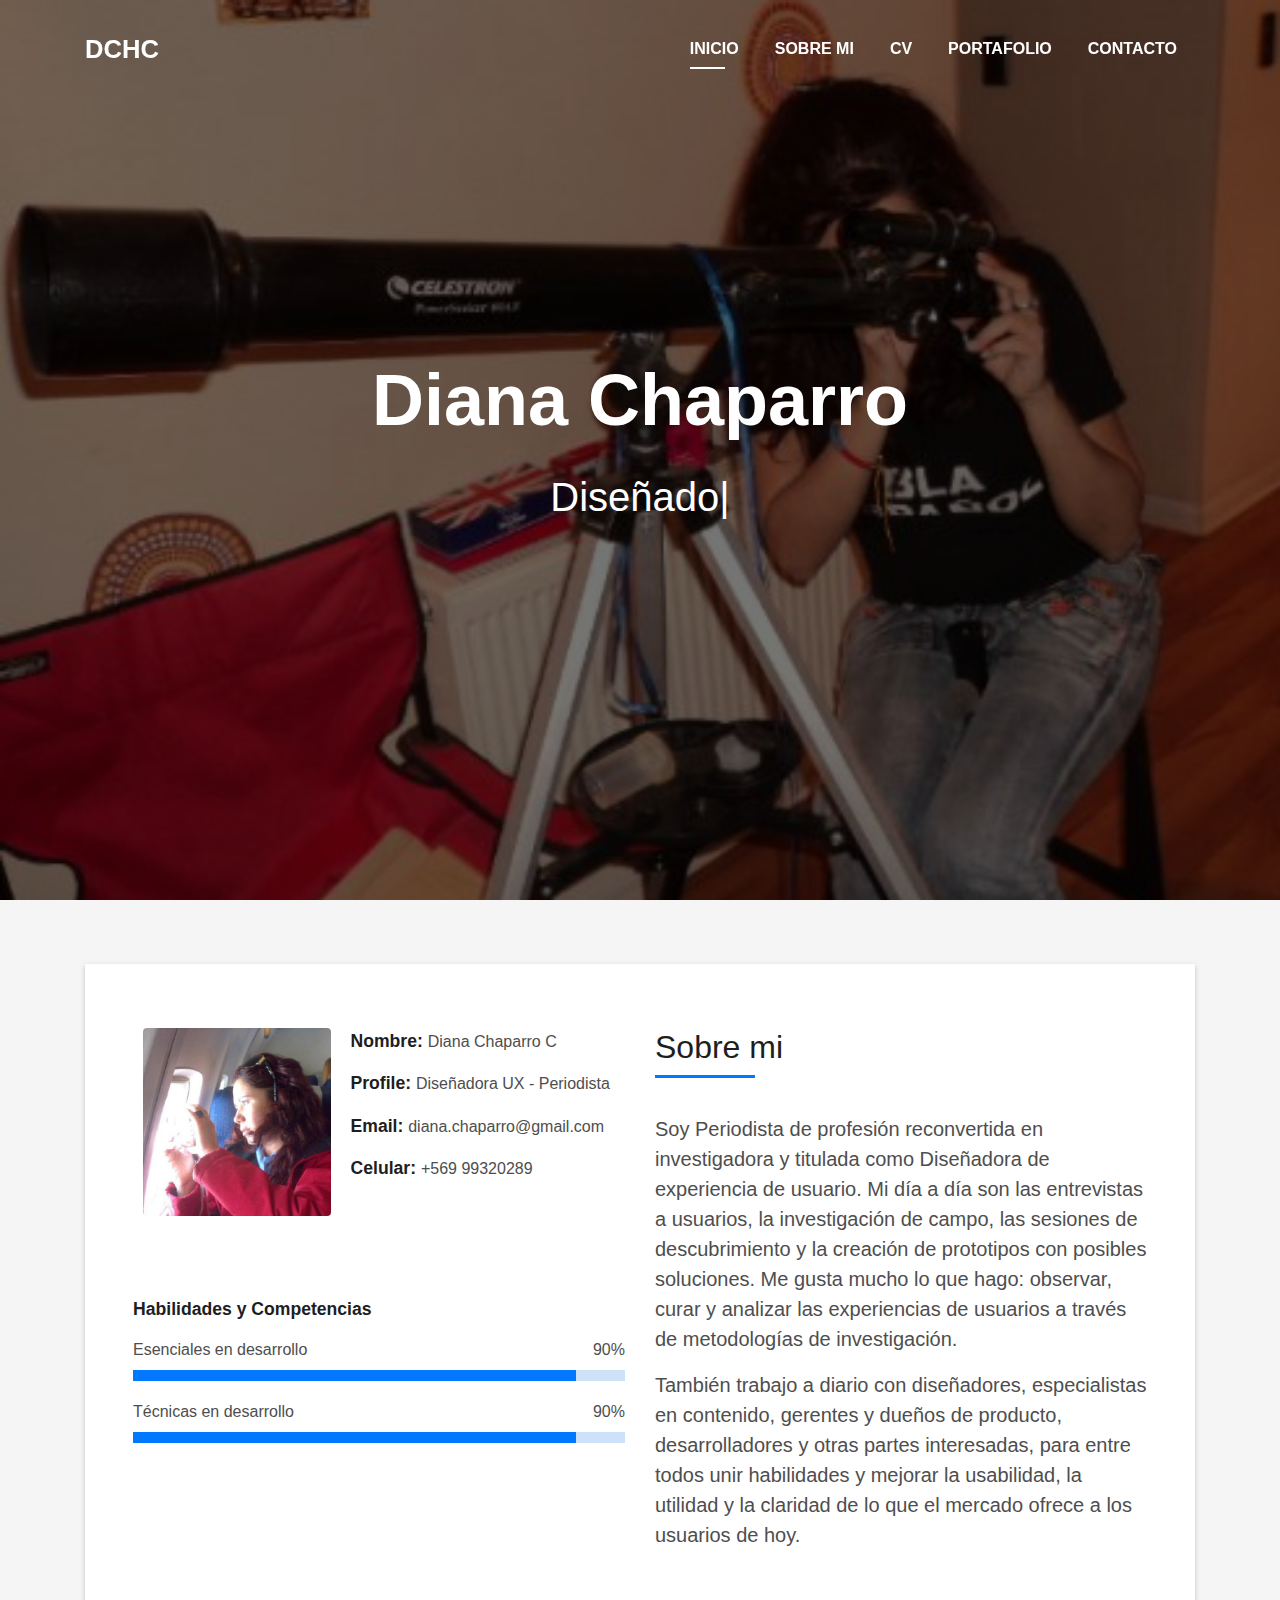
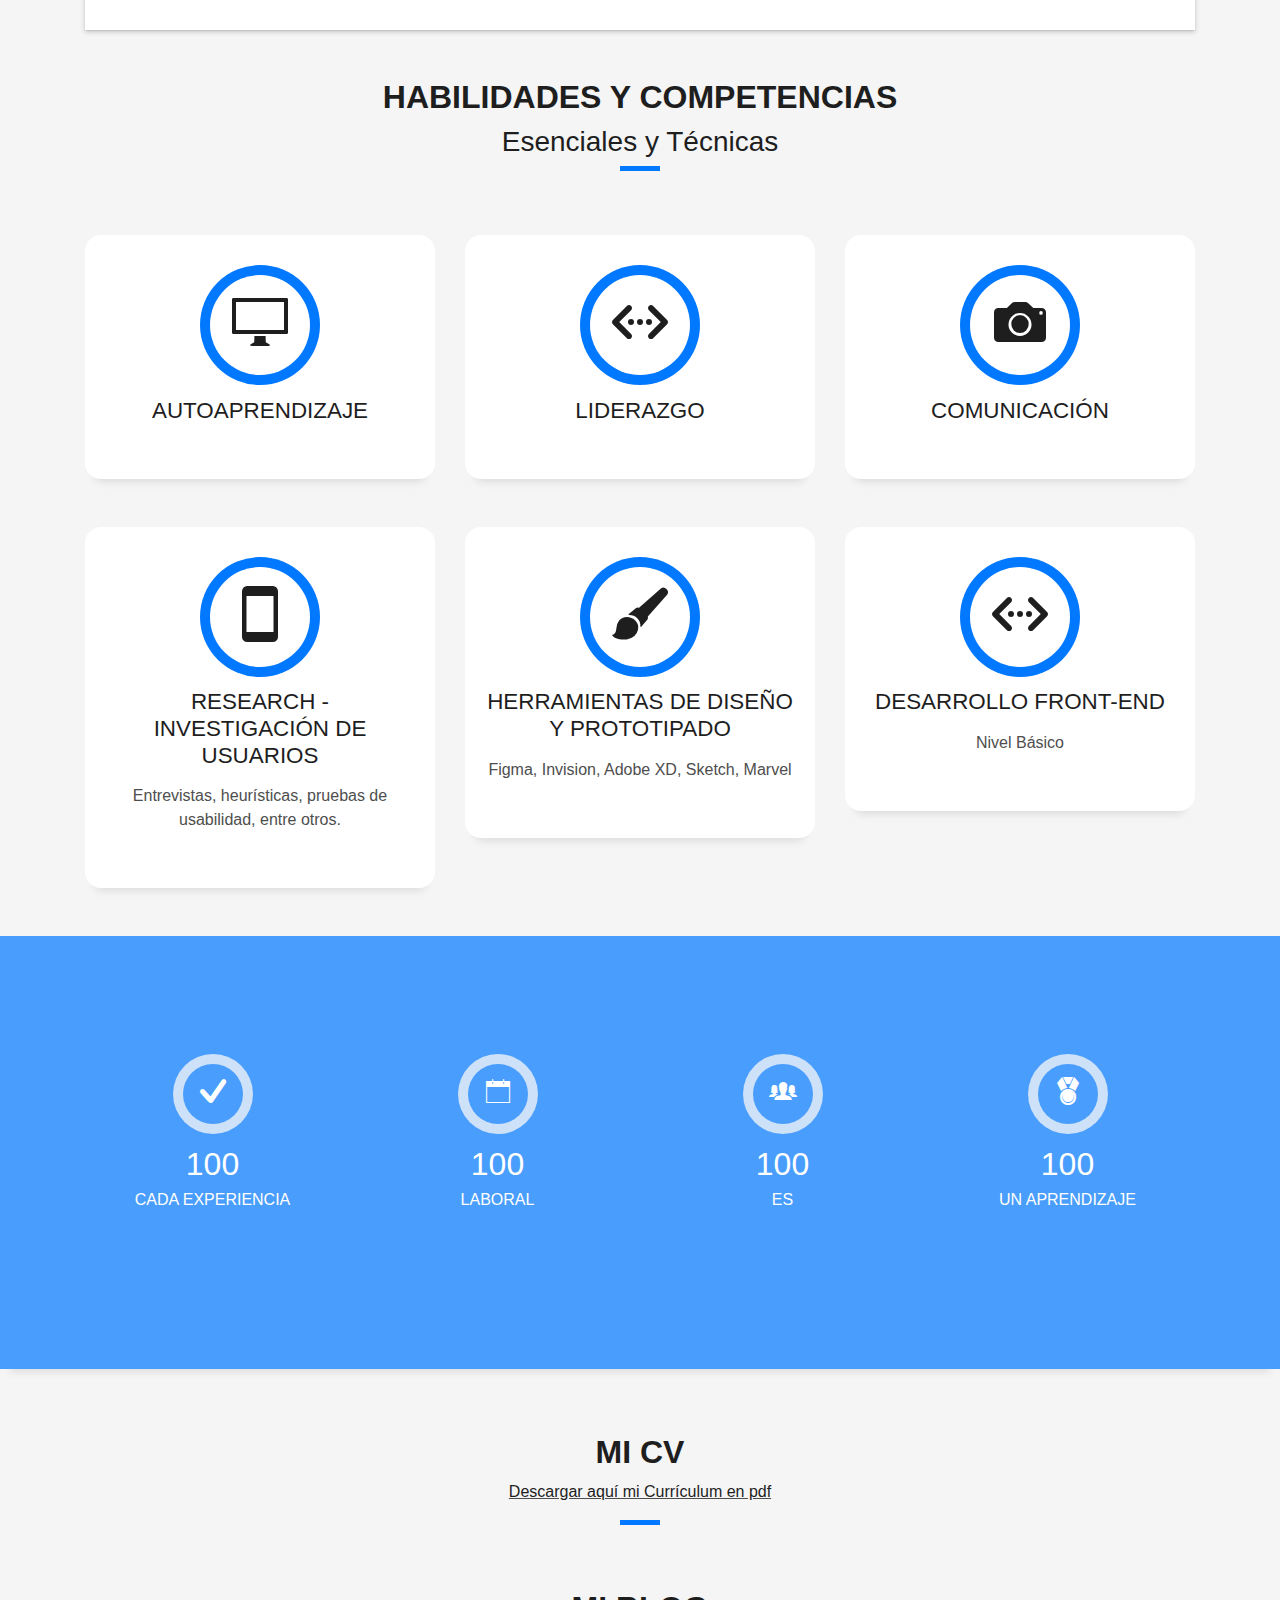
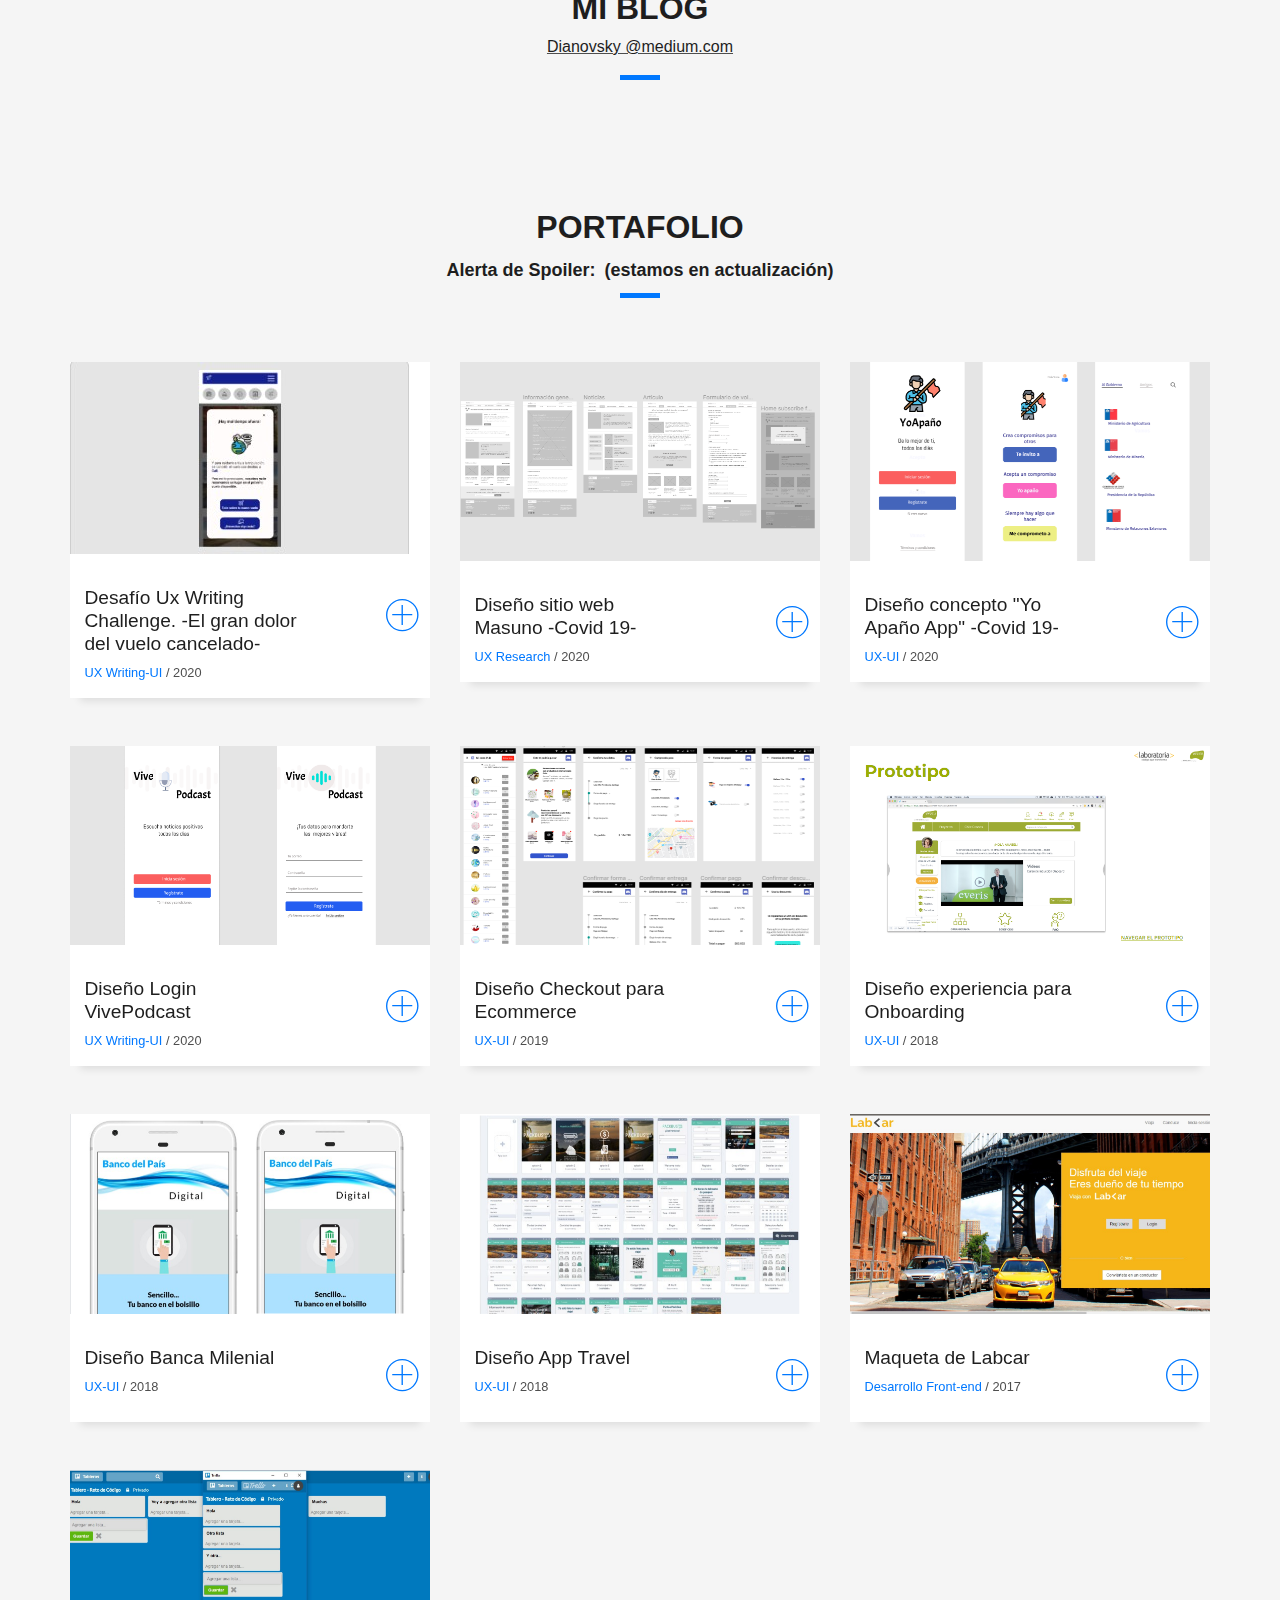
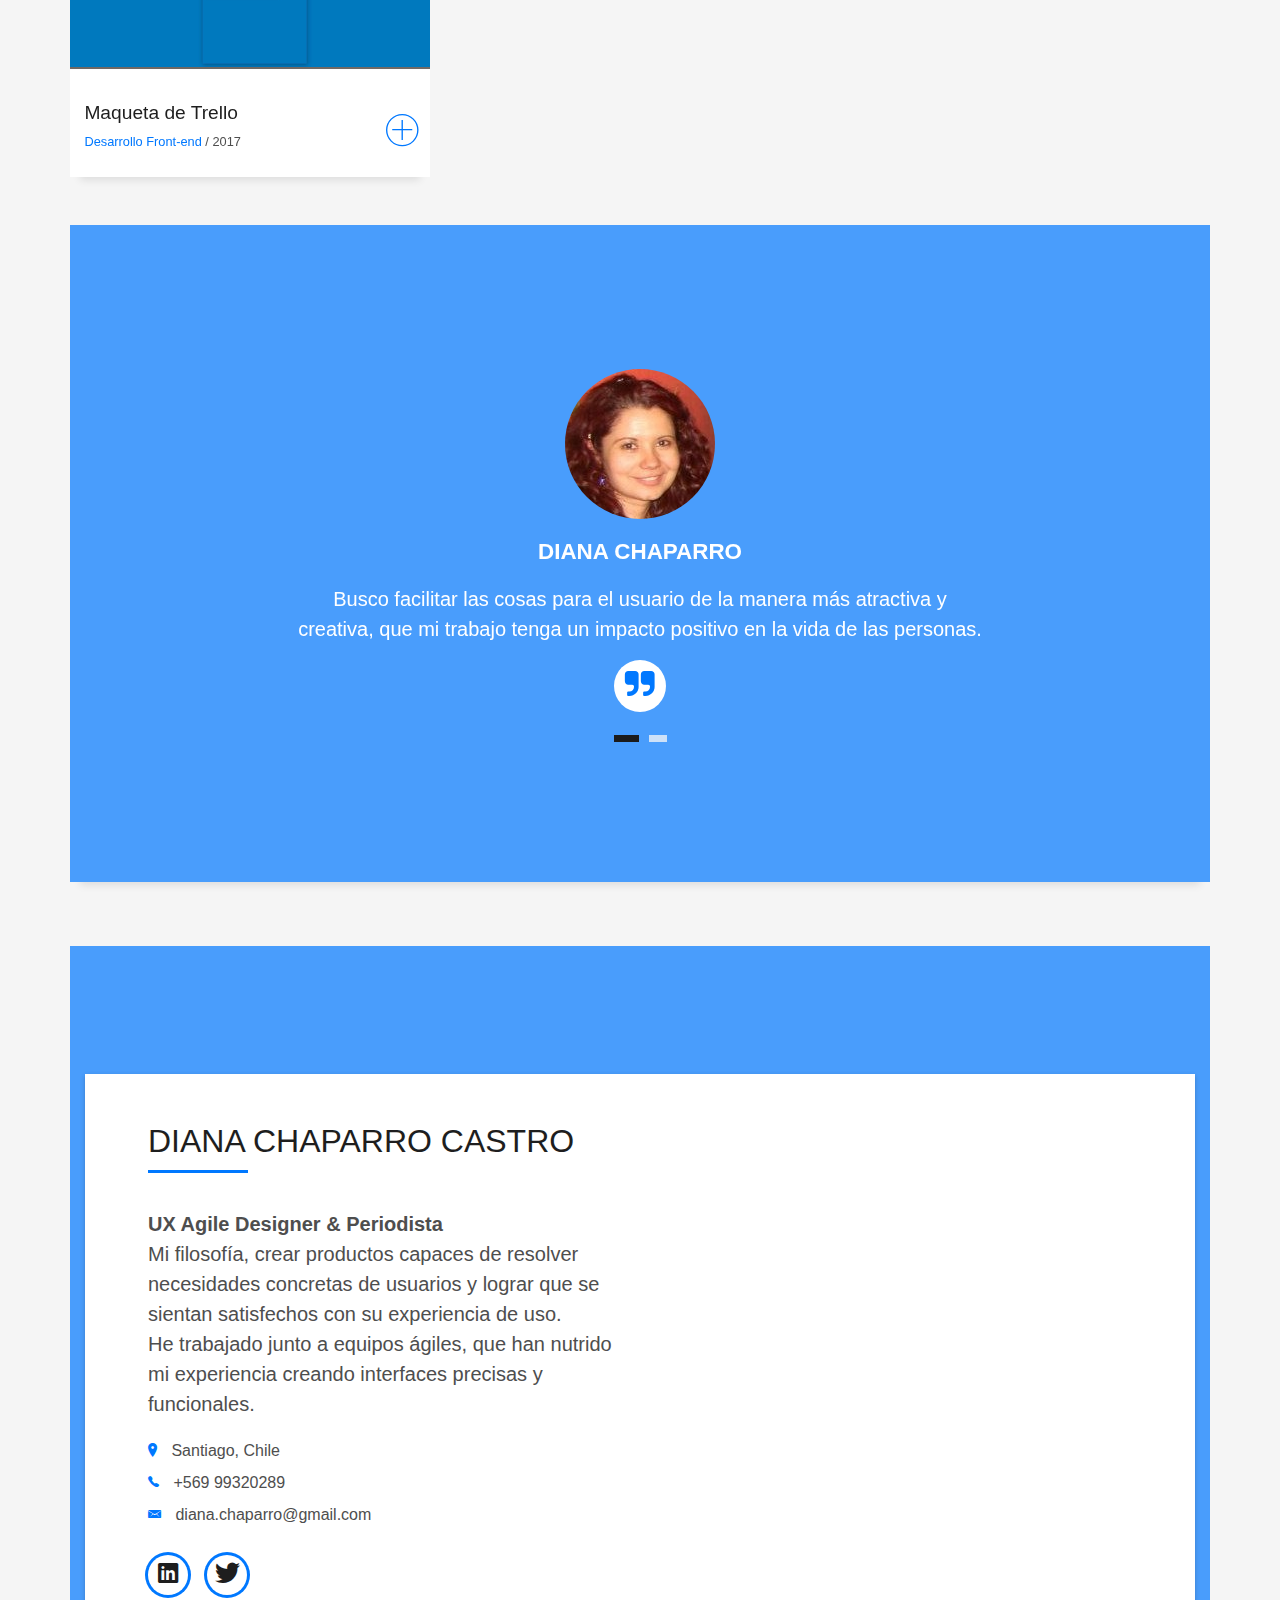
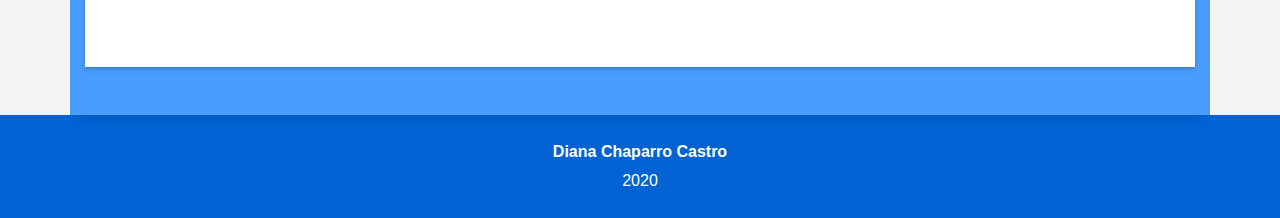
==== commit 9263fef0: "ux write challenge 1" ====
--- a/index.html
+++ b/index.html
@@ -470,7 +470,7 @@
           <div class="col-sm-12">
             <div class="title-box text-center">
               <h3 class="title-a">
-                Portafolio <br><span style="text-transform: lowercase;">(<span style="text-transform: capitalize; font-size: large;">Alerta <span style="text-transform: lowercase;">de</span> spoiler:</span>  <span style="font-size: large;">estamos en actualización)</span>
+                Portafolio <br><span style="text-transform: lowercase;"><span style="text-transform: capitalize; font-size: large;">Alerta <span style="text-transform: lowercase;">de</span> spoiler:</span>  <span style="font-size: large;">(estamos en actualización)</span>
               </h3>
               <!--<p class="subtitle-a">
                 Lorem ipsum, dolor sit amet consectetur adipisicing elit.
@@ -479,7 +479,34 @@
             </div>
           </div>
         </div>
+          
         <div class="row">
+      
+        <div class="row">
+          <div class="col-md-4">
+            <div class="work-box">
+              <a href="https://medium.com/@Dianovsky/ux-writing-challenge-1-a991e0d66c5d" target="_blank">
+                <div class="work-img">
+                  <img src="assets/img/Uxwchallenge1.jpg" alt="" class="img-fluid">
+                </div>
+                <div class="work-content">
+                  <div class="row">
+                    <div class="col-sm-8">
+                      <h2 class="w-title">Desafío Ux Writing Challenge.  -El gran dolor del vuelo cancelado- </h2>
+                      <div class="w-more">
+                        <span class="w-ctegory">UX Writing-UI</span> / <span class="w-date">2020</span>
+                      </div>
+                    </div>
+                    <div class="col-sm-4">
+                      <div class="w-like">
+                        <span class="ion-ios-plus-outline"></span>
+                      </div>
+                    </div>
+                  </div>
+                </div>
+              </a>
+            </div>
+          </div>
           <div class="col-md-4">
             <div class="work-box">
               <a href="index_masuno.html">
--- a/assets/css/style.css
+++ b/assets/css/style.css
@@ -833,6 +833,8 @@
 /*--------------------------------------------------------------
 # Portfolio
 --------------------------------------------------------------*/
+
+
 .work-box {
   margin-bottom: 3rem;
   -webkit-backface-visibility: hidden;
@@ -882,6 +884,37 @@
 
 .w-title {
   font-size: 1.2rem;
+}
+
+.section-title h2 {
+  font-size: 14px;
+  font-weight: 500;
+  padding: 0;
+  line-height: 1px;
+  margin: 0 0 20px 0;
+  letter-spacing: 2px;
+  text-transform: uppercase;
+  color: #aaaaaa;
+  font-family: "Poppins", sans-serif;
+}
+
+.section-title h2::after {
+  content: "";
+  width: 120px;
+  height: 1px;
+  display: inline-block;
+  background: #4ceb95;
+  margin: 4px 10px;
+}
+
+.section-title p {
+  margin: 0;
+  margin: -15px 0 15px 0;
+  font-size: 36px;
+  font-weight: 700;
+  text-transform: uppercase;
+  font-family: "Poppins", sans-serif;
+  color: #fff;
 }
 
 /*--------------------------------------------------------------
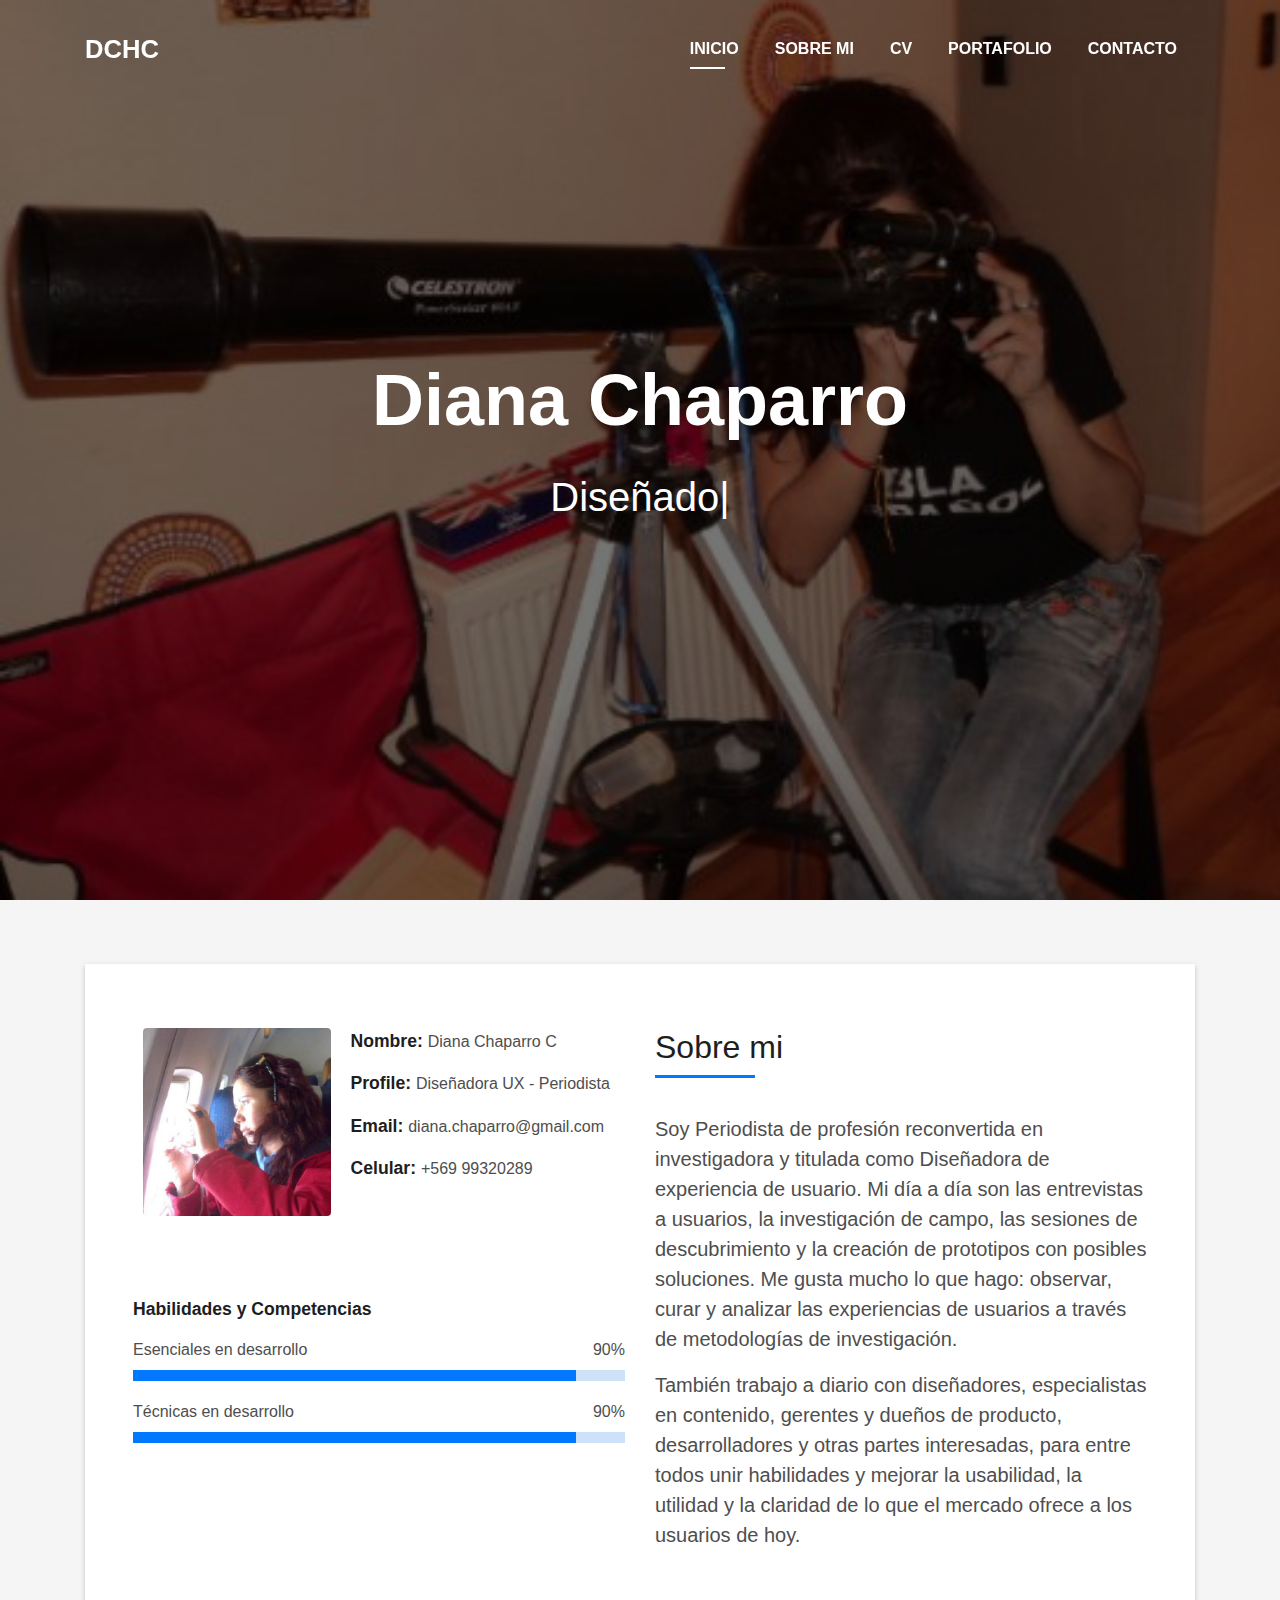
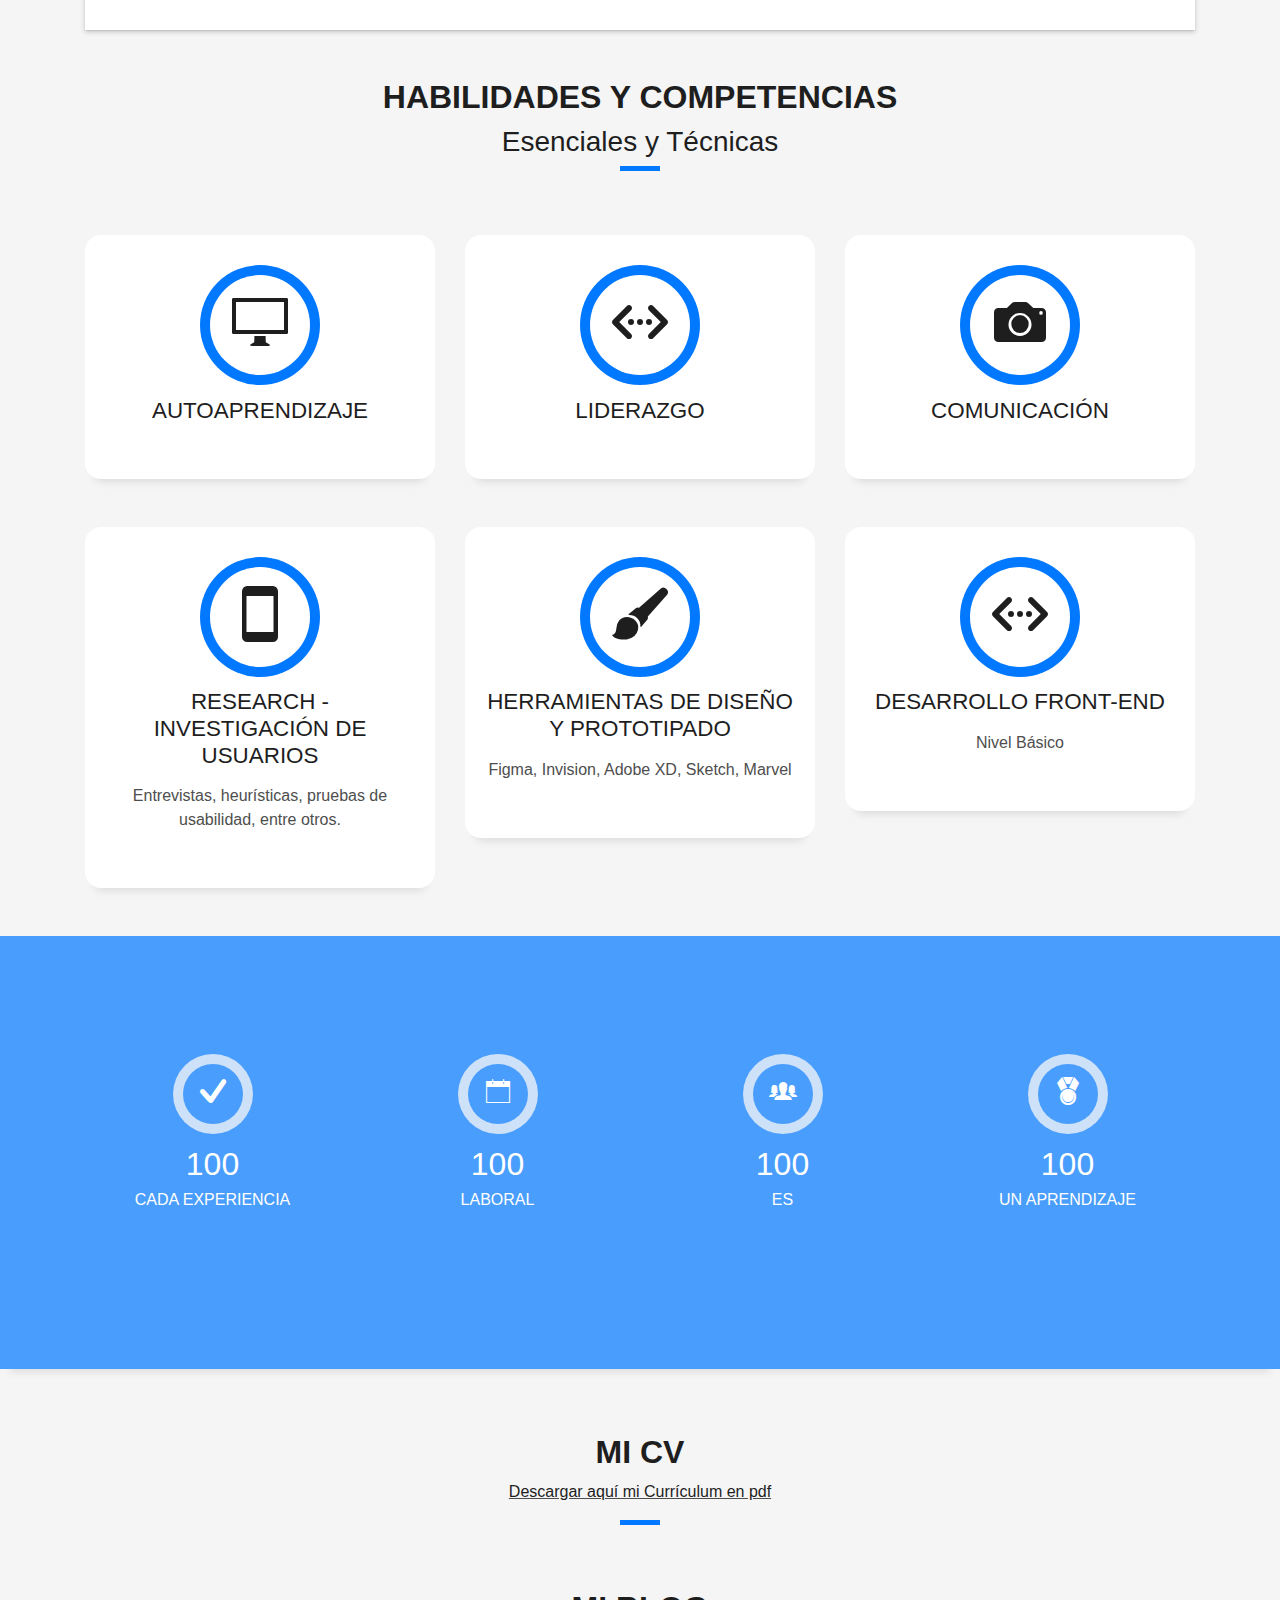
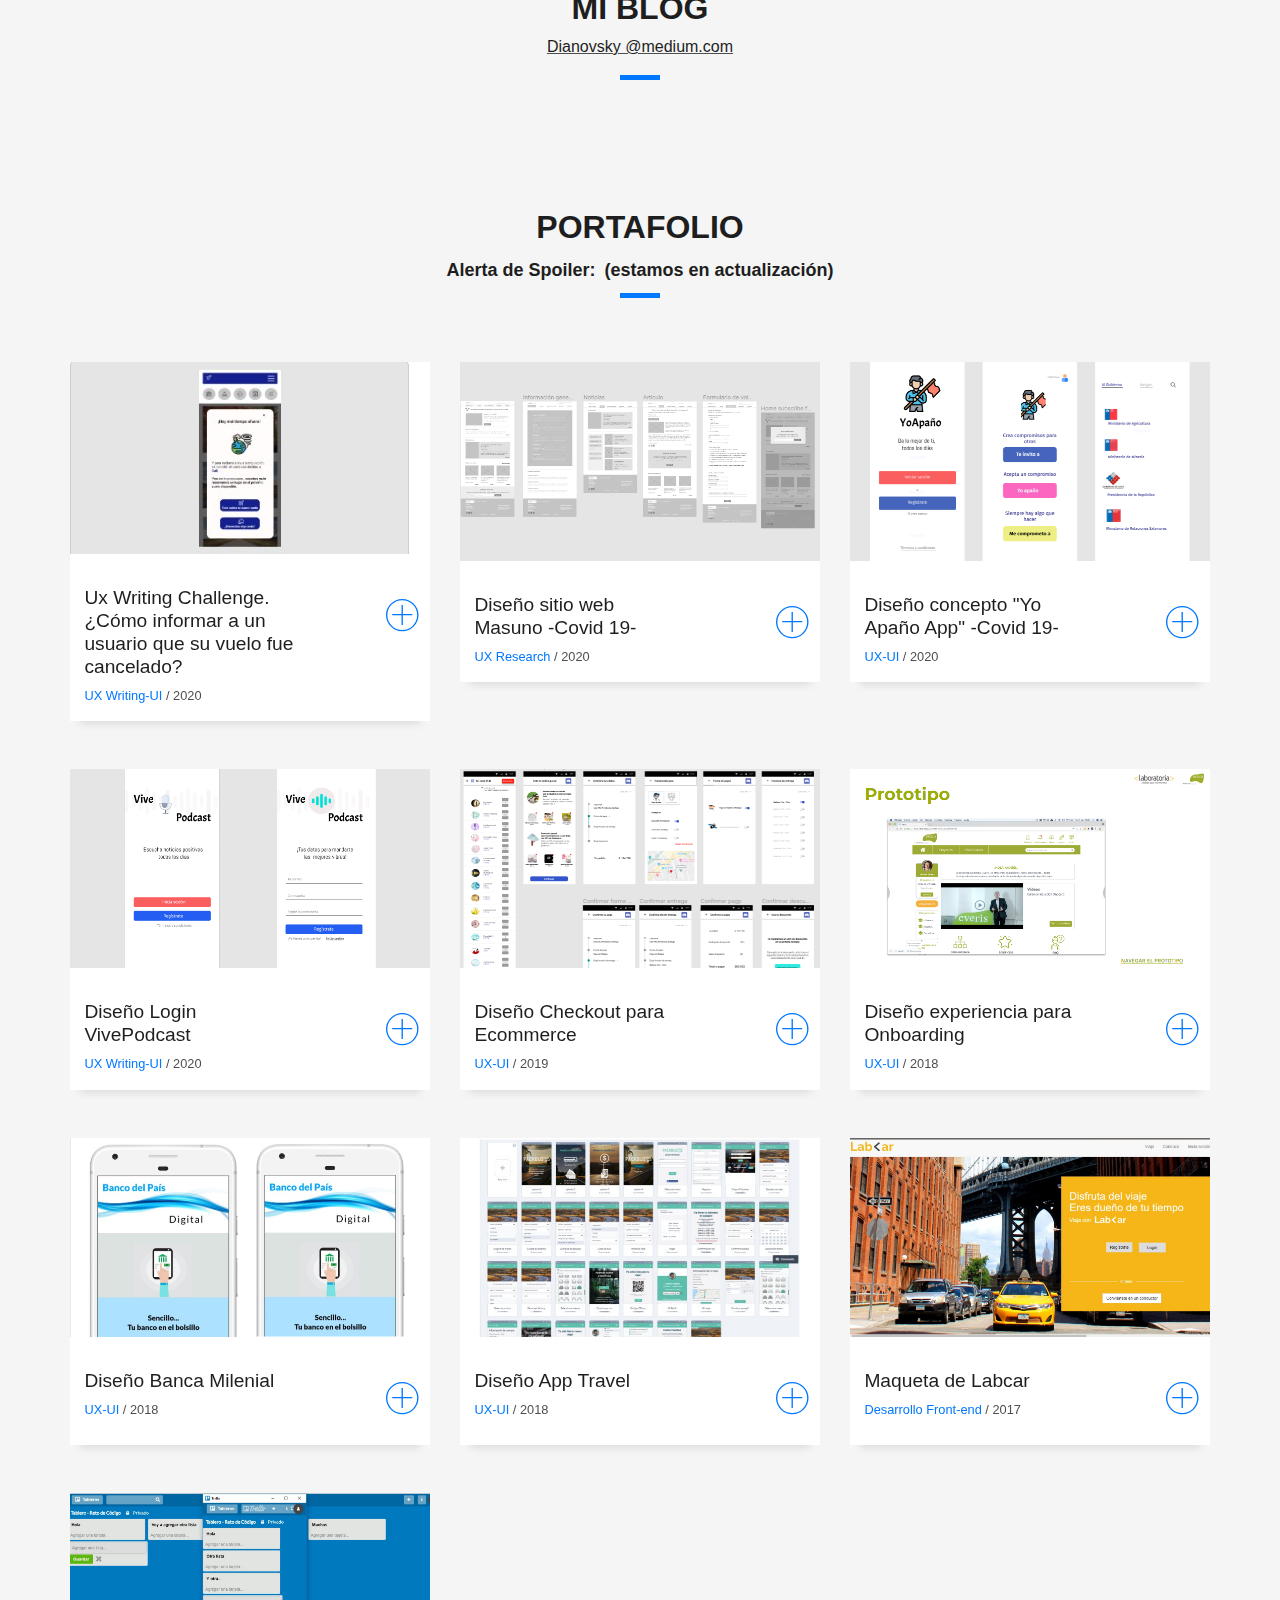
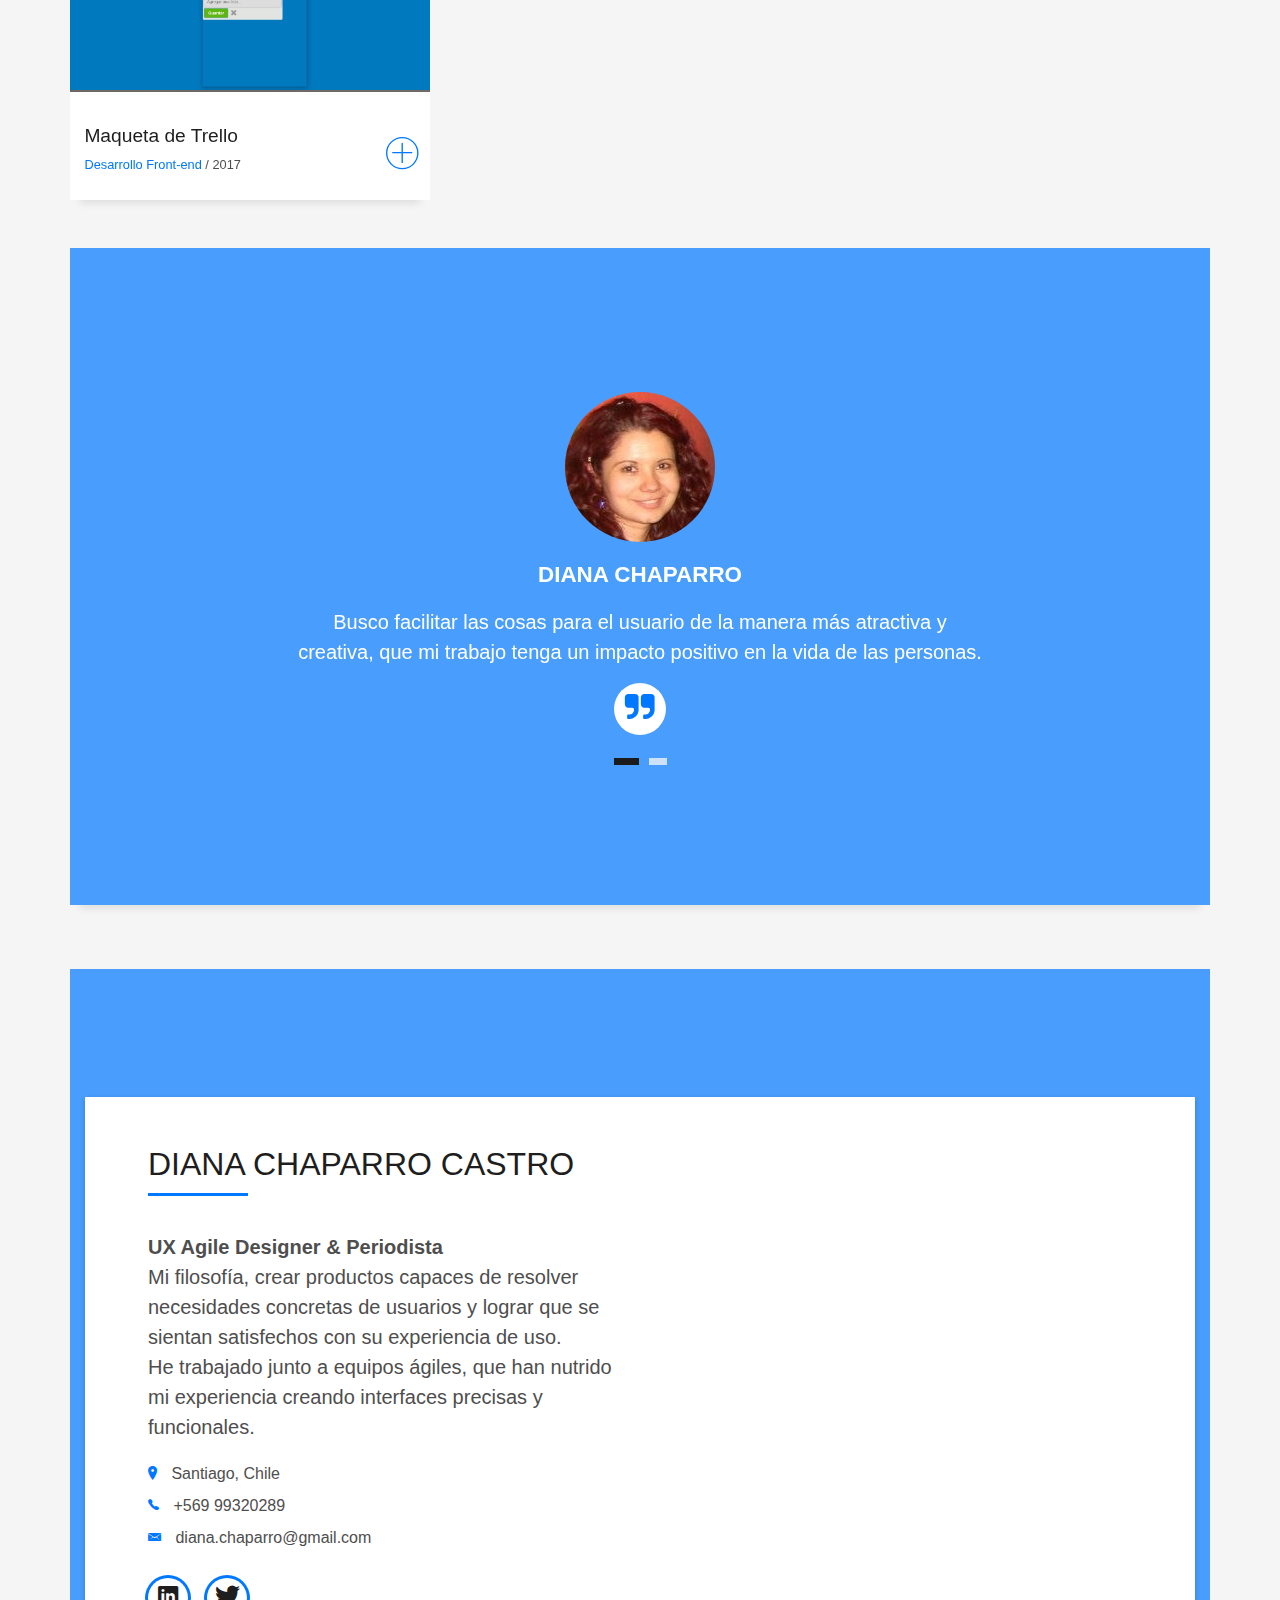
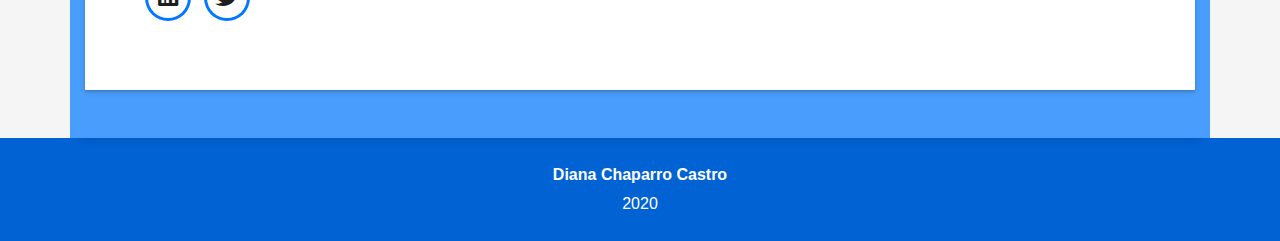
==== commit df82d89f: "mejora nombre ux writing 1" ====
--- a/index.html
+++ b/index.html
@@ -492,7 +492,7 @@
                 <div class="work-content">
                   <div class="row">
                     <div class="col-sm-8">
-                      <h2 class="w-title">Desafío Ux Writing Challenge.  -El gran dolor del vuelo cancelado- </h2>
+                      <h2 class="w-title"> Ux Writing Challenge. ¿Cómo informar a un usuario que su vuelo fue cancelado? </h2>
                       <div class="w-more">
                         <span class="w-ctegory">UX Writing-UI</span> / <span class="w-date">2020</span>
                       </div>
--- a/assets/css/style.css
+++ b/assets/css/style.css
@@ -886,36 +886,7 @@
   font-size: 1.2rem;
 }
 
-.section-title h2 {
-  font-size: 14px;
-  font-weight: 500;
-  padding: 0;
-  line-height: 1px;
-  margin: 0 0 20px 0;
-  letter-spacing: 2px;
-  text-transform: uppercase;
-  color: #aaaaaa;
-  font-family: "Poppins", sans-serif;
-}
-
-.section-title h2::after {
-  content: "";
-  width: 120px;
-  height: 1px;
-  display: inline-block;
-  background: #4ceb95;
-  margin: 4px 10px;
-}
-
-.section-title p {
-  margin: 0;
-  margin: -15px 0 15px 0;
-  font-size: 36px;
-  font-weight: 700;
-  text-transform: uppercase;
-  font-family: "Poppins", sans-serif;
-  color: #fff;
-}
+
 
 /*--------------------------------------------------------------
 # Testimonials
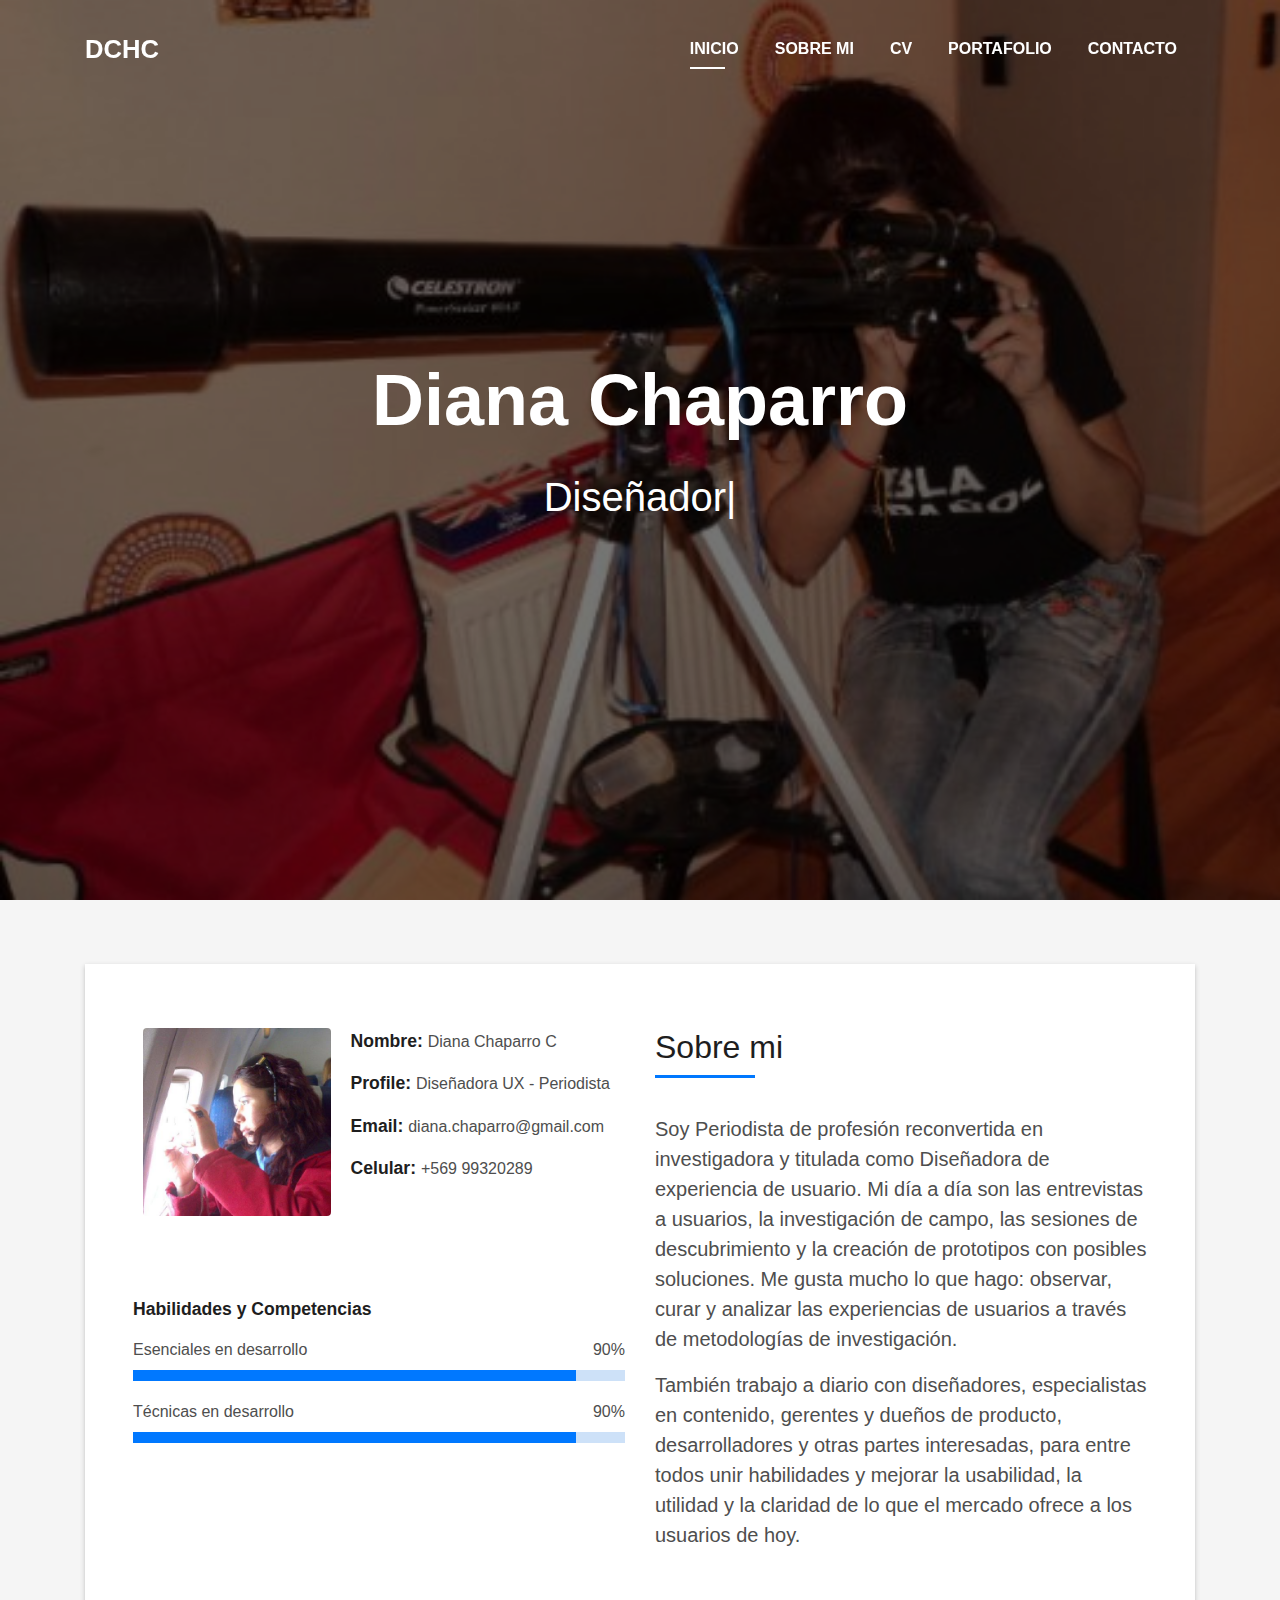
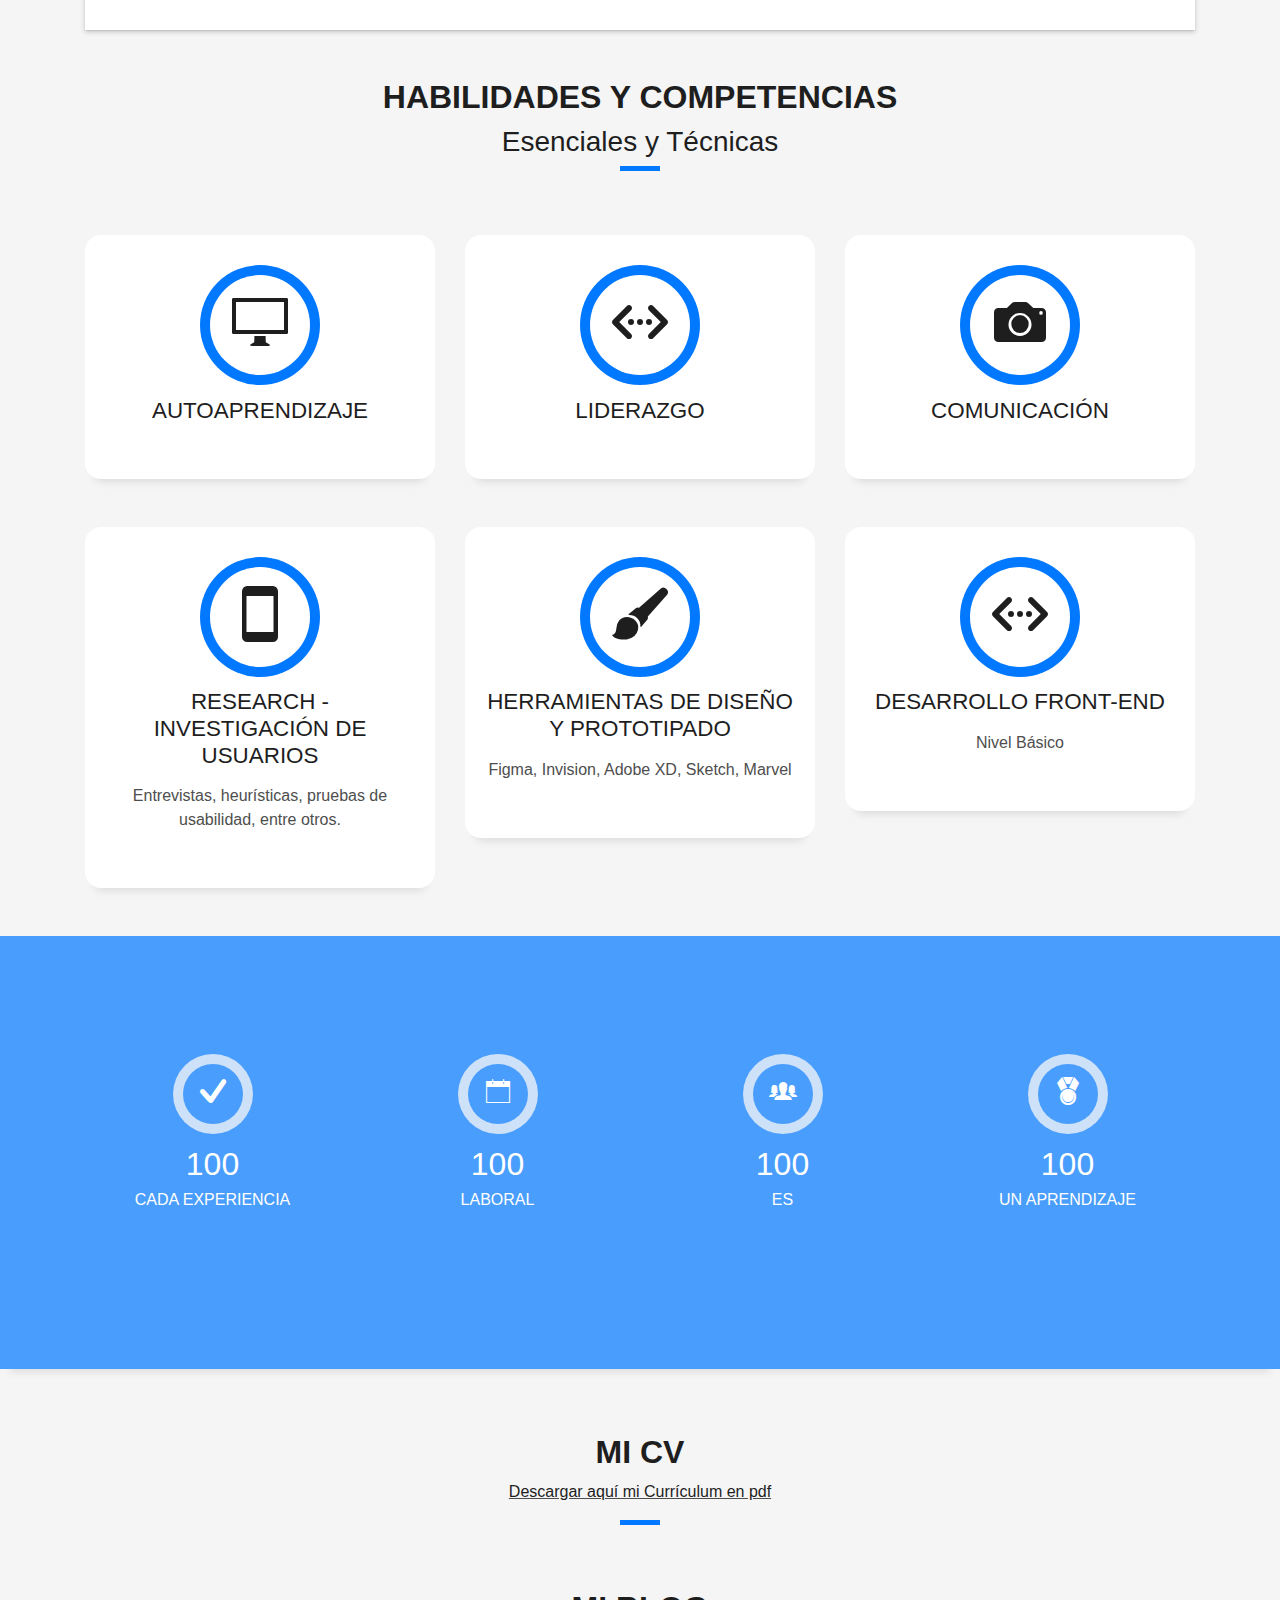
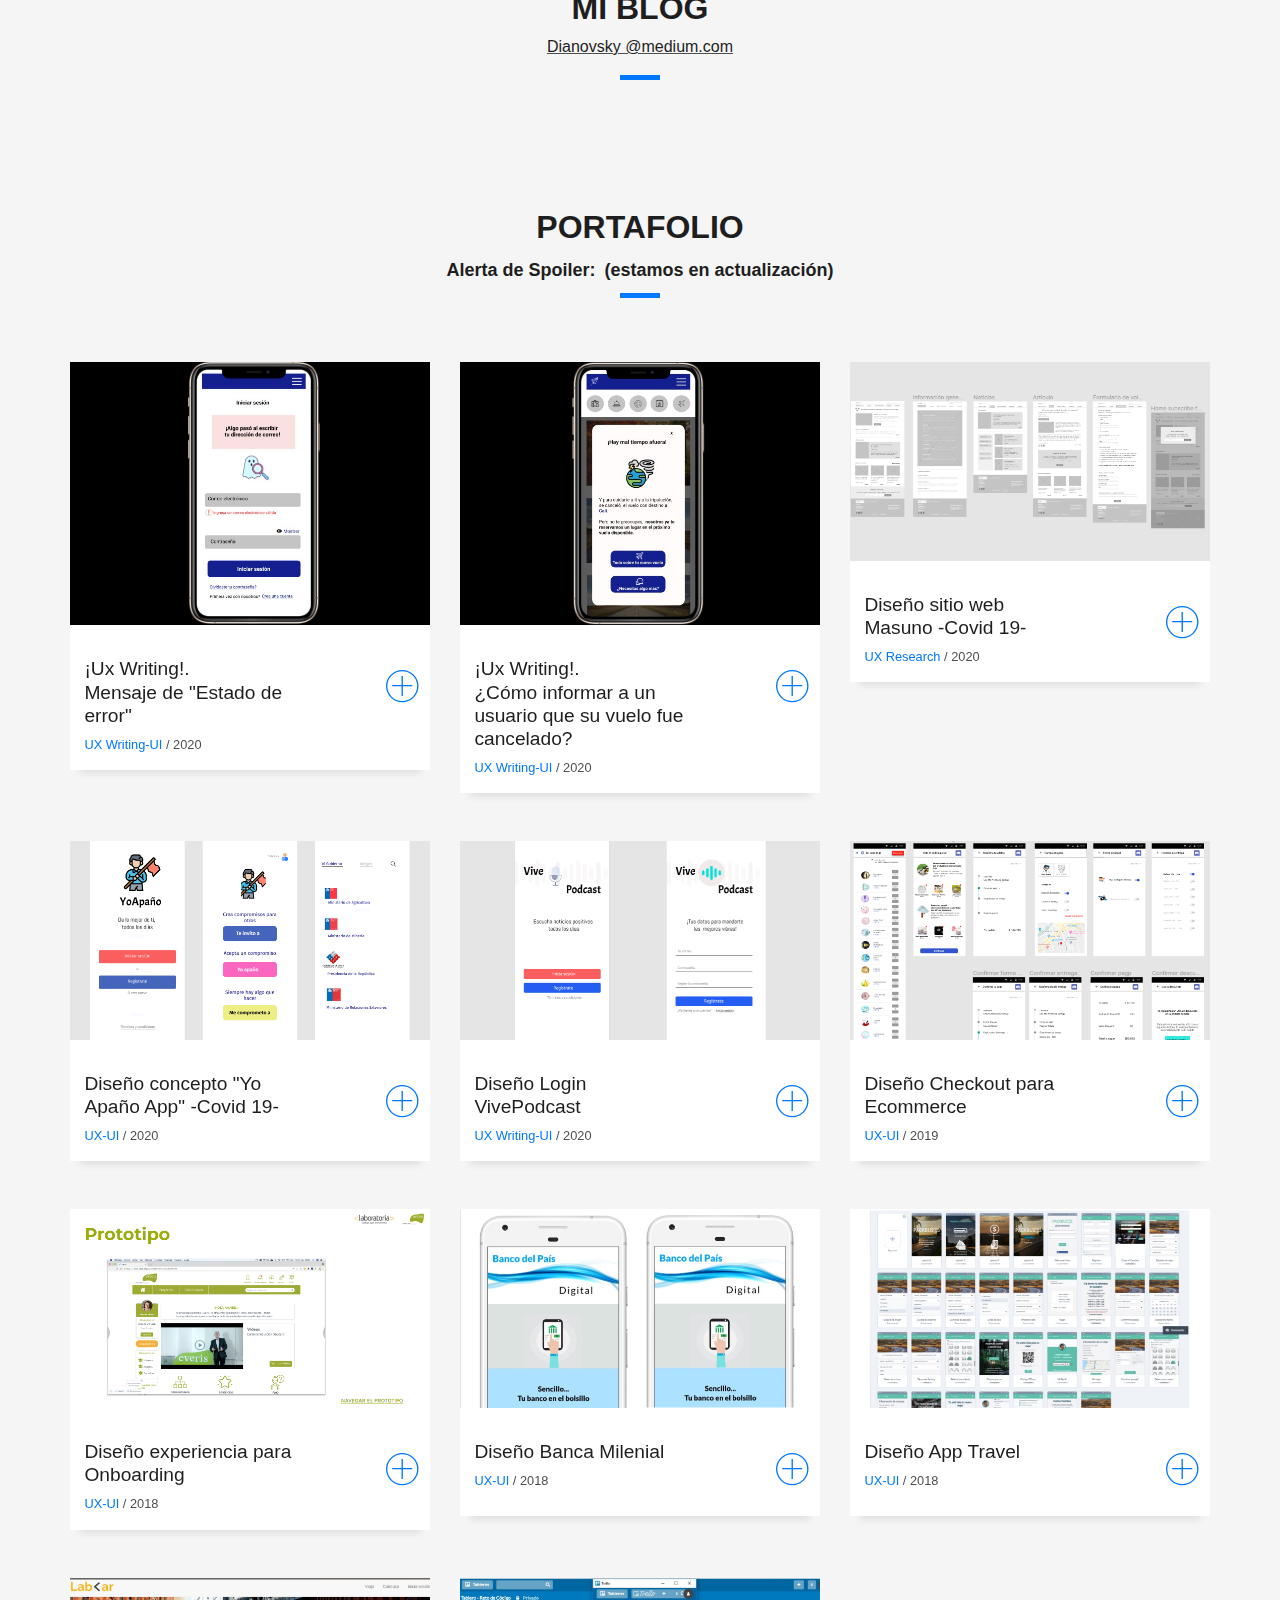
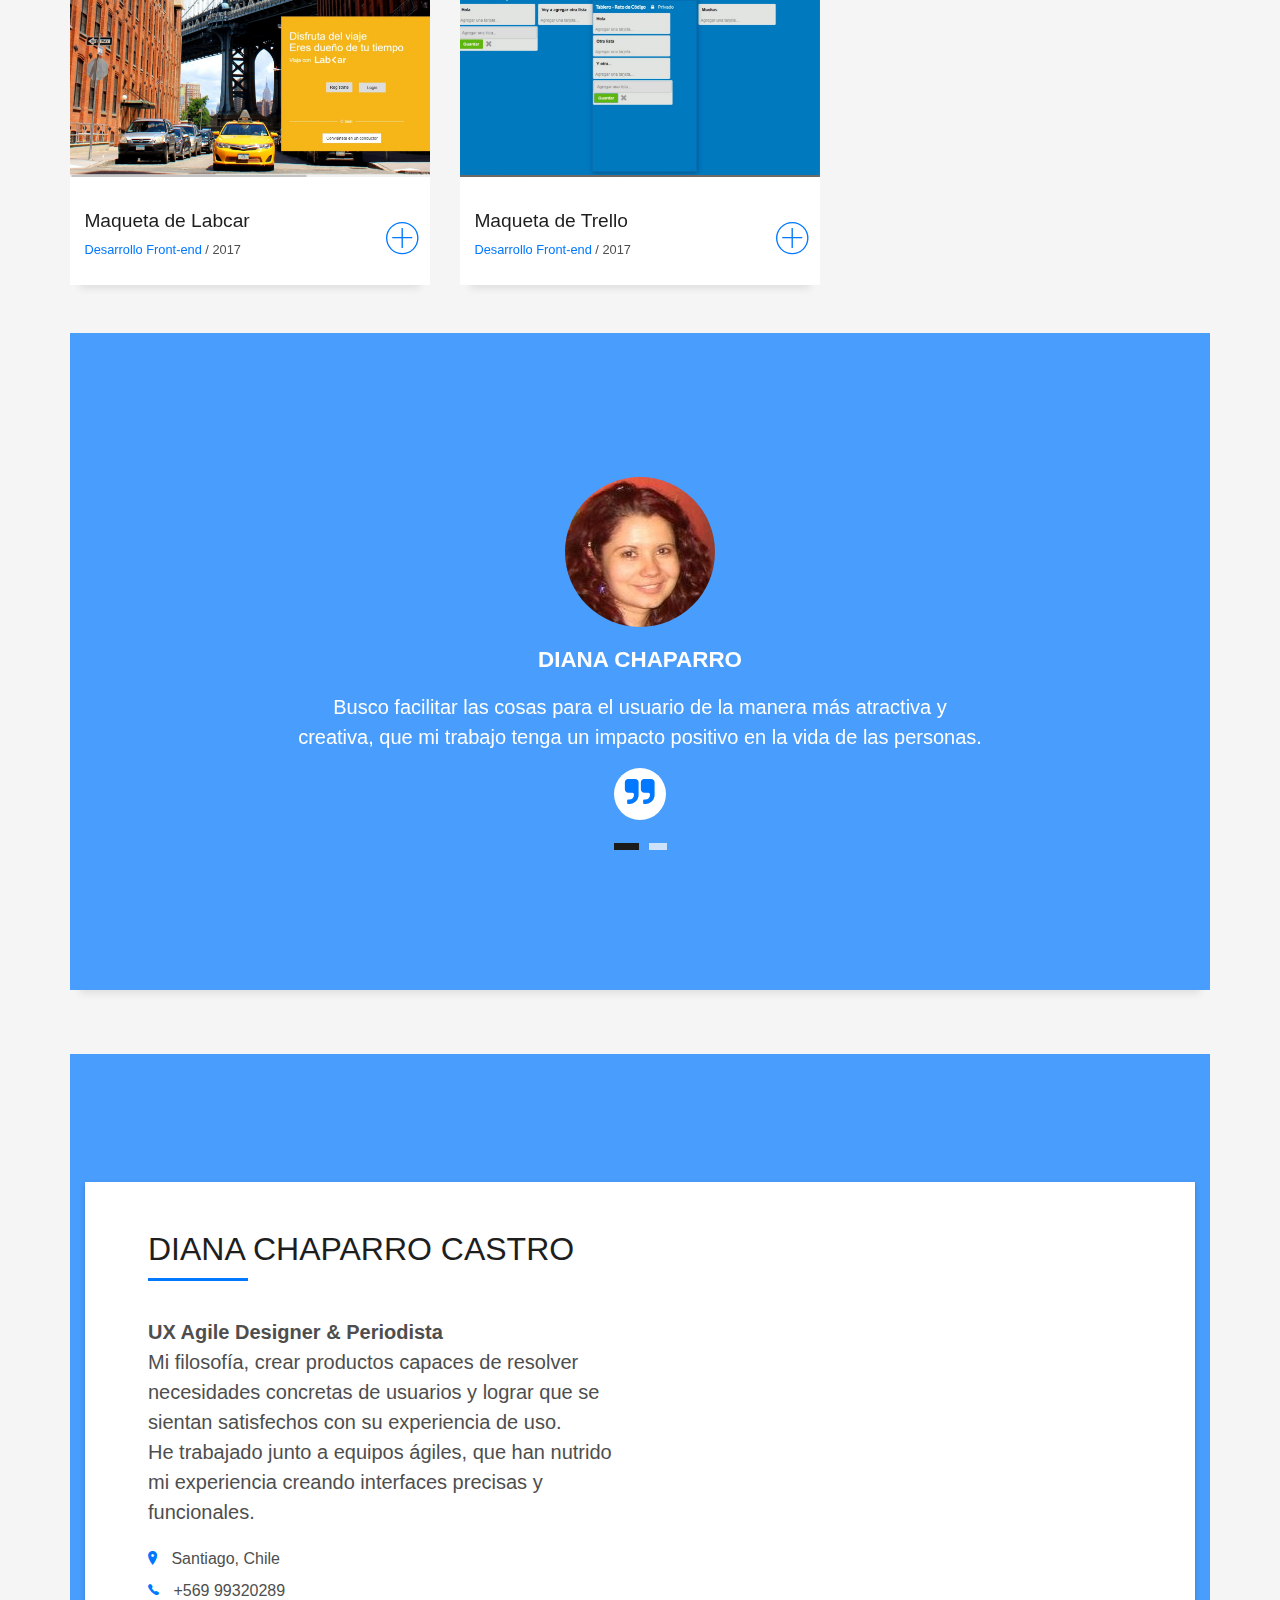
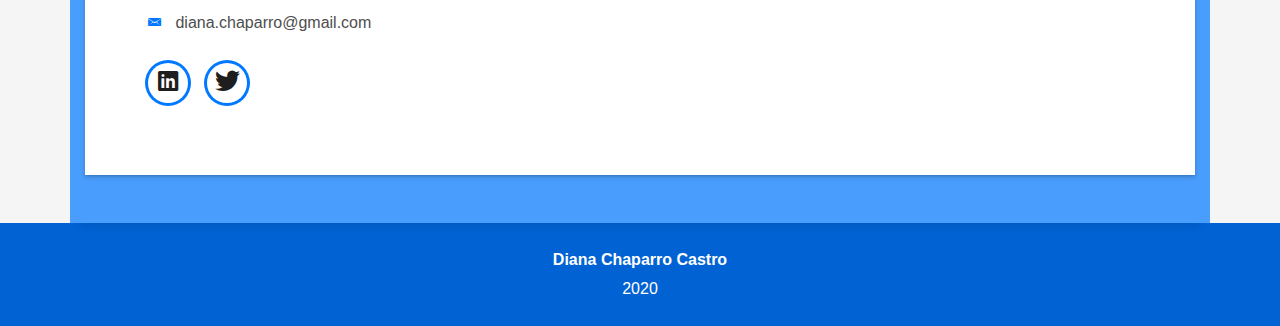
==== commit 780ebce5: "Uxwchallenge2" ====
--- a/index.html
+++ b/index.html
@@ -485,6 +485,30 @@
         <div class="row">
           <div class="col-md-4">
             <div class="work-box">
+              <a href="https://medium.com/@Dianovsky/algo-pas%C3%B3-con-tu-correo-5b1e62f1a7fc" target="_blank">
+                <div class="work-img">
+                  <img src="assets/img/Uxwchallenge2.jpg" alt="" class="img-fluid">
+                </div>
+                <div class="work-content">
+                  <div class="row">
+                    <div class="col-sm-8">
+                      <h2 class="w-title"> ¡Ux Writing!.<br> Mensaje de "Estado de error" </h2>
+                      <div class="w-more">
+                        <span class="w-ctegory">UX Writing-UI</span> / <span class="w-date">2020</span>
+                      </div>
+                    </div>
+                    <div class="col-sm-4">
+                      <div class="w-like">
+                        <span class="ion-ios-plus-outline"></span>
+                      </div>
+                    </div>
+                  </div>
+                </div>
+              </a>
+            </div>
+          </div>
+          <div class="col-md-4">
+            <div class="work-box">
               <a href="https://medium.com/@Dianovsky/ux-writing-challenge-1-a991e0d66c5d" target="_blank">
                 <div class="work-img">
                   <img src="assets/img/Uxwchallenge1.jpg" alt="" class="img-fluid">
@@ -492,7 +516,7 @@
                 <div class="work-content">
                   <div class="row">
                     <div class="col-sm-8">
-                      <h2 class="w-title"> Ux Writing Challenge. ¿Cómo informar a un usuario que su vuelo fue cancelado? </h2>
+                      <h2 class="w-title"> ¡Ux Writing!.<br> ¿Cómo informar a un usuario que su vuelo fue cancelado? </h2>
                       <div class="w-more">
                         <span class="w-ctegory">UX Writing-UI</span> / <span class="w-date">2020</span>
                       </div>
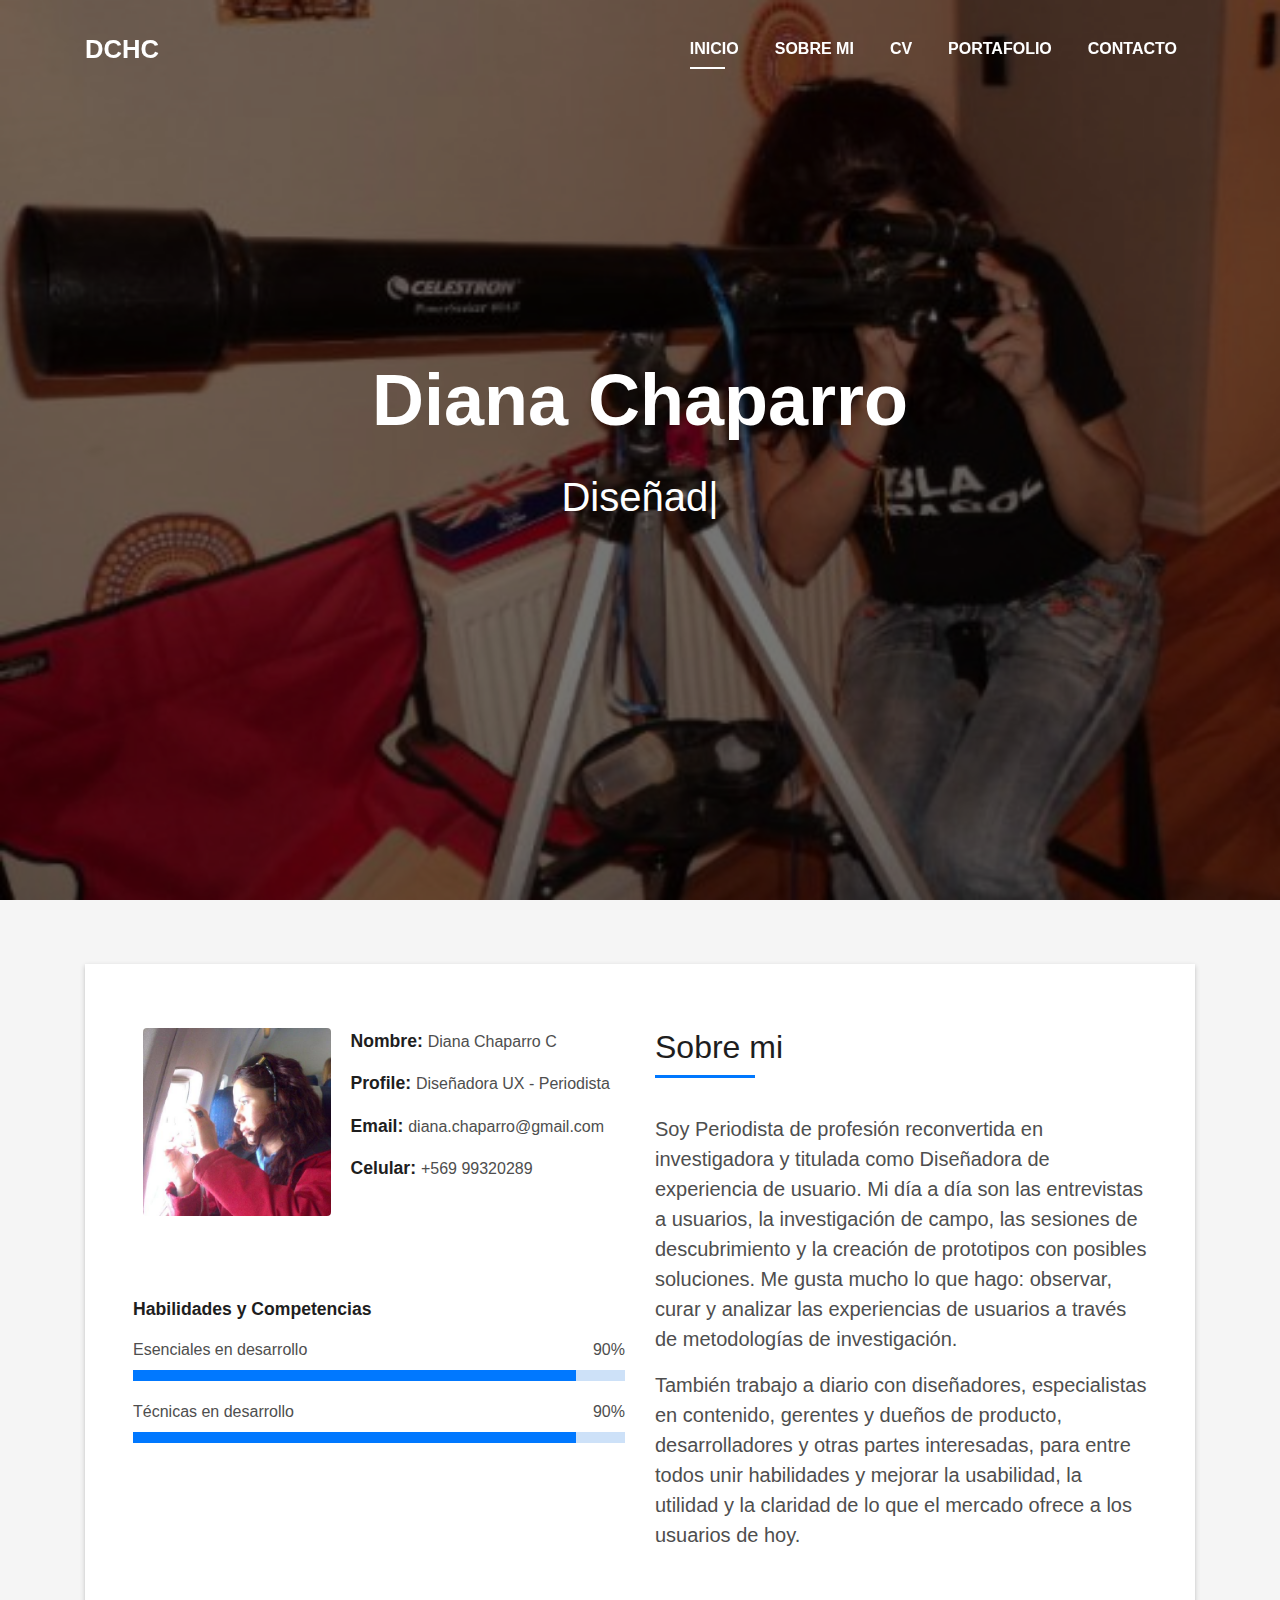
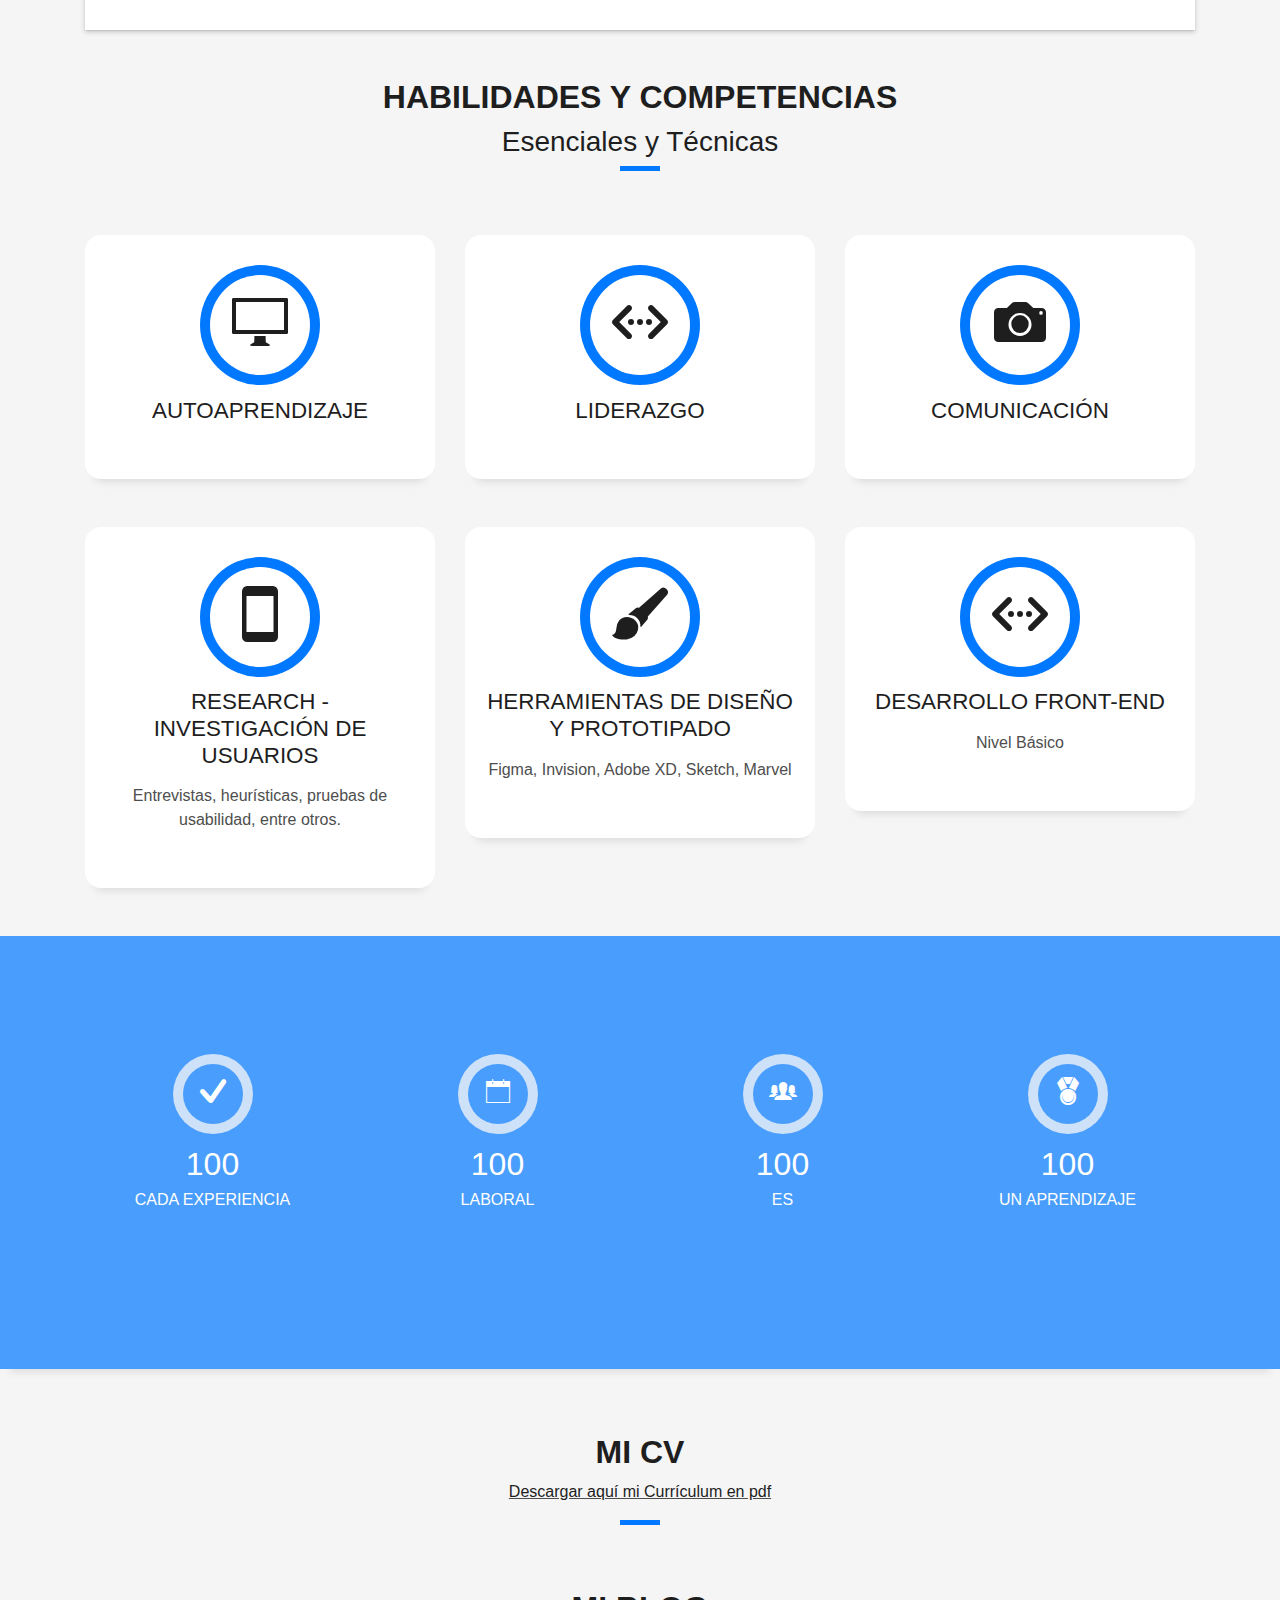
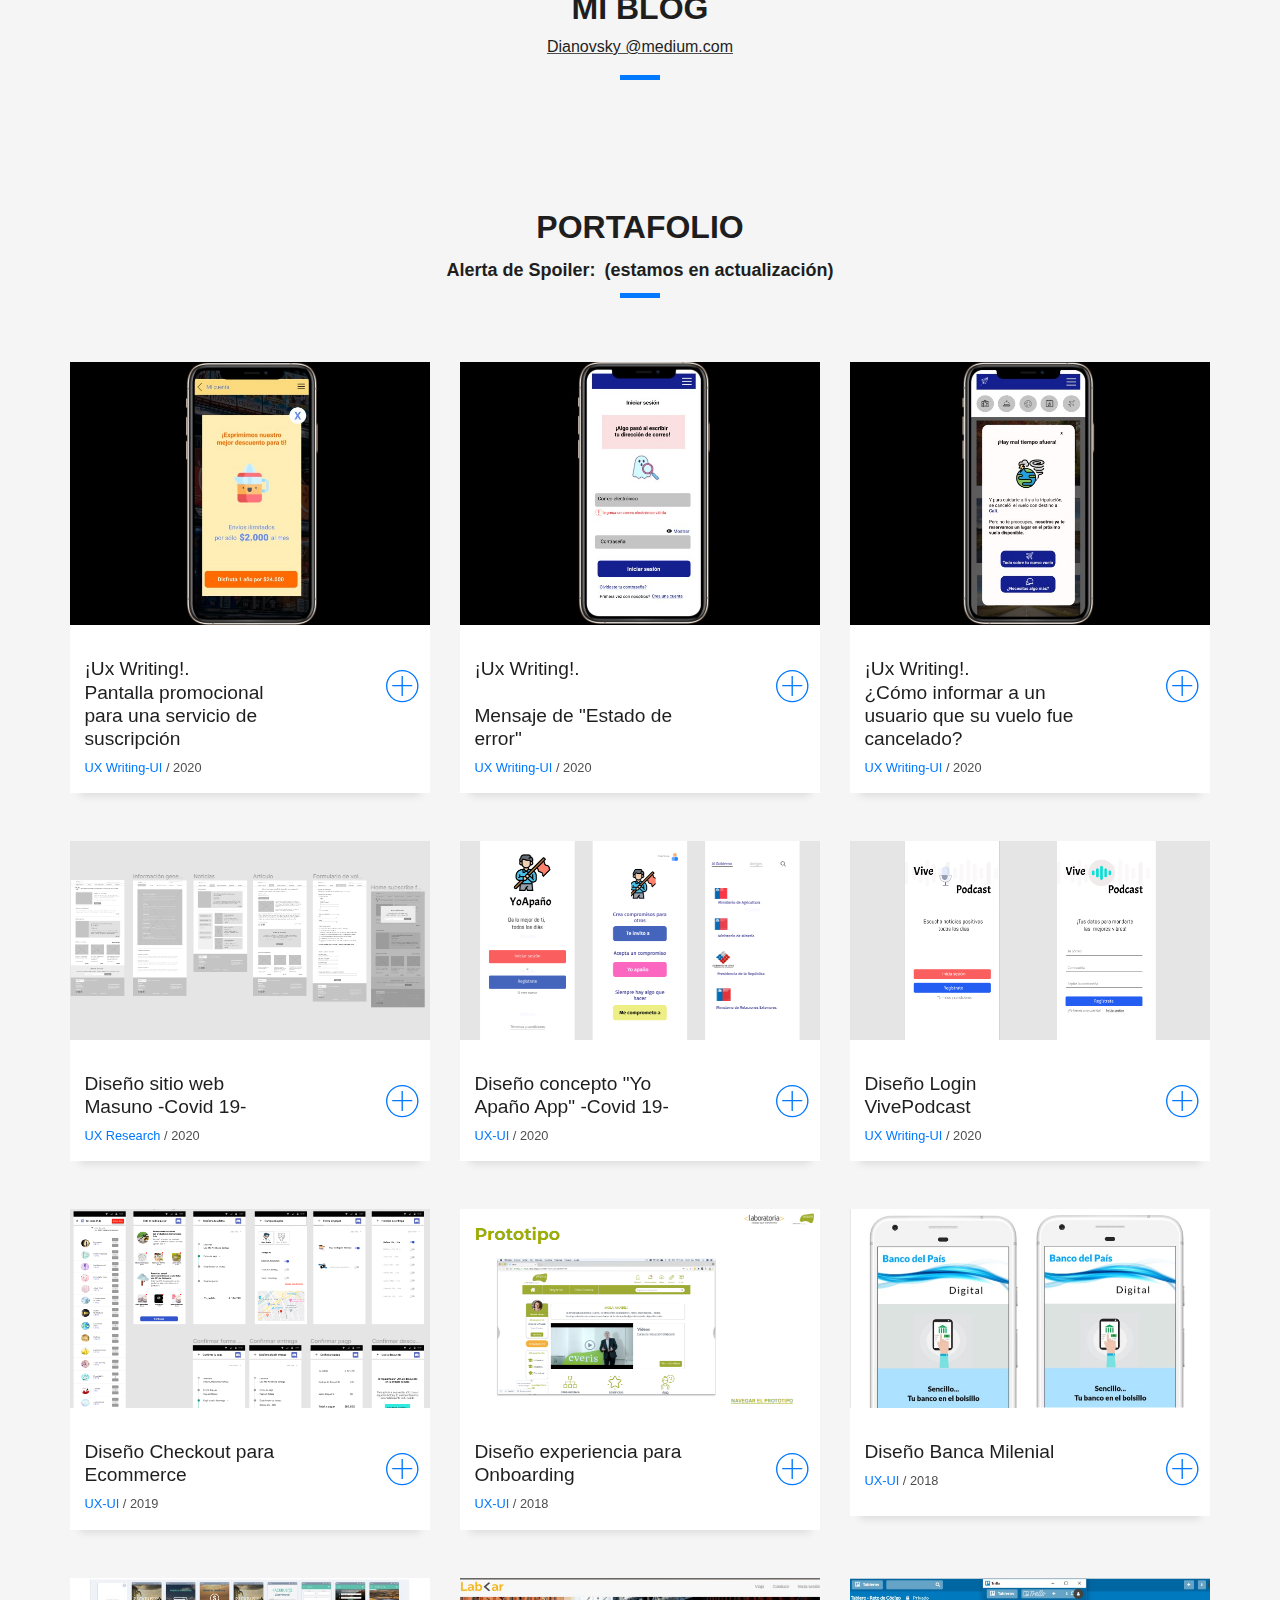
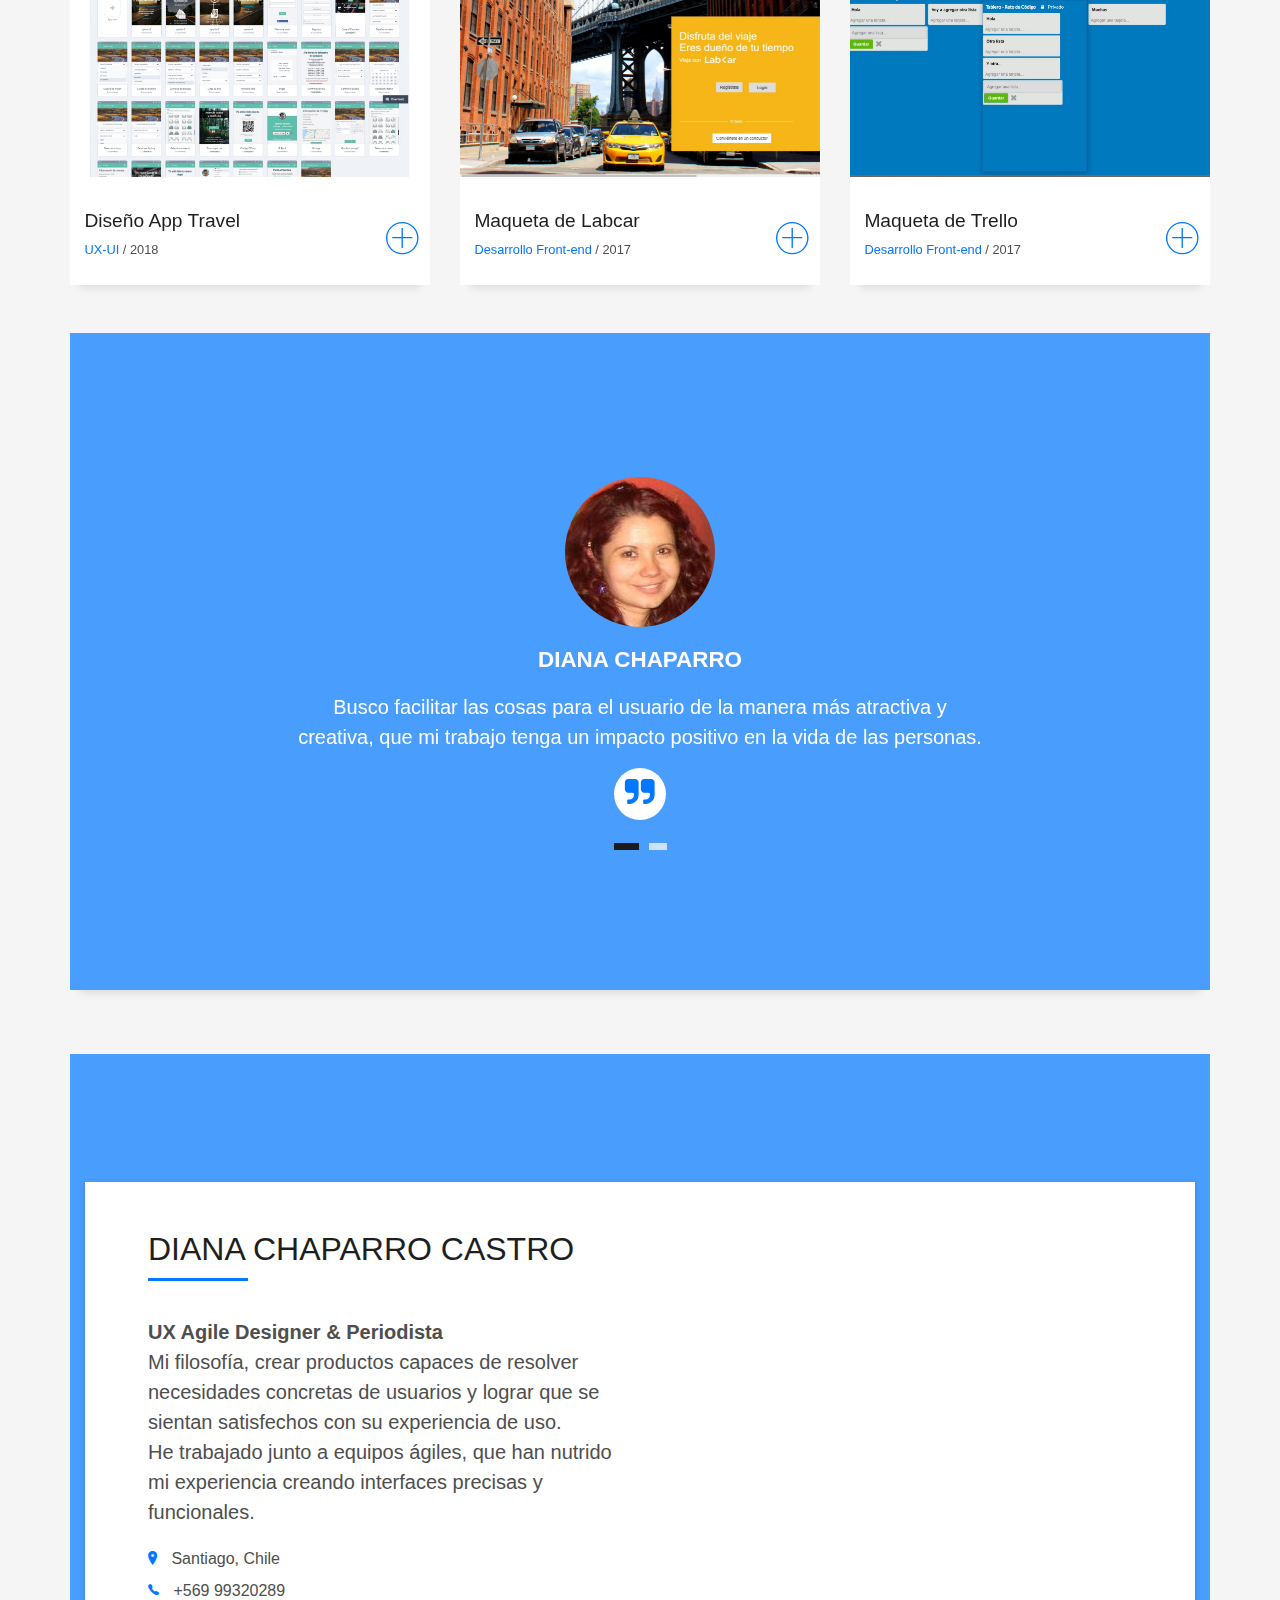
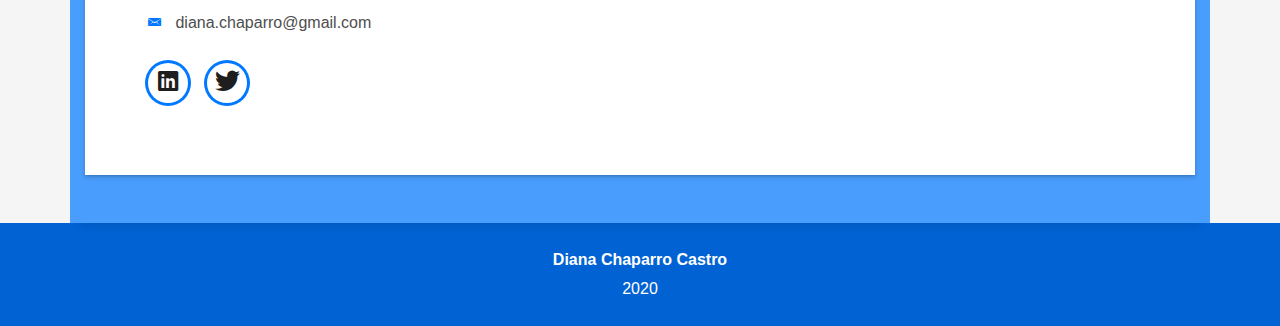
==== commit 326e26dc: "Uxwchallenge3" ====
--- a/index.html
+++ b/index.html
@@ -485,6 +485,30 @@
         <div class="row">
           <div class="col-md-4">
             <div class="work-box">
+              <a href="https://medium.com/@Dianovsky/pantalla-promocional-para-una-pantalla-de-suscripci%C3%B3n-61c44525b2e2" target="_blank">
+                <div class="work-img">
+                  <img src="assets/img/Uxwchallenge3.jpg" alt="" class="img-fluid">
+                </div>
+                <div class="work-content">
+                  <div class="row">
+                    <div class="col-sm-8">
+                      <h2 class="w-title"> ¡Ux Writing!.<br> Pantalla promocional para una servicio de suscripción </h2>
+                      <div class="w-more">
+                        <span class="w-ctegory">UX Writing-UI</span> / <span class="w-date">2020</span>
+                      </div>
+                    </div>
+                    <div class="col-sm-4">
+                      <div class="w-like">
+                        <span class="ion-ios-plus-outline"></span>
+                      </div>
+                    </div>
+                  </div>
+                </div>
+              </a>
+            </div>
+          </div>
+          <div class="col-md-4">
+            <div class="work-box">
               <a href="https://medium.com/@Dianovsky/algo-pas%C3%B3-con-tu-correo-5b1e62f1a7fc" target="_blank">
                 <div class="work-img">
                   <img src="assets/img/Uxwchallenge2.jpg" alt="" class="img-fluid">
@@ -492,7 +516,7 @@
                 <div class="work-content">
                   <div class="row">
                     <div class="col-sm-8">
-                      <h2 class="w-title"> ¡Ux Writing!.<br> Mensaje de "Estado de error" </h2>
+                      <h2 class="w-title"> ¡Ux Writing!.<br> <br>Mensaje de "Estado de error" </h2>
                       <div class="w-more">
                         <span class="w-ctegory">UX Writing-UI</span> / <span class="w-date">2020</span>
                       </div>
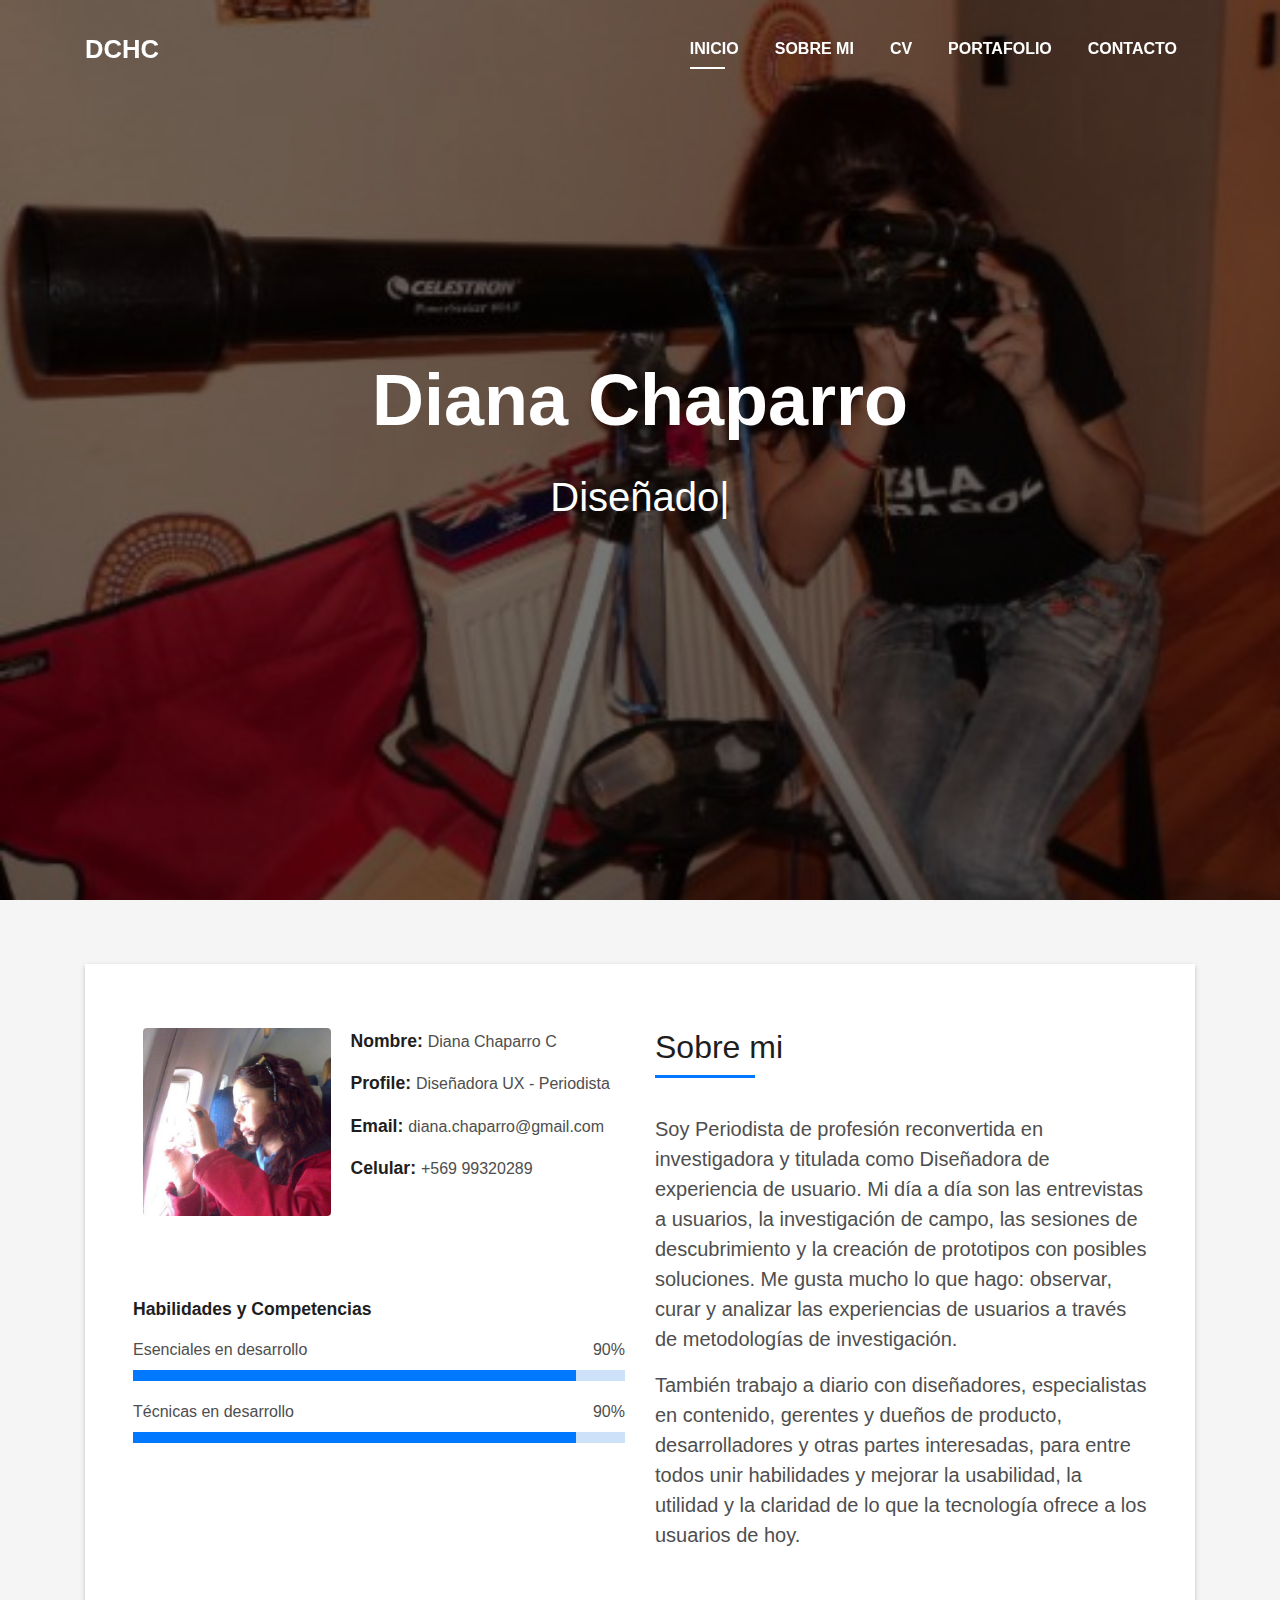
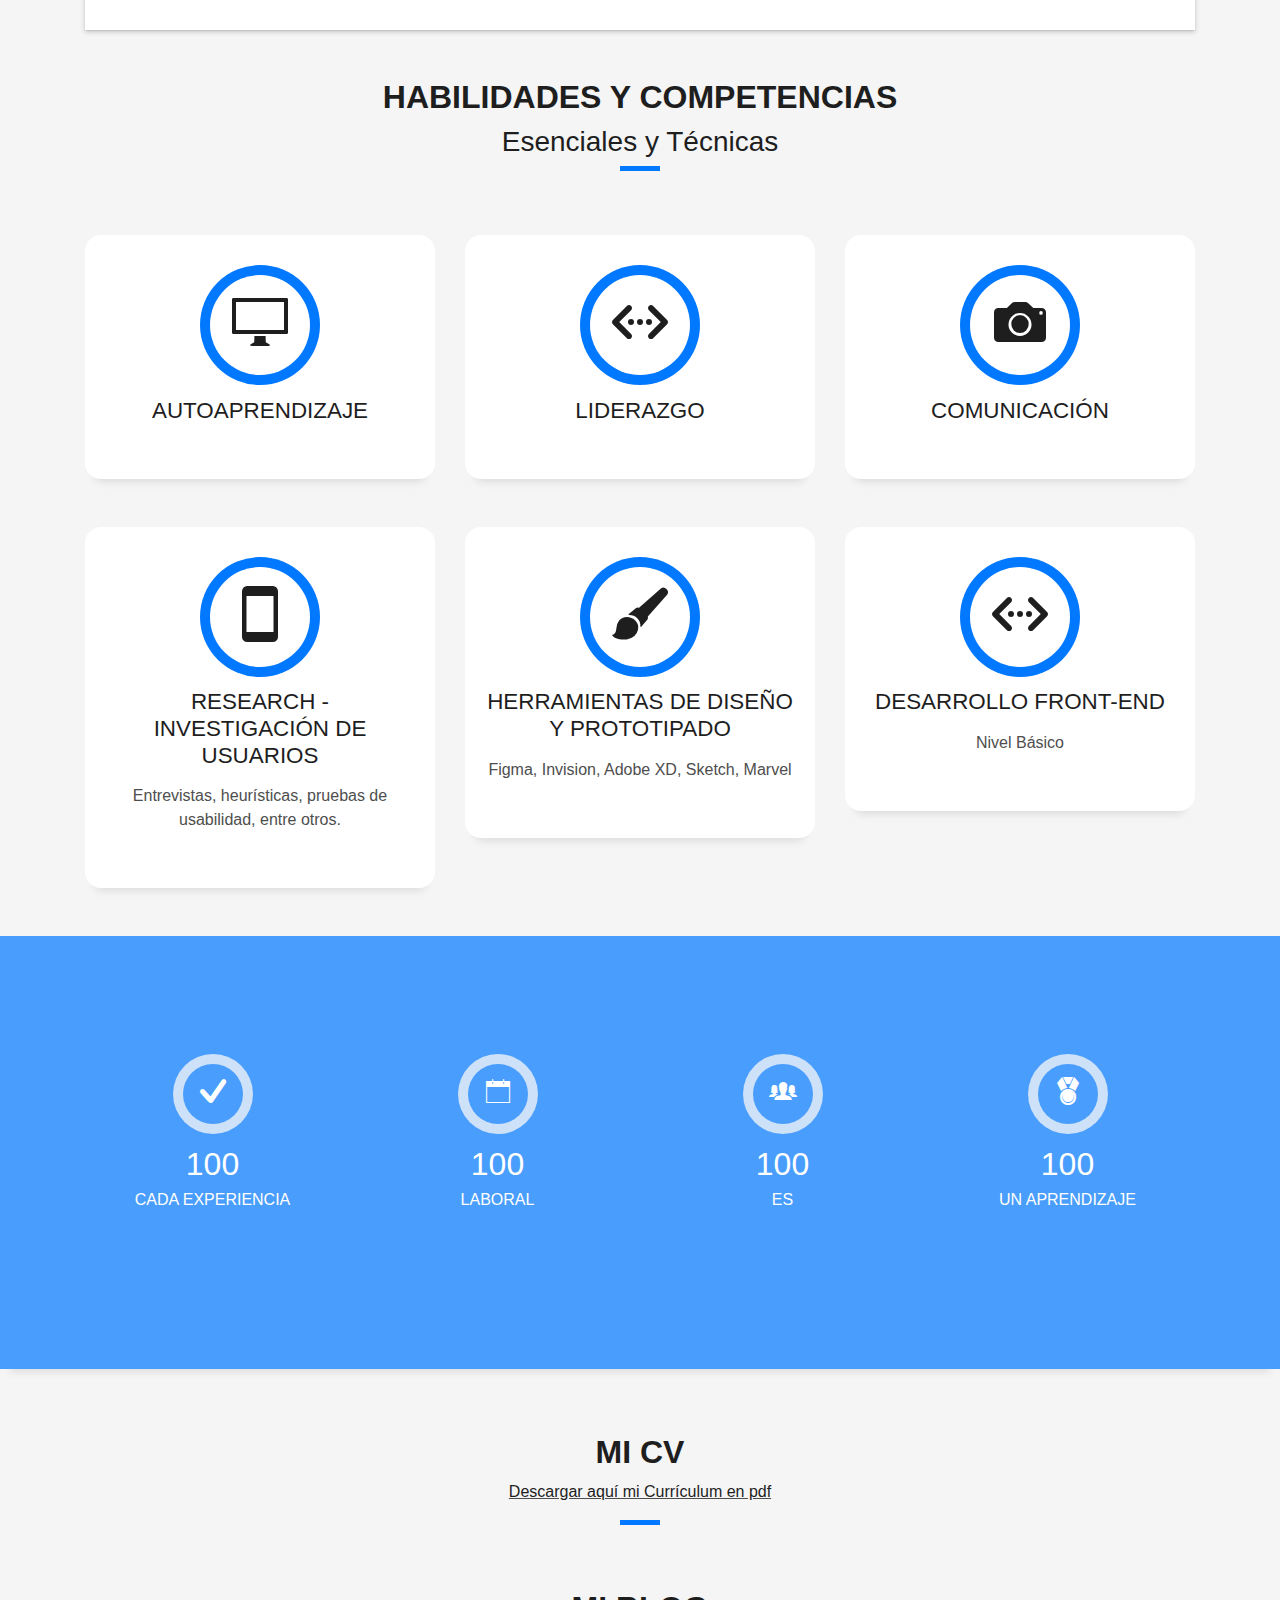
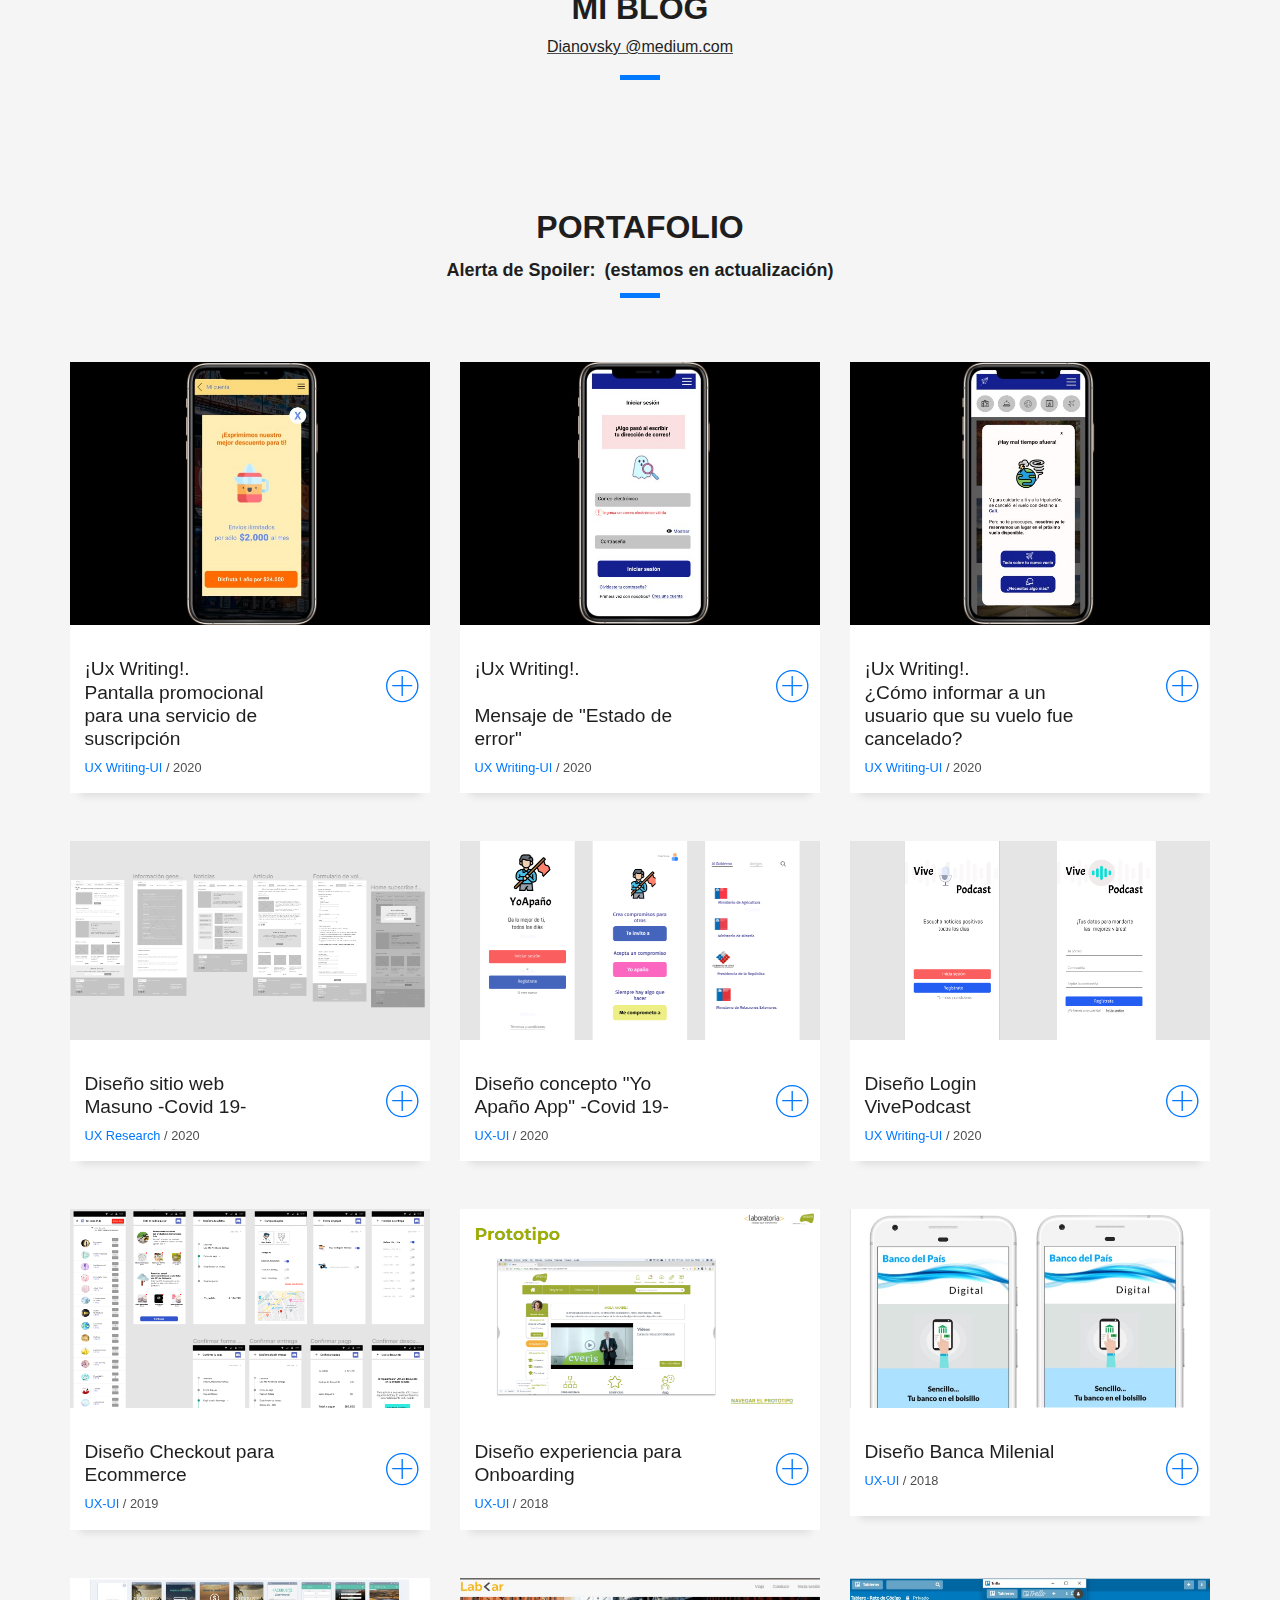
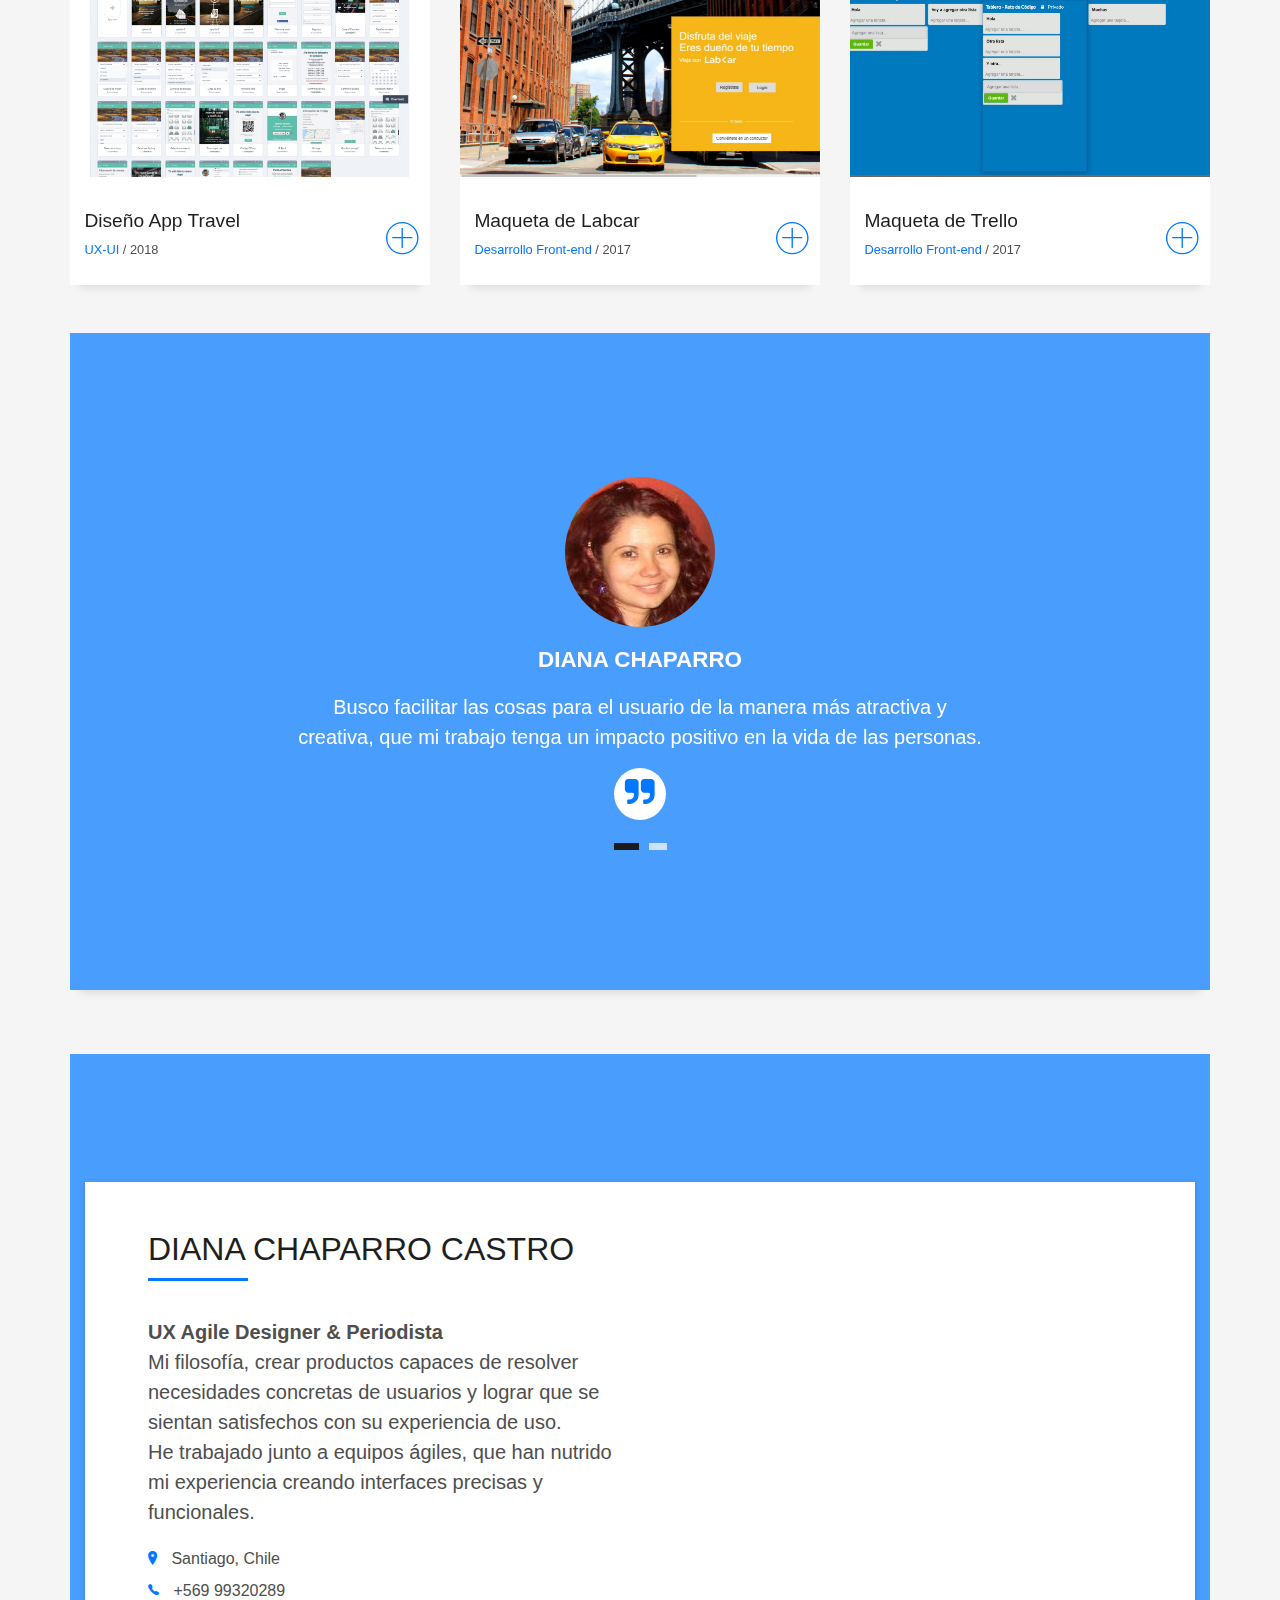
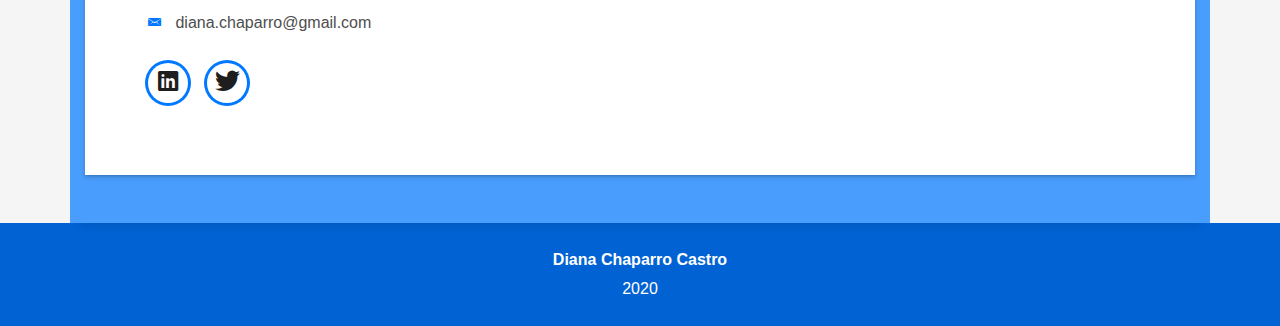
==== commit 2432fb5d: "cambio de mercado por tecnologia en resumen" ====
--- a/index.html
+++ b/index.html
@@ -149,7 +149,7 @@
                       Soy Periodista de profesión reconvertida en investigadora y titulada como Diseñadora de experiencia de usuario. Mi día a día son las entrevistas a usuarios, la investigación de campo, las sesiones de descubrimiento y la creación de prototipos con posibles soluciones. Me gusta mucho lo que hago: observar, curar y analizar las experiencias de usuarios a través de metodologías de investigación.
                     </p>
                     <p class="lead">
-                      También trabajo a diario con diseñadores, especialistas en contenido, gerentes y dueños de producto, desarrolladores y otras partes interesadas, para entre todos unir habilidades y mejorar la usabilidad, la utilidad y la claridad de lo que el mercado ofrece a los usuarios de hoy.
+                      También trabajo a diario con diseñadores, especialistas en contenido, gerentes y dueños de producto, desarrolladores y otras partes interesadas, para entre todos unir habilidades y mejorar la usabilidad, la utilidad y la claridad de lo que la tecnología ofrece a los usuarios de hoy.
                     </p>
                     <!--<p class="lead">
                       Nulla porttitor accumsan tincidunt. Quisque velit nisi, pretium ut lacinia in, elementum id enim.
